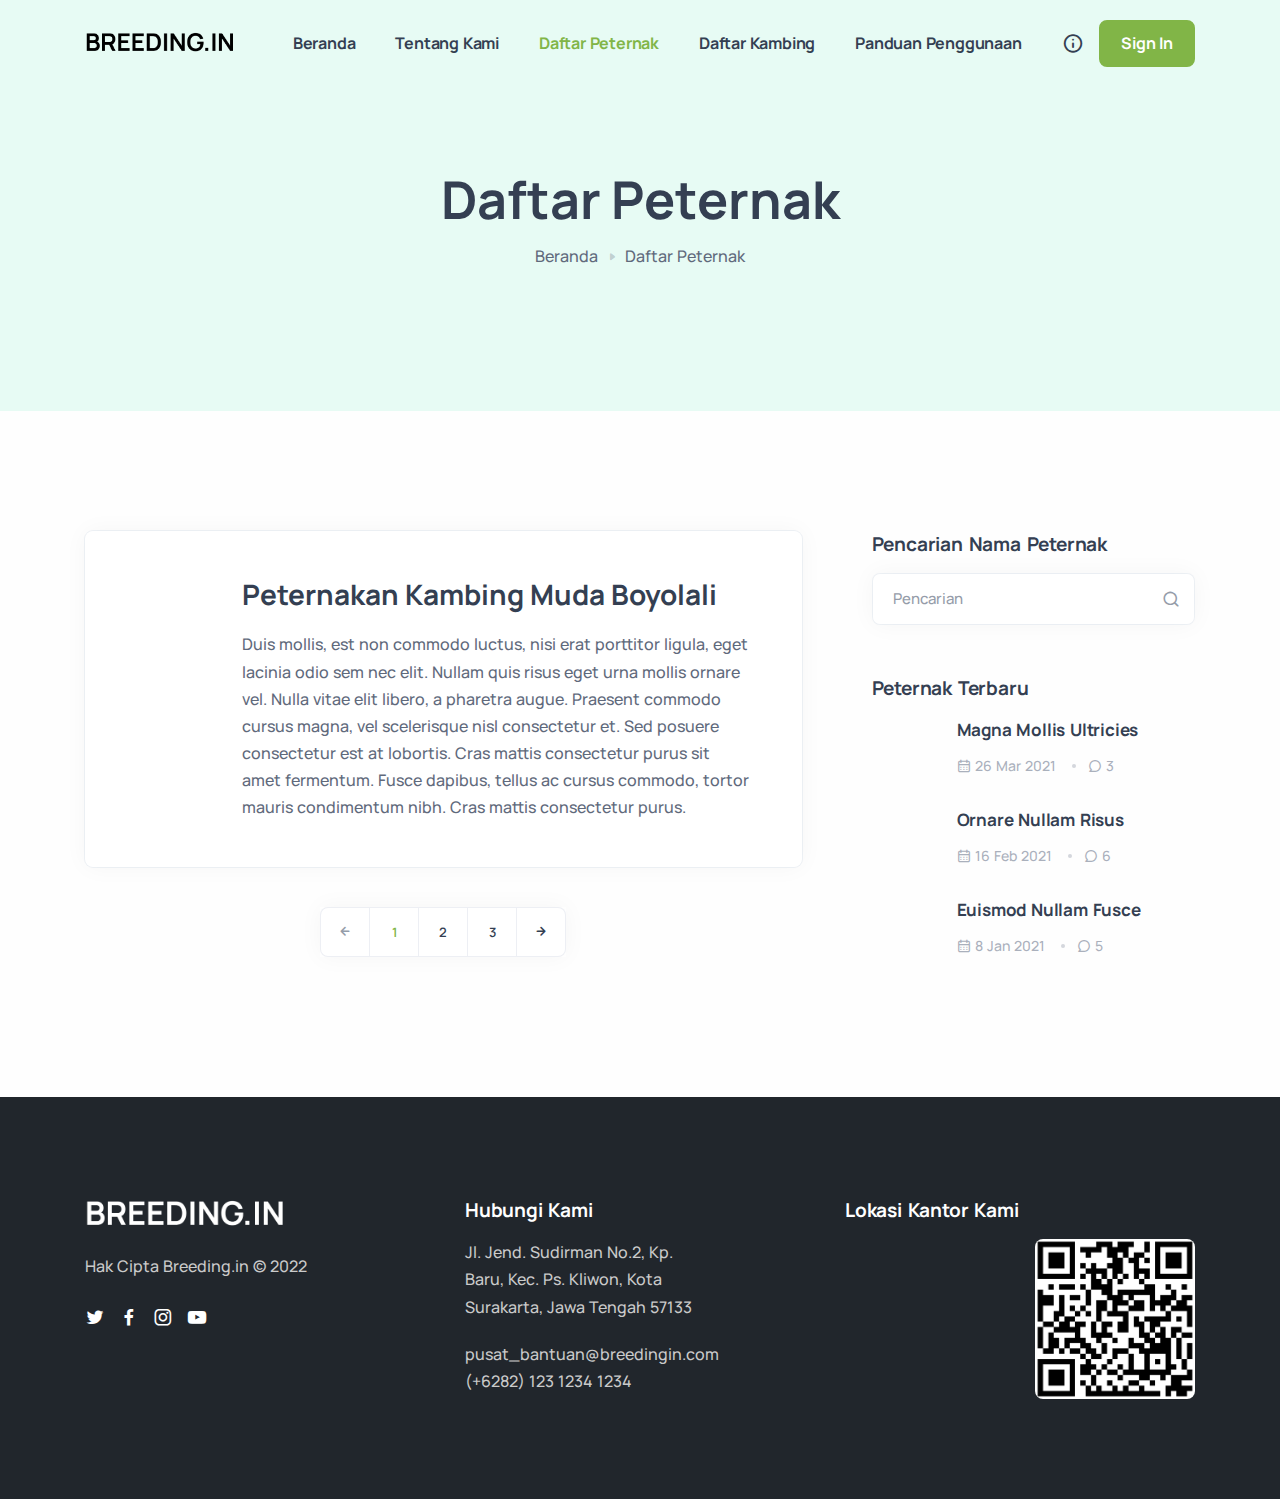
==== breeding-in/peternak.html @ 495f7115 "initial commit for breeding-in" ====
<!DOCTYPE html>
<html lang='en'>

<head>
    <meta charset='UTF-8'>
    <meta http-equiv='X-UA-Compatible' content='IE=edge'>
    <meta name='viewport' content='width=device-width, initial-scale=1, shrink-to-fit=no'>
    <!-- Website description -->
    <meta name='description' content='Breeding.in adalah sebuah Platform Investasi Kambing Etawa Pertama di Indonesia' />
    <!-- Author Name -->
    <meta name='author' content='breeding.in' />
    <!-- SEO keyword -->
    <meta name='keywords' content='breeding, breedingin, kambing, etawa, kambing etawa'>
    <!-- Robots Meta Tag -->
    <meta name='robots' content='index, follow'>

    <!-- Favicon -->
    <link rel='shortcut icon' href='assets/img/img-favicon.png'>

    <!-- CSS -->
    <link rel="stylesheet" href="assets/css/plugins.css">
    <link rel="stylesheet" href="assets/css/theme/base-color.css">
    <link rel="stylesheet" href="assets/css/font/dm.css">
    <!-- Custom CSS -->
    <link rel="stylesheet" href="assets/css/custom.css">

    <title>Daftar Peternak | Breeding.in</title>
</head>

<body>
    <div class="content-wrapper">
        <!-- Header Start -->
        <header class="wrapper bg-soft-primary">
            <nav class="navbar classic transparent navbar-expand-lg navbar-light">
                <div class="container flex-lg-row flex-nowrap align-items-center">
                    <div class="navbar-brand w-100">
                        <a href="index.html"><img class="img-fluid img-logo" src="assets/img/logo-dark.png" alt="" /></a>
                    </div>

                    <div class="navbar-collapse offcanvas-nav">
                        <div class="offcanvas-header d-lg-none d-xl-none">
                            <a href="index.html"><img src="assets/img/logo-light.png" alt="" /></a>
                            <button type="button" class="btn-close btn-close-white offcanvas-close offcanvas-nav-close" aria-label="Close"></button>
                        </div>

                        <ul class="navbar-nav">
                            <li class="nav-item">
                                <a class="nav-link" href="index.html">Beranda</a>
                            </li>

                            <li class="nav-item">
                                <a class="nav-link" href="tentang-kami.html">Tentang Kami</a>
                            </li>

                            <li class="nav-item">
                                <a class="nav-link active" href="peternak.html">Daftar Peternak</a>
                            </li>

                            <li class="nav-item">
                                <a class="nav-link" href="kambing.html">Daftar Kambing</a>
                            </li>

                            <li class="nav-item">
                                <a class="nav-link" href="panduan.html">Panduan Penggunaan</a>
                            </li>

                            <li class="nav-item dropdown d-none">
                                <a class="nav-link dropdown-toggle" href="javascript:void(0);">Projects</a>

                                <ul class="dropdown-menu">
                                    <li class="nav-item">
                                        <a class="dropdown-item" href="#">Projects I</a>
                                    </li>
                                    <li class="nav-item">
                                        <a class="dropdown-item" href="#">Projects II</a>
                                    </li>
                                    <li class="nav-item">
                                        <a class="dropdown-item" href="#">Projects III</a>
                                    </li>
                                    <li class="nav-item">
                                        <a class="dropdown-item" href="#">Projects IV</a>
                                    </li>
                                    <li class="dropdown">
                                        <a class="dropdown-item dropdown-toggle" href="#">Single Projects</a>

                                        <ul class="dropdown-menu">
                                            <li class="nav-item">
                                                <a class="dropdown-item" href="#">Single Project I</a>
                                            </li>
                                            <li class="nav-item">
                                                <a class="dropdown-item" href="#">Single Project II</a>
                                            </li>
                                            <li class="nav-item">
                                                <a class="dropdown-item" href="#">Single Project III</a>
                                            </li>
                                        </ul>
                                    </li>
                                </ul>
                            </li>
                        </ul>
                    </div>

                    <div class="navbar-other ms-lg-4">
                        <ul class="navbar-nav flex-row align-items-center ms-auto" data-sm-skip="true">
                            <li class="nav-item">
                                <a class="nav-link" data-toggle="offcanvas-info"><i class="uil uil-info-circle"></i></a>
                            </li>
                            <li class="nav-item d-none d-md-block">
                                <a href="javascript:void(0);" class="btn btn-sm btn-primary rounded" data-bs-toggle="modal" data-bs-target="#modal-01">Sign In</a>
                            </li>
                            <li class="nav-item ms-lg-0">
                                <div class="navbar-hamburger d-lg-none d-xl-none ms-auto">
                                    <button class="hamburger animate plain" data-toggle="offcanvas-nav"><span></span></button>
                                </div>
                            </li>
                        </ul>
                    </div>
                </div>
            </nav>
            <div class="modal fade" id="modal-01" tabindex="-1">
                <div class="modal-dialog modal-dialog-centered modal-sm">
                    <div class="modal-content text-center">
                        <div class="modal-body">
                            <button type="button" class="btn-close" data-bs-dismiss="modal" aria-label="Close"></button>
                            <h3 class="mb-4">Halaman Masuk</h3>
                            <form class="text-start mb-3">
                                <div class="form-label-group mb-4">
                                    <input type="email" class="form-control" placeholder="Email" id="email">
                                    <label for="email">Alamat Email</label>
                                </div>
                                <div class="form-label-group mb-4">
                                    <input type="password" class="form-control" placeholder="Kata Sandi" id="password">
                                    <label for="password">Kata Sandi</label>
                                </div>
                                <a class="btn btn-primary rounded btn-login w-100 mb-2">Masuk</a>
                            </form>
                            <p class="mb-1"><a href="#" class="hover">Lupa Kata Sandi?</a></p>
                            <p class="mb-0">Tidak memiliki akun? <a href="#" class="hover">Daftar sekarang</a>.</p>
                        </div>
                    </div>
                </div>
            </div>

            <div class="offcanvas-info text-inverse">
                <button type="button" class="btn-close btn-close-white offcanvas-close offcanvas-info-close" aria-label="Close"></button>
                <a href="index.html">
                    <img src="assets/img/logo-light.png" alt="" />
                </a>
                <div class="mt-4 widget">
                    <p>Sandbox is a multipurpose HTML5 template with various layouts which will be a great solution for your business.</p>
                </div>
                <div class="widget">
                    <h4 class="widget-title text-white mb-3">Contact Info</h4>
                    <address> Moonshine St. 14/05 <br /> Light City, London </address>
                    <a href="mailto:first.last@email.com">info@email.com</a><br /> +00 (123) 456 78 90
                </div>
                <div class="widget">
                    <h4 class="widget-title text-white mb-3">Media Sosial Kami</h4>
                    <nav class="nav social social-white">
                        <a href="#"><i class="uil uil-twitter"></i></a>
                        <a href="#"><i class="uil uil-facebook-f"></i></a>
                        <a href="#"><i class="uil uil-instagram"></i></a>
                        <a href="#"><i class="uil uil-youtube"></i></a>
                    </nav>
                </div>
            </div>
        </header>
        <!-- Header End -->

        <!-- Breadcrumbs Start -->
        <section class="wrapper bg-soft-primary">
            <div class="container pt-10 pb-12 pt-md-14 pb-md-16 text-center">
                <div class="row">
                    <div class="col-lg-8 mx-auto">
                        <h1 class="display-1 mb-3">Daftar Peternak</h1>
                        <nav class="d-inline-block" aria-label="breadcrumb">
                            <ol class="breadcrumb">
                                <li class="breadcrumb-item"><a href="#">Beranda</a></li>
                                <li class="breadcrumb-item active" aria-current="page">Daftar Peternak</li>
                            </ol>
                        </nav>
                    </div>
                </div>
            </div>
        </section>
        <!-- Breadcrumbs End -->

        <section class="wrapper bg-light">
            <div class="container py-14 py-md-16">
                <div class="row gx-lg-8 gx-xl-12">
                    <div class="col-lg-8">
                        <div class="blog classic-view">
                            <article class="post">
                                <div class="card card-peternak">
                                    <figure class="card-img-top overlay overlay1 hover-scale">
                                        <a href="blog-post.html"><img src="assets/img/photos/b1.jpg" alt="" /></a>
                                        <figcaption>
                                            <h5 class="from-top mb-0">Baca Selengkapnya</h5>
                                        </figcaption>
                                    </figure>
                                    <div class="card-body">
                                        <div class="post-header">
                                            <h2 class="post-title mt-1 mb-0">
                                                <a class="link-dark" href="peternak-detail.html">Peternakan Kambing Muda Boyolali</a>
                                            </h2>
                                        </div>
                                        <div class="post-content">
                                            <p>Duis mollis, est non commodo luctus, nisi erat porttitor ligula, eget lacinia odio sem nec elit. Nullam quis risus eget urna mollis ornare vel. Nulla vitae elit libero, a pharetra augue. Praesent commodo cursus
                                                magna, vel scelerisque nisl consectetur et. Sed posuere consectetur est at lobortis. Cras mattis consectetur purus sit amet fermentum. Fusce dapibus, tellus ac cursus commodo, tortor mauris condimentum nibh.
                                                Cras mattis consectetur purus.</p>
                                        </div>
                                    </div>
                                </div>
                            </article>
                        </div>

                        <nav class="d-flex justify-content-center" aria-label="pagination">
                            <ul class="pagination">
                                <li class="page-item disabled">
                                    <a class="page-link" href="#" aria-label="Previous">
                                        <span aria-hidden="true"><i class="uil uil-arrow-left"></i></span>
                                    </a>
                                </li>
                                <li class="page-item active"><a class="page-link" href="#">1</a></li>
                                <li class="page-item"><a class="page-link" href="#">2</a></li>
                                <li class="page-item"><a class="page-link" href="#">3</a></li>
                                <li class="page-item">
                                    <a class="page-link" href="#" aria-label="Next">
                                        <span aria-hidden="true"><i class="uil uil-arrow-right"></i></span>
                                    </a>
                                </li>
                            </ul>
                        </nav>
                    </div>

                    <aside class="col-lg-4 sidebar">
                        <div class="widget">
                            <h4 class="widget-title mb-3">Pencarian Nama Peternak</h4>
                            <form class="search-form">
                                <div class="form-label-group mb-0">
                                    <input id="search-form" type="text" class="form-control" placeholder="Pencarian Peternak">
                                    <label for="search-form">Pencarian</label>
                                </div>
                            </form>
                        </div>
                        <div class="widget">
                            <h4 class="widget-title mb-3">Peternak Terbaru</h4>
                            <ul class="image-list">
                                <li>
                                    <figure class="rounded">
                                        <a href="blog-post.html"><img src="assets/img/photos/a1.jpg" alt="" /></a>
                                    </figure>
                                    <div class="post-content">
                                        <h6 class="mb-2"> <a class="link-dark" href="blog-post.html">Magna Mollis Ultricies</a> </h6>
                                        <ul class="post-meta">
                                            <li class="post-date"><i class="uil uil-calendar-alt"></i><span>26 Mar 2021</span></li>
                                            <li class="post-comments"><a href="#"><i class="uil uil-comment"></i>3</a></li>
                                        </ul>
                                    </div>
                                </li>
                                <li>
                                    <figure class="rounded">
                                        <a href="blog-post.html"><img src="assets/img/photos/a2.jpg" alt="" /></a>
                                    </figure>
                                    <div class="post-content">
                                        <h6 class="mb-2"> <a class="link-dark" href="blog-post.html">Ornare Nullam Risus</a> </h6>
                                        <ul class="post-meta">
                                            <li class="post-date"><i class="uil uil-calendar-alt"></i><span>16 Feb 2021</span></li>
                                            <li class="post-comments"><a href="#"><i class="uil uil-comment"></i>6</a></li>
                                        </ul>
                                    </div>
                                </li>
                                <li>
                                    <figure class="rounded">
                                        <a href="blog-post.html"><img src="assets/img/photos/a3.jpg" alt="" /></a>
                                    </figure>
                                    <div class="post-content">
                                        <h6 class="mb-2"> <a class="link-dark" href="blog-post.html">Euismod Nullam Fusce</a> </h6>
                                        <ul class="post-meta">
                                            <li class="post-date"><i class="uil uil-calendar-alt"></i><span>8 Jan 2021</span></li>
                                            <li class="post-comments"><a href="#"><i class="uil uil-comment"></i>5</a></li>
                                        </ul>
                                    </div>
                                </li>
                            </ul>
                        </div>
                    </aside>
                </div>
            </div>
        </section>
    </div>

    <!-- Footer Start -->
    <footer class="bg-dark text-inverse">
        <div class="container py-13 py-md-15">
            <div class="row gy-6 gy-lg-0">
                <div class="col-md-4 col-lg-4">
                    <div class="widget">
                        <img class="img-fluid img-footer mb-4" src="assets/img/logo-light.png" alt="" />
                        <p class="mb-4">Hak Cipta Breeding.in © 2022</p>

                        <nav class="nav social social-white">
                            <a href="#"><i class="uil uil-twitter"></i></a>
                            <a href="#"><i class="uil uil-facebook-f"></i></a>
                            <a href="#"><i class="uil uil-instagram"></i></a>
                            <a href="#"><i class="uil uil-youtube"></i></a>
                        </nav>
                    </div>
                </div>
                <div class="col-md-4 col-lg-4">
                    <div class="widget">
                        <h4 class="widget-title text-white mb-3">Hubungi Kami</h4>
                        <address class="pe-xl-15 pe-xxl-17">Jl. Jend. Sudirman No.2, Kp. Baru, Kec. Ps. Kliwon, Kota
                            Surakarta, Jawa Tengah 57133</address>
                        <a href="mailto:#">pusat_bantuan@breedingin.com</a><br>
                        <a href="#">(+6282) 123 1234 1234</a>
                    </div>
                </div>
                <div class="col-md-12 col-lg-4">
                    <div class="widget">
                        <h4 class="widget-title text-white mb-3">Lokasi Kantor Kami</h4>

                        <div class="row">
                            <div class="col-lg-6">
                                <iframe class="rounded h-100 w-100" src="https://www.google.com/maps/embed?pb=!1m18!1m12!1m3!1d3955.0499715856004!2d110.82715331532994!3d-7.569531276865036!2m3!1f0!2f0!3f0!3m2!1i1024!2i768!4f13.1!3m3!1m2!1s0x2e7a16605dde91b9%3A0x71c646aacd3a94a0!2sBalai%20Kota%20Surakarta!5e0!3m2!1sen!2sid!4v1658038280072!5m2!1sen!2sid"
                                    style="border:0;" allowfullscreen="" loading="lazy" referrerpolicy="no-referrer-when-downgrade"></iframe>
                            </div>
                            <div class="col-lg-6">
                                <img class="rounded img-fluid" src="assets/img/my-qrcode.png" alt="">
                            </div>
                        </div>
                    </div>
                </div>
            </div>
        </div>
    </footer>
    <!-- Footer End -->

    <div class="progress-wrap">
        <svg class="progress-circle svg-content" width="100%" height="100%" viewBox="-1 -1 102 102">
            <path d="M50,1 a49,49 0 0,1 0,98 a49,49 0 0,1 0,-98" />
        </svg>
    </div>

    <!-- <script src="https://cdn.jsdelivr.net/npm/bootstrap@5.0.1/dist/js/bootstrap.bundle.min.js" integrity="sha384-gtEjrD/SeCtmISkJkNUaaKMoLD0//ElJ19smozuHV6z3Iehds+3Ulb9Bn9Plx0x4" crossorigin="anonymous"></script>
	<script src="https://cdnjs.cloudflare.com/ajax/libs/jquery/3.6.0/jquery.min.js" integrity="sha512-894YE6QWD5I59HgZOGReFYm4dnWc1Qt5NtvYSaNcOP+u1T9qYdvdihz0PPSiiqn/+/3e7Jo4EaG7TubfWGUrMQ==" crossorigin="anonymous"></script> -->
    <script src="assets/libraries/bootstrap-5.0.2/js/bootstrap.min.js"></script>
    <script src="assets/libraries/jquery-3.6.0/jquery.min.js"></script>
    <script src="assets/js/plugins.js"></script>
    <script src="assets/js/scripts.js"></script>
</body>

</html>

</html>

</html>
---- breeding-in/assets/css/plugins.css ----
/*----------------------------------------------------------*/
/*	SMARTMENUS
/*----------------------------------------------------------*/
.navbar-nav.sm-collapsible .sub-arrow{position:absolute;top:50%;right:0;margin:-.7em .5em 0 0;border:1px solid rgba(0,0,0,.1);border-radius:.25rem;padding:0;width:2em;height:1.4em;font-size:1.25rem;line-height:1.2em;text-align:center}.navbar-nav.sm-collapsible .sub-arrow::before{content:'+'}.navbar-nav.sm-collapsible .show>a>.sub-arrow::before{content:'-'}.navbar-dark .navbar-nav.sm-collapsible .nav-link .sub-arrow{border-color:rgba(255,255,255,.1)}.navbar-nav.sm-collapsible .has-submenu{padding-right:3em}.navbar-nav.sm-collapsible .dropdown-item,.navbar-nav.sm-collapsible .nav-link{position:relative}.navbar-nav:not(.sm-collapsible) .nav-link .sub-arrow{display:inline-block;width:0;height:0;margin-left:.255em;vertical-align:.255em;border-top:.3em solid;border-right:.3em solid transparent;border-left:.3em solid transparent}.fixed-bottom .navbar-nav:not(.sm-collapsible) .nav-link .sub-arrow,.fixed-bottom .navbar-nav:not(.sm-collapsible):not([data-sm-skip]) .dropdown-toggle::after{border-top:0;border-bottom:.3em solid}.navbar-nav:not(.sm-collapsible) .dropdown-item .sub-arrow,.navbar-nav:not(.sm-collapsible):not([data-sm-skip]) .dropdown-menu .dropdown-toggle::after{position:absolute;top:50%;right:0;width:0;height:0;margin-top:-.3em;margin-right:1em;border-top:.3em solid transparent;border-bottom:.3em solid transparent;border-left:.3em solid}.navbar-nav:not(.sm-collapsible) .dropdown-item.has-submenu{padding-right:2em}.navbar-nav .scroll-down,.navbar-nav .scroll-up{position:absolute;display:none;visibility:hidden;height:20px;overflow:hidden;text-align:center}.navbar-nav .scroll-down-arrow,.navbar-nav .scroll-up-arrow{position:absolute;top:-2px;left:50%;margin-left:-8px;width:0;height:0;overflow:hidden;border-top:7px solid transparent;border-right:7px solid transparent;border-bottom:7px solid;border-left:7px solid transparent}.navbar-nav .scroll-down-arrow{top:6px;border-top:7px solid;border-right:7px solid transparent;border-bottom:7px solid transparent;border-left:7px solid transparent}.navbar-nav.sm-collapsible .dropdown-menu .dropdown-menu{margin:.5em}.navbar-nav:not([data-sm-skip]) .dropdown-item{white-space:normal}.navbar-nav:not(.sm-collapsible) .sm-nowrap>li>.dropdown-item{white-space:nowrap}
/*----------------------------------------------------------*/
/*	HIGHLIGHT.JS
/*----------------------------------------------------------*/
.hljs{color:#4f424c}.hljs-comment,.hljs-quote{color:#776e71}.hljs-link,.hljs-meta,.hljs-name,.hljs-regexp,.hljs-selector-class,.hljs-selector-id,.hljs-tag,.hljs-template-variable,.hljs-variable{color:#ef6155}.hljs-built_in,.hljs-deletion,.hljs-literal,.hljs-number,.hljs-params,.hljs-type{color:#f99b15}.hljs-attribute,.hljs-section,.hljs-title{color:#fec418}.hljs-addition,.hljs-bullet,.hljs-string,.hljs-symbol{color:#48b685}.hljs-keyword,.hljs-selector-tag{color:#815ba4}.hljs-emphasis{font-style:italic}.hljs-strong{font-weight:700}
/*----------------------------------------------------------*/
/*	ANIMATE.CSS
/*----------------------------------------------------------*/
@charset "UTF-8";/*!
 * animate.css - https://animate.style/
 * Version - 4.1.1
 * Licensed under the MIT license - http://opensource.org/licenses/MIT
 *
 * Copyright (c) 2020 Animate.css
 */:root{--animate-duration:1s;--animate-delay:1s;--animate-repeat:1}.animate__animated{-webkit-animation-duration:1s;animation-duration:1s;-webkit-animation-duration:var(--animate-duration);animation-duration:var(--animate-duration);-webkit-animation-fill-mode:both;animation-fill-mode:both}.animate__animated.animate__infinite{-webkit-animation-iteration-count:infinite;animation-iteration-count:infinite}.animate__animated.animate__repeat-1{-webkit-animation-iteration-count:1;animation-iteration-count:1;-webkit-animation-iteration-count:var(--animate-repeat);animation-iteration-count:var(--animate-repeat)}.animate__animated.animate__repeat-2{-webkit-animation-iteration-count:2;animation-iteration-count:2;-webkit-animation-iteration-count:calc(var(--animate-repeat)*2);animation-iteration-count:calc(var(--animate-repeat)*2)}.animate__animated.animate__repeat-3{-webkit-animation-iteration-count:3;animation-iteration-count:3;-webkit-animation-iteration-count:calc(var(--animate-repeat)*3);animation-iteration-count:calc(var(--animate-repeat)*3)}.animate__animated.animate__delay-1s{-webkit-animation-delay:1s;animation-delay:1s;-webkit-animation-delay:var(--animate-delay);animation-delay:var(--animate-delay)}.animate__animated.animate__delay-2s{-webkit-animation-delay:2s;animation-delay:2s;-webkit-animation-delay:calc(var(--animate-delay)*2);animation-delay:calc(var(--animate-delay)*2)}.animate__animated.animate__delay-3s{-webkit-animation-delay:3s;animation-delay:3s;-webkit-animation-delay:calc(var(--animate-delay)*3);animation-delay:calc(var(--animate-delay)*3)}.animate__animated.animate__delay-4s{-webkit-animation-delay:4s;animation-delay:4s;-webkit-animation-delay:calc(var(--animate-delay)*4);animation-delay:calc(var(--animate-delay)*4)}.animate__animated.animate__delay-5s{-webkit-animation-delay:5s;animation-delay:5s;-webkit-animation-delay:calc(var(--animate-delay)*5);animation-delay:calc(var(--animate-delay)*5)}.animate__animated.animate__faster{-webkit-animation-duration:.5s;animation-duration:.5s;-webkit-animation-duration:calc(var(--animate-duration)/2);animation-duration:calc(var(--animate-duration)/2)}.animate__animated.animate__fast{-webkit-animation-duration:.8s;animation-duration:.8s;-webkit-animation-duration:calc(var(--animate-duration)*0.8);animation-duration:calc(var(--animate-duration)*0.8)}.animate__animated.animate__slow{-webkit-animation-duration:2s;animation-duration:2s;-webkit-animation-duration:calc(var(--animate-duration)*2);animation-duration:calc(var(--animate-duration)*2)}.animate__animated.animate__slower{-webkit-animation-duration:3s;animation-duration:3s;-webkit-animation-duration:calc(var(--animate-duration)*3);animation-duration:calc(var(--animate-duration)*3)}@media (prefers-reduced-motion:reduce),print{.animate__animated{-webkit-animation-duration:1ms!important;animation-duration:1ms!important;-webkit-transition-duration:1ms!important;transition-duration:1ms!important;-webkit-animation-iteration-count:1!important;animation-iteration-count:1!important}.animate__animated[class*=Out]{opacity:0}}@-webkit-keyframes bounce{0%,20%,53%,to{-webkit-animation-timing-function:cubic-bezier(.215,.61,.355,1);animation-timing-function:cubic-bezier(.215,.61,.355,1);-webkit-transform:translateZ(0);transform:translateZ(0)}40%,43%{-webkit-animation-timing-function:cubic-bezier(.755,.05,.855,.06);animation-timing-function:cubic-bezier(.755,.05,.855,.06);-webkit-transform:translate3d(0,-30px,0) scaleY(1.1);transform:translate3d(0,-30px,0) scaleY(1.1)}70%{-webkit-animation-timing-function:cubic-bezier(.755,.05,.855,.06);animation-timing-function:cubic-bezier(.755,.05,.855,.06);-webkit-transform:translate3d(0,-15px,0) scaleY(1.05);transform:translate3d(0,-15px,0) scaleY(1.05)}80%{-webkit-transition-timing-function:cubic-bezier(.215,.61,.355,1);transition-timing-function:cubic-bezier(.215,.61,.355,1);-webkit-transform:translateZ(0) scaleY(.95);transform:translateZ(0) scaleY(.95)}90%{-webkit-transform:translate3d(0,-4px,0) scaleY(1.02);transform:translate3d(0,-4px,0) scaleY(1.02)}}@keyframes bounce{0%,20%,53%,to{-webkit-animation-timing-function:cubic-bezier(.215,.61,.355,1);animation-timing-function:cubic-bezier(.215,.61,.355,1);-webkit-transform:translateZ(0);transform:translateZ(0)}40%,43%{-webkit-animation-timing-function:cubic-bezier(.755,.05,.855,.06);animation-timing-function:cubic-bezier(.755,.05,.855,.06);-webkit-transform:translate3d(0,-30px,0) scaleY(1.1);transform:translate3d(0,-30px,0) scaleY(1.1)}70%{-webkit-animation-timing-function:cubic-bezier(.755,.05,.855,.06);animation-timing-function:cubic-bezier(.755,.05,.855,.06);-webkit-transform:translate3d(0,-15px,0) scaleY(1.05);transform:translate3d(0,-15px,0) scaleY(1.05)}80%{-webkit-transition-timing-function:cubic-bezier(.215,.61,.355,1);transition-timing-function:cubic-bezier(.215,.61,.355,1);-webkit-transform:translateZ(0) scaleY(.95);transform:translateZ(0) scaleY(.95)}90%{-webkit-transform:translate3d(0,-4px,0) scaleY(1.02);transform:translate3d(0,-4px,0) scaleY(1.02)}}.animate__bounce{-webkit-animation-name:bounce;animation-name:bounce;-webkit-transform-origin:center bottom;transform-origin:center bottom}@-webkit-keyframes flash{0%,50%,to{opacity:1}25%,75%{opacity:0}}@keyframes flash{0%,50%,to{opacity:1}25%,75%{opacity:0}}.animate__flash{-webkit-animation-name:flash;animation-name:flash}@-webkit-keyframes pulse{0%{-webkit-transform:scaleX(1);transform:scaleX(1)}50%{-webkit-transform:scale3d(1.05,1.05,1.05);transform:scale3d(1.05,1.05,1.05)}to{-webkit-transform:scaleX(1);transform:scaleX(1)}}@keyframes pulse{0%{-webkit-transform:scaleX(1);transform:scaleX(1)}50%{-webkit-transform:scale3d(1.05,1.05,1.05);transform:scale3d(1.05,1.05,1.05)}to{-webkit-transform:scaleX(1);transform:scaleX(1)}}.animate__pulse{-webkit-animation-name:pulse;animation-name:pulse;-webkit-animation-timing-function:ease-in-out;animation-timing-function:ease-in-out}@-webkit-keyframes rubberBand{0%{-webkit-transform:scaleX(1);transform:scaleX(1)}30%{-webkit-transform:scale3d(1.25,.75,1);transform:scale3d(1.25,.75,1)}40%{-webkit-transform:scale3d(.75,1.25,1);transform:scale3d(.75,1.25,1)}50%{-webkit-transform:scale3d(1.15,.85,1);transform:scale3d(1.15,.85,1)}65%{-webkit-transform:scale3d(.95,1.05,1);transform:scale3d(.95,1.05,1)}75%{-webkit-transform:scale3d(1.05,.95,1);transform:scale3d(1.05,.95,1)}to{-webkit-transform:scaleX(1);transform:scaleX(1)}}@keyframes rubberBand{0%{-webkit-transform:scaleX(1);transform:scaleX(1)}30%{-webkit-transform:scale3d(1.25,.75,1);transform:scale3d(1.25,.75,1)}40%{-webkit-transform:scale3d(.75,1.25,1);transform:scale3d(.75,1.25,1)}50%{-webkit-transform:scale3d(1.15,.85,1);transform:scale3d(1.15,.85,1)}65%{-webkit-transform:scale3d(.95,1.05,1);transform:scale3d(.95,1.05,1)}75%{-webkit-transform:scale3d(1.05,.95,1);transform:scale3d(1.05,.95,1)}to{-webkit-transform:scaleX(1);transform:scaleX(1)}}.animate__rubberBand{-webkit-animation-name:rubberBand;animation-name:rubberBand}@-webkit-keyframes shakeX{0%,to{-webkit-transform:translateZ(0);transform:translateZ(0)}10%,30%,50%,70%,90%{-webkit-transform:translate3d(-10px,0,0);transform:translate3d(-10px,0,0)}20%,40%,60%,80%{-webkit-transform:translate3d(10px,0,0);transform:translate3d(10px,0,0)}}@keyframes shakeX{0%,to{-webkit-transform:translateZ(0);transform:translateZ(0)}10%,30%,50%,70%,90%{-webkit-transform:translate3d(-10px,0,0);transform:translate3d(-10px,0,0)}20%,40%,60%,80%{-webkit-transform:translate3d(10px,0,0);transform:translate3d(10px,0,0)}}.animate__shakeX{-webkit-animation-name:shakeX;animation-name:shakeX}@-webkit-keyframes shakeY{0%,to{-webkit-transform:translateZ(0);transform:translateZ(0)}10%,30%,50%,70%,90%{-webkit-transform:translate3d(0,-10px,0);transform:translate3d(0,-10px,0)}20%,40%,60%,80%{-webkit-transform:translate3d(0,10px,0);transform:translate3d(0,10px,0)}}@keyframes shakeY{0%,to{-webkit-transform:translateZ(0);transform:translateZ(0)}10%,30%,50%,70%,90%{-webkit-transform:translate3d(0,-10px,0);transform:translate3d(0,-10px,0)}20%,40%,60%,80%{-webkit-transform:translate3d(0,10px,0);transform:translate3d(0,10px,0)}}.animate__shakeY{-webkit-animation-name:shakeY;animation-name:shakeY}@-webkit-keyframes headShake{0%{-webkit-transform:translateX(0);transform:translateX(0)}6.5%{-webkit-transform:translateX(-6px) rotateY(-9deg);transform:translateX(-6px) rotateY(-9deg)}18.5%{-webkit-transform:translateX(5px) rotateY(7deg);transform:translateX(5px) rotateY(7deg)}31.5%{-webkit-transform:translateX(-3px) rotateY(-5deg);transform:translateX(-3px) rotateY(-5deg)}43.5%{-webkit-transform:translateX(2px) rotateY(3deg);transform:translateX(2px) rotateY(3deg)}50%{-webkit-transform:translateX(0);transform:translateX(0)}}@keyframes headShake{0%{-webkit-transform:translateX(0);transform:translateX(0)}6.5%{-webkit-transform:translateX(-6px) rotateY(-9deg);transform:translateX(-6px) rotateY(-9deg)}18.5%{-webkit-transform:translateX(5px) rotateY(7deg);transform:translateX(5px) rotateY(7deg)}31.5%{-webkit-transform:translateX(-3px) rotateY(-5deg);transform:translateX(-3px) rotateY(-5deg)}43.5%{-webkit-transform:translateX(2px) rotateY(3deg);transform:translateX(2px) rotateY(3deg)}50%{-webkit-transform:translateX(0);transform:translateX(0)}}.animate__headShake{-webkit-animation-timing-function:ease-in-out;animation-timing-function:ease-in-out;-webkit-animation-name:headShake;animation-name:headShake}@-webkit-keyframes swing{20%{-webkit-transform:rotate(15deg);transform:rotate(15deg)}40%{-webkit-transform:rotate(-10deg);transform:rotate(-10deg)}60%{-webkit-transform:rotate(5deg);transform:rotate(5deg)}80%{-webkit-transform:rotate(-5deg);transform:rotate(-5deg)}to{-webkit-transform:rotate(0deg);transform:rotate(0deg)}}@keyframes swing{20%{-webkit-transform:rotate(15deg);transform:rotate(15deg)}40%{-webkit-transform:rotate(-10deg);transform:rotate(-10deg)}60%{-webkit-transform:rotate(5deg);transform:rotate(5deg)}80%{-webkit-transform:rotate(-5deg);transform:rotate(-5deg)}to{-webkit-transform:rotate(0deg);transform:rotate(0deg)}}.animate__swing{-webkit-transform-origin:top center;transform-origin:top center;-webkit-animation-name:swing;animation-name:swing}@-webkit-keyframes tada{0%{-webkit-transform:scaleX(1);transform:scaleX(1)}10%,20%{-webkit-transform:scale3d(.9,.9,.9) rotate(-3deg);transform:scale3d(.9,.9,.9) rotate(-3deg)}30%,50%,70%,90%{-webkit-transform:scale3d(1.1,1.1,1.1) rotate(3deg);transform:scale3d(1.1,1.1,1.1) rotate(3deg)}40%,60%,80%{-webkit-transform:scale3d(1.1,1.1,1.1) rotate(-3deg);transform:scale3d(1.1,1.1,1.1) rotate(-3deg)}to{-webkit-transform:scaleX(1);transform:scaleX(1)}}@keyframes tada{0%{-webkit-transform:scaleX(1);transform:scaleX(1)}10%,20%{-webkit-transform:scale3d(.9,.9,.9) rotate(-3deg);transform:scale3d(.9,.9,.9) rotate(-3deg)}30%,50%,70%,90%{-webkit-transform:scale3d(1.1,1.1,1.1) rotate(3deg);transform:scale3d(1.1,1.1,1.1) rotate(3deg)}40%,60%,80%{-webkit-transform:scale3d(1.1,1.1,1.1) rotate(-3deg);transform:scale3d(1.1,1.1,1.1) rotate(-3deg)}to{-webkit-transform:scaleX(1);transform:scaleX(1)}}.animate__tada{-webkit-animation-name:tada;animation-name:tada}@-webkit-keyframes wobble{0%{-webkit-transform:translateZ(0);transform:translateZ(0)}15%{-webkit-transform:translate3d(-25%,0,0) rotate(-5deg);transform:translate3d(-25%,0,0) rotate(-5deg)}30%{-webkit-transform:translate3d(20%,0,0) rotate(3deg);transform:translate3d(20%,0,0) rotate(3deg)}45%{-webkit-transform:translate3d(-15%,0,0) rotate(-3deg);transform:translate3d(-15%,0,0) rotate(-3deg)}60%{-webkit-transform:translate3d(10%,0,0) rotate(2deg);transform:translate3d(10%,0,0) rotate(2deg)}75%{-webkit-transform:translate3d(-5%,0,0) rotate(-1deg);transform:translate3d(-5%,0,0) rotate(-1deg)}to{-webkit-transform:translateZ(0);transform:translateZ(0)}}@keyframes wobble{0%{-webkit-transform:translateZ(0);transform:translateZ(0)}15%{-webkit-transform:translate3d(-25%,0,0) rotate(-5deg);transform:translate3d(-25%,0,0) rotate(-5deg)}30%{-webkit-transform:translate3d(20%,0,0) rotate(3deg);transform:translate3d(20%,0,0) rotate(3deg)}45%{-webkit-transform:translate3d(-15%,0,0) rotate(-3deg);transform:translate3d(-15%,0,0) rotate(-3deg)}60%{-webkit-transform:translate3d(10%,0,0) rotate(2deg);transform:translate3d(10%,0,0) rotate(2deg)}75%{-webkit-transform:translate3d(-5%,0,0) rotate(-1deg);transform:translate3d(-5%,0,0) rotate(-1deg)}to{-webkit-transform:translateZ(0);transform:translateZ(0)}}.animate__wobble{-webkit-animation-name:wobble;animation-name:wobble}@-webkit-keyframes jello{0%,11.1%,to{-webkit-transform:translateZ(0);transform:translateZ(0)}22.2%{-webkit-transform:skewX(-12.5deg) skewY(-12.5deg);transform:skewX(-12.5deg) skewY(-12.5deg)}33.3%{-webkit-transform:skewX(6.25deg) skewY(6.25deg);transform:skewX(6.25deg) skewY(6.25deg)}44.4%{-webkit-transform:skewX(-3.125deg) skewY(-3.125deg);transform:skewX(-3.125deg) skewY(-3.125deg)}55.5%{-webkit-transform:skewX(1.5625deg) skewY(1.5625deg);transform:skewX(1.5625deg) skewY(1.5625deg)}66.6%{-webkit-transform:skewX(-.78125deg) skewY(-.78125deg);transform:skewX(-.78125deg) skewY(-.78125deg)}77.7%{-webkit-transform:skewX(.390625deg) skewY(.390625deg);transform:skewX(.390625deg) skewY(.390625deg)}88.8%{-webkit-transform:skewX(-.1953125deg) skewY(-.1953125deg);transform:skewX(-.1953125deg) skewY(-.1953125deg)}}@keyframes jello{0%,11.1%,to{-webkit-transform:translateZ(0);transform:translateZ(0)}22.2%{-webkit-transform:skewX(-12.5deg) skewY(-12.5deg);transform:skewX(-12.5deg) skewY(-12.5deg)}33.3%{-webkit-transform:skewX(6.25deg) skewY(6.25deg);transform:skewX(6.25deg) skewY(6.25deg)}44.4%{-webkit-transform:skewX(-3.125deg) skewY(-3.125deg);transform:skewX(-3.125deg) skewY(-3.125deg)}55.5%{-webkit-transform:skewX(1.5625deg) skewY(1.5625deg);transform:skewX(1.5625deg) skewY(1.5625deg)}66.6%{-webkit-transform:skewX(-.78125deg) skewY(-.78125deg);transform:skewX(-.78125deg) skewY(-.78125deg)}77.7%{-webkit-transform:skewX(.390625deg) skewY(.390625deg);transform:skewX(.390625deg) skewY(.390625deg)}88.8%{-webkit-transform:skewX(-.1953125deg) skewY(-.1953125deg);transform:skewX(-.1953125deg) skewY(-.1953125deg)}}.animate__jello{-webkit-animation-name:jello;animation-name:jello;-webkit-transform-origin:center;transform-origin:center}@-webkit-keyframes heartBeat{0%{-webkit-transform:scale(1);transform:scale(1)}14%{-webkit-transform:scale(1.3);transform:scale(1.3)}28%{-webkit-transform:scale(1);transform:scale(1)}42%{-webkit-transform:scale(1.3);transform:scale(1.3)}70%{-webkit-transform:scale(1);transform:scale(1)}}@keyframes heartBeat{0%{-webkit-transform:scale(1);transform:scale(1)}14%{-webkit-transform:scale(1.3);transform:scale(1.3)}28%{-webkit-transform:scale(1);transform:scale(1)}42%{-webkit-transform:scale(1.3);transform:scale(1.3)}70%{-webkit-transform:scale(1);transform:scale(1)}}.animate__heartBeat{-webkit-animation-name:heartBeat;animation-name:heartBeat;-webkit-animation-duration:1.3s;animation-duration:1.3s;-webkit-animation-duration:calc(var(--animate-duration)*1.3);animation-duration:calc(var(--animate-duration)*1.3);-webkit-animation-timing-function:ease-in-out;animation-timing-function:ease-in-out}@-webkit-keyframes backInDown{0%{-webkit-transform:translateY(-1200px) scale(.7);transform:translateY(-1200px) scale(.7);opacity:.7}80%{-webkit-transform:translateY(0) scale(.7);transform:translateY(0) scale(.7);opacity:.7}to{-webkit-transform:scale(1);transform:scale(1);opacity:1}}@keyframes backInDown{0%{-webkit-transform:translateY(-1200px) scale(.7);transform:translateY(-1200px) scale(.7);opacity:.7}80%{-webkit-transform:translateY(0) scale(.7);transform:translateY(0) scale(.7);opacity:.7}to{-webkit-transform:scale(1);transform:scale(1);opacity:1}}.animate__backInDown{-webkit-animation-name:backInDown;animation-name:backInDown}@-webkit-keyframes backInLeft{0%{-webkit-transform:translateX(-2000px) scale(.7);transform:translateX(-2000px) scale(.7);opacity:.7}80%{-webkit-transform:translateX(0) scale(.7);transform:translateX(0) scale(.7);opacity:.7}to{-webkit-transform:scale(1);transform:scale(1);opacity:1}}@keyframes backInLeft{0%{-webkit-transform:translateX(-2000px) scale(.7);transform:translateX(-2000px) scale(.7);opacity:.7}80%{-webkit-transform:translateX(0) scale(.7);transform:translateX(0) scale(.7);opacity:.7}to{-webkit-transform:scale(1);transform:scale(1);opacity:1}}.animate__backInLeft{-webkit-animation-name:backInLeft;animation-name:backInLeft}@-webkit-keyframes backInRight{0%{-webkit-transform:translateX(2000px) scale(.7);transform:translateX(2000px) scale(.7);opacity:.7}80%{-webkit-transform:translateX(0) scale(.7);transform:translateX(0) scale(.7);opacity:.7}to{-webkit-transform:scale(1);transform:scale(1);opacity:1}}@keyframes backInRight{0%{-webkit-transform:translateX(2000px) scale(.7);transform:translateX(2000px) scale(.7);opacity:.7}80%{-webkit-transform:translateX(0) scale(.7);transform:translateX(0) scale(.7);opacity:.7}to{-webkit-transform:scale(1);transform:scale(1);opacity:1}}.animate__backInRight{-webkit-animation-name:backInRight;animation-name:backInRight}@-webkit-keyframes backInUp{0%{-webkit-transform:translateY(1200px) scale(.7);transform:translateY(1200px) scale(.7);opacity:.7}80%{-webkit-transform:translateY(0) scale(.7);transform:translateY(0) scale(.7);opacity:.7}to{-webkit-transform:scale(1);transform:scale(1);opacity:1}}@keyframes backInUp{0%{-webkit-transform:translateY(1200px) scale(.7);transform:translateY(1200px) scale(.7);opacity:.7}80%{-webkit-transform:translateY(0) scale(.7);transform:translateY(0) scale(.7);opacity:.7}to{-webkit-transform:scale(1);transform:scale(1);opacity:1}}.animate__backInUp{-webkit-animation-name:backInUp;animation-name:backInUp}@-webkit-keyframes backOutDown{0%{-webkit-transform:scale(1);transform:scale(1);opacity:1}20%{-webkit-transform:translateY(0) scale(.7);transform:translateY(0) scale(.7);opacity:.7}to{-webkit-transform:translateY(700px) scale(.7);transform:translateY(700px) scale(.7);opacity:.7}}@keyframes backOutDown{0%{-webkit-transform:scale(1);transform:scale(1);opacity:1}20%{-webkit-transform:translateY(0) scale(.7);transform:translateY(0) scale(.7);opacity:.7}to{-webkit-transform:translateY(700px) scale(.7);transform:translateY(700px) scale(.7);opacity:.7}}.animate__backOutDown{-webkit-animation-name:backOutDown;animation-name:backOutDown}@-webkit-keyframes backOutLeft{0%{-webkit-transform:scale(1);transform:scale(1);opacity:1}20%{-webkit-transform:translateX(0) scale(.7);transform:translateX(0) scale(.7);opacity:.7}to{-webkit-transform:translateX(-2000px) scale(.7);transform:translateX(-2000px) scale(.7);opacity:.7}}@keyframes backOutLeft{0%{-webkit-transform:scale(1);transform:scale(1);opacity:1}20%{-webkit-transform:translateX(0) scale(.7);transform:translateX(0) scale(.7);opacity:.7}to{-webkit-transform:translateX(-2000px) scale(.7);transform:translateX(-2000px) scale(.7);opacity:.7}}.animate__backOutLeft{-webkit-animation-name:backOutLeft;animation-name:backOutLeft}@-webkit-keyframes backOutRight{0%{-webkit-transform:scale(1);transform:scale(1);opacity:1}20%{-webkit-transform:translateX(0) scale(.7);transform:translateX(0) scale(.7);opacity:.7}to{-webkit-transform:translateX(2000px) scale(.7);transform:translateX(2000px) scale(.7);opacity:.7}}@keyframes backOutRight{0%{-webkit-transform:scale(1);transform:scale(1);opacity:1}20%{-webkit-transform:translateX(0) scale(.7);transform:translateX(0) scale(.7);opacity:.7}to{-webkit-transform:translateX(2000px) scale(.7);transform:translateX(2000px) scale(.7);opacity:.7}}.animate__backOutRight{-webkit-animation-name:backOutRight;animation-name:backOutRight}@-webkit-keyframes backOutUp{0%{-webkit-transform:scale(1);transform:scale(1);opacity:1}20%{-webkit-transform:translateY(0) scale(.7);transform:translateY(0) scale(.7);opacity:.7}to{-webkit-transform:translateY(-700px) scale(.7);transform:translateY(-700px) scale(.7);opacity:.7}}@keyframes backOutUp{0%{-webkit-transform:scale(1);transform:scale(1);opacity:1}20%{-webkit-transform:translateY(0) scale(.7);transform:translateY(0) scale(.7);opacity:.7}to{-webkit-transform:translateY(-700px) scale(.7);transform:translateY(-700px) scale(.7);opacity:.7}}.animate__backOutUp{-webkit-animation-name:backOutUp;animation-name:backOutUp}@-webkit-keyframes bounceIn{0%,20%,40%,60%,80%,to{-webkit-animation-timing-function:cubic-bezier(.215,.61,.355,1);animation-timing-function:cubic-bezier(.215,.61,.355,1)}0%{opacity:0;-webkit-transform:scale3d(.3,.3,.3);transform:scale3d(.3,.3,.3)}20%{-webkit-transform:scale3d(1.1,1.1,1.1);transform:scale3d(1.1,1.1,1.1)}40%{-webkit-transform:scale3d(.9,.9,.9);transform:scale3d(.9,.9,.9)}60%{opacity:1;-webkit-transform:scale3d(1.03,1.03,1.03);transform:scale3d(1.03,1.03,1.03)}80%{-webkit-transform:scale3d(.97,.97,.97);transform:scale3d(.97,.97,.97)}to{opacity:1;-webkit-transform:scaleX(1);transform:scaleX(1)}}@keyframes bounceIn{0%,20%,40%,60%,80%,to{-webkit-animation-timing-function:cubic-bezier(.215,.61,.355,1);animation-timing-function:cubic-bezier(.215,.61,.355,1)}0%{opacity:0;-webkit-transform:scale3d(.3,.3,.3);transform:scale3d(.3,.3,.3)}20%{-webkit-transform:scale3d(1.1,1.1,1.1);transform:scale3d(1.1,1.1,1.1)}40%{-webkit-transform:scale3d(.9,.9,.9);transform:scale3d(.9,.9,.9)}60%{opacity:1;-webkit-transform:scale3d(1.03,1.03,1.03);transform:scale3d(1.03,1.03,1.03)}80%{-webkit-transform:scale3d(.97,.97,.97);transform:scale3d(.97,.97,.97)}to{opacity:1;-webkit-transform:scaleX(1);transform:scaleX(1)}}.animate__bounceIn{-webkit-animation-duration:.75s;animation-duration:.75s;-webkit-animation-duration:calc(var(--animate-duration)*0.75);animation-duration:calc(var(--animate-duration)*0.75);-webkit-animation-name:bounceIn;animation-name:bounceIn}@-webkit-keyframes bounceInDown{0%,60%,75%,90%,to{-webkit-animation-timing-function:cubic-bezier(.215,.61,.355,1);animation-timing-function:cubic-bezier(.215,.61,.355,1)}0%{opacity:0;-webkit-transform:translate3d(0,-3000px,0) scaleY(3);transform:translate3d(0,-3000px,0) scaleY(3)}60%{opacity:1;-webkit-transform:translate3d(0,25px,0) scaleY(.9);transform:translate3d(0,25px,0) scaleY(.9)}75%{-webkit-transform:translate3d(0,-10px,0) scaleY(.95);transform:translate3d(0,-10px,0) scaleY(.95)}90%{-webkit-transform:translate3d(0,5px,0) scaleY(.985);transform:translate3d(0,5px,0) scaleY(.985)}to{-webkit-transform:translateZ(0);transform:translateZ(0)}}@keyframes bounceInDown{0%,60%,75%,90%,to{-webkit-animation-timing-function:cubic-bezier(.215,.61,.355,1);animation-timing-function:cubic-bezier(.215,.61,.355,1)}0%{opacity:0;-webkit-transform:translate3d(0,-3000px,0) scaleY(3);transform:translate3d(0,-3000px,0) scaleY(3)}60%{opacity:1;-webkit-transform:translate3d(0,25px,0) scaleY(.9);transform:translate3d(0,25px,0) scaleY(.9)}75%{-webkit-transform:translate3d(0,-10px,0) scaleY(.95);transform:translate3d(0,-10px,0) scaleY(.95)}90%{-webkit-transform:translate3d(0,5px,0) scaleY(.985);transform:translate3d(0,5px,0) scaleY(.985)}to{-webkit-transform:translateZ(0);transform:translateZ(0)}}.animate__bounceInDown{-webkit-animation-name:bounceInDown;animation-name:bounceInDown}@-webkit-keyframes bounceInLeft{0%,60%,75%,90%,to{-webkit-animation-timing-function:cubic-bezier(.215,.61,.355,1);animation-timing-function:cubic-bezier(.215,.61,.355,1)}0%{opacity:0;-webkit-transform:translate3d(-3000px,0,0) scaleX(3);transform:translate3d(-3000px,0,0) scaleX(3)}60%{opacity:1;-webkit-transform:translate3d(25px,0,0) scaleX(1);transform:translate3d(25px,0,0) scaleX(1)}75%{-webkit-transform:translate3d(-10px,0,0) scaleX(.98);transform:translate3d(-10px,0,0) scaleX(.98)}90%{-webkit-transform:translate3d(5px,0,0) scaleX(.995);transform:translate3d(5px,0,0) scaleX(.995)}to{-webkit-transform:translateZ(0);transform:translateZ(0)}}@keyframes bounceInLeft{0%,60%,75%,90%,to{-webkit-animation-timing-function:cubic-bezier(.215,.61,.355,1);animation-timing-function:cubic-bezier(.215,.61,.355,1)}0%{opacity:0;-webkit-transform:translate3d(-3000px,0,0) scaleX(3);transform:translate3d(-3000px,0,0) scaleX(3)}60%{opacity:1;-webkit-transform:translate3d(25px,0,0) scaleX(1);transform:translate3d(25px,0,0) scaleX(1)}75%{-webkit-transform:translate3d(-10px,0,0) scaleX(.98);transform:translate3d(-10px,0,0) scaleX(.98)}90%{-webkit-transform:translate3d(5px,0,0) scaleX(.995);transform:translate3d(5px,0,0) scaleX(.995)}to{-webkit-transform:translateZ(0);transform:translateZ(0)}}.animate__bounceInLeft{-webkit-animation-name:bounceInLeft;animation-name:bounceInLeft}@-webkit-keyframes bounceInRight{0%,60%,75%,90%,to{-webkit-animation-timing-function:cubic-bezier(.215,.61,.355,1);animation-timing-function:cubic-bezier(.215,.61,.355,1)}0%{opacity:0;-webkit-transform:translate3d(3000px,0,0) scaleX(3);transform:translate3d(3000px,0,0) scaleX(3)}60%{opacity:1;-webkit-transform:translate3d(-25px,0,0) scaleX(1);transform:translate3d(-25px,0,0) scaleX(1)}75%{-webkit-transform:translate3d(10px,0,0) scaleX(.98);transform:translate3d(10px,0,0) scaleX(.98)}90%{-webkit-transform:translate3d(-5px,0,0) scaleX(.995);transform:translate3d(-5px,0,0) scaleX(.995)}to{-webkit-transform:translateZ(0);transform:translateZ(0)}}@keyframes bounceInRight{0%,60%,75%,90%,to{-webkit-animation-timing-function:cubic-bezier(.215,.61,.355,1);animation-timing-function:cubic-bezier(.215,.61,.355,1)}0%{opacity:0;-webkit-transform:translate3d(3000px,0,0) scaleX(3);transform:translate3d(3000px,0,0) scaleX(3)}60%{opacity:1;-webkit-transform:translate3d(-25px,0,0) scaleX(1);transform:translate3d(-25px,0,0) scaleX(1)}75%{-webkit-transform:translate3d(10px,0,0) scaleX(.98);transform:translate3d(10px,0,0) scaleX(.98)}90%{-webkit-transform:translate3d(-5px,0,0) scaleX(.995);transform:translate3d(-5px,0,0) scaleX(.995)}to{-webkit-transform:translateZ(0);transform:translateZ(0)}}.animate__bounceInRight{-webkit-animation-name:bounceInRight;animation-name:bounceInRight}@-webkit-keyframes bounceInUp{0%,60%,75%,90%,to{-webkit-animation-timing-function:cubic-bezier(.215,.61,.355,1);animation-timing-function:cubic-bezier(.215,.61,.355,1)}0%{opacity:0;-webkit-transform:translate3d(0,3000px,0) scaleY(5);transform:translate3d(0,3000px,0) scaleY(5)}60%{opacity:1;-webkit-transform:translate3d(0,-20px,0) scaleY(.9);transform:translate3d(0,-20px,0) scaleY(.9)}75%{-webkit-transform:translate3d(0,10px,0) scaleY(.95);transform:translate3d(0,10px,0) scaleY(.95)}90%{-webkit-transform:translate3d(0,-5px,0) scaleY(.985);transform:translate3d(0,-5px,0) scaleY(.985)}to{-webkit-transform:translateZ(0);transform:translateZ(0)}}@keyframes bounceInUp{0%,60%,75%,90%,to{-webkit-animation-timing-function:cubic-bezier(.215,.61,.355,1);animation-timing-function:cubic-bezier(.215,.61,.355,1)}0%{opacity:0;-webkit-transform:translate3d(0,3000px,0) scaleY(5);transform:translate3d(0,3000px,0) scaleY(5)}60%{opacity:1;-webkit-transform:translate3d(0,-20px,0) scaleY(.9);transform:translate3d(0,-20px,0) scaleY(.9)}75%{-webkit-transform:translate3d(0,10px,0) scaleY(.95);transform:translate3d(0,10px,0) scaleY(.95)}90%{-webkit-transform:translate3d(0,-5px,0) scaleY(.985);transform:translate3d(0,-5px,0) scaleY(.985)}to{-webkit-transform:translateZ(0);transform:translateZ(0)}}.animate__bounceInUp{-webkit-animation-name:bounceInUp;animation-name:bounceInUp}@-webkit-keyframes bounceOut{20%{-webkit-transform:scale3d(.9,.9,.9);transform:scale3d(.9,.9,.9)}50%,55%{opacity:1;-webkit-transform:scale3d(1.1,1.1,1.1);transform:scale3d(1.1,1.1,1.1)}to{opacity:0;-webkit-transform:scale3d(.3,.3,.3);transform:scale3d(.3,.3,.3)}}@keyframes bounceOut{20%{-webkit-transform:scale3d(.9,.9,.9);transform:scale3d(.9,.9,.9)}50%,55%{opacity:1;-webkit-transform:scale3d(1.1,1.1,1.1);transform:scale3d(1.1,1.1,1.1)}to{opacity:0;-webkit-transform:scale3d(.3,.3,.3);transform:scale3d(.3,.3,.3)}}.animate__bounceOut{-webkit-animation-duration:.75s;animation-duration:.75s;-webkit-animation-duration:calc(var(--animate-duration)*0.75);animation-duration:calc(var(--animate-duration)*0.75);-webkit-animation-name:bounceOut;animation-name:bounceOut}@-webkit-keyframes bounceOutDown{20%{-webkit-transform:translate3d(0,10px,0) scaleY(.985);transform:translate3d(0,10px,0) scaleY(.985)}40%,45%{opacity:1;-webkit-transform:translate3d(0,-20px,0) scaleY(.9);transform:translate3d(0,-20px,0) scaleY(.9)}to{opacity:0;-webkit-transform:translate3d(0,2000px,0) scaleY(3);transform:translate3d(0,2000px,0) scaleY(3)}}@keyframes bounceOutDown{20%{-webkit-transform:translate3d(0,10px,0) scaleY(.985);transform:translate3d(0,10px,0) scaleY(.985)}40%,45%{opacity:1;-webkit-transform:translate3d(0,-20px,0) scaleY(.9);transform:translate3d(0,-20px,0) scaleY(.9)}to{opacity:0;-webkit-transform:translate3d(0,2000px,0) scaleY(3);transform:translate3d(0,2000px,0) scaleY(3)}}.animate__bounceOutDown{-webkit-animation-name:bounceOutDown;animation-name:bounceOutDown}@-webkit-keyframes bounceOutLeft{20%{opacity:1;-webkit-transform:translate3d(20px,0,0) scaleX(.9);transform:translate3d(20px,0,0) scaleX(.9)}to{opacity:0;-webkit-transform:translate3d(-2000px,0,0) scaleX(2);transform:translate3d(-2000px,0,0) scaleX(2)}}@keyframes bounceOutLeft{20%{opacity:1;-webkit-transform:translate3d(20px,0,0) scaleX(.9);transform:translate3d(20px,0,0) scaleX(.9)}to{opacity:0;-webkit-transform:translate3d(-2000px,0,0) scaleX(2);transform:translate3d(-2000px,0,0) scaleX(2)}}.animate__bounceOutLeft{-webkit-animation-name:bounceOutLeft;animation-name:bounceOutLeft}@-webkit-keyframes bounceOutRight{20%{opacity:1;-webkit-transform:translate3d(-20px,0,0) scaleX(.9);transform:translate3d(-20px,0,0) scaleX(.9)}to{opacity:0;-webkit-transform:translate3d(2000px,0,0) scaleX(2);transform:translate3d(2000px,0,0) scaleX(2)}}@keyframes bounceOutRight{20%{opacity:1;-webkit-transform:translate3d(-20px,0,0) scaleX(.9);transform:translate3d(-20px,0,0) scaleX(.9)}to{opacity:0;-webkit-transform:translate3d(2000px,0,0) scaleX(2);transform:translate3d(2000px,0,0) scaleX(2)}}.animate__bounceOutRight{-webkit-animation-name:bounceOutRight;animation-name:bounceOutRight}@-webkit-keyframes bounceOutUp{20%{-webkit-transform:translate3d(0,-10px,0) scaleY(.985);transform:translate3d(0,-10px,0) scaleY(.985)}40%,45%{opacity:1;-webkit-transform:translate3d(0,20px,0) scaleY(.9);transform:translate3d(0,20px,0) scaleY(.9)}to{opacity:0;-webkit-transform:translate3d(0,-2000px,0) scaleY(3);transform:translate3d(0,-2000px,0) scaleY(3)}}@keyframes bounceOutUp{20%{-webkit-transform:translate3d(0,-10px,0) scaleY(.985);transform:translate3d(0,-10px,0) scaleY(.985)}40%,45%{opacity:1;-webkit-transform:translate3d(0,20px,0) scaleY(.9);transform:translate3d(0,20px,0) scaleY(.9)}to{opacity:0;-webkit-transform:translate3d(0,-2000px,0) scaleY(3);transform:translate3d(0,-2000px,0) scaleY(3)}}.animate__bounceOutUp{-webkit-animation-name:bounceOutUp;animation-name:bounceOutUp}@-webkit-keyframes fadeIn{0%{opacity:0}to{opacity:1}}@keyframes fadeIn{0%{opacity:0}to{opacity:1}}.animate__fadeIn{-webkit-animation-name:fadeIn;animation-name:fadeIn}@-webkit-keyframes fadeInDown{0%{opacity:0;-webkit-transform:translate3d(0,-100%,0);transform:translate3d(0,-100%,0)}to{opacity:1;-webkit-transform:translateZ(0);transform:translateZ(0)}}@keyframes fadeInDown{0%{opacity:0;-webkit-transform:translate3d(0,-100%,0);transform:translate3d(0,-100%,0)}to{opacity:1;-webkit-transform:translateZ(0);transform:translateZ(0)}}.animate__fadeInDown{-webkit-animation-name:fadeInDown;animation-name:fadeInDown}@-webkit-keyframes fadeInDownBig{0%{opacity:0;-webkit-transform:translate3d(0,-2000px,0);transform:translate3d(0,-2000px,0)}to{opacity:1;-webkit-transform:translateZ(0);transform:translateZ(0)}}@keyframes fadeInDownBig{0%{opacity:0;-webkit-transform:translate3d(0,-2000px,0);transform:translate3d(0,-2000px,0)}to{opacity:1;-webkit-transform:translateZ(0);transform:translateZ(0)}}.animate__fadeInDownBig{-webkit-animation-name:fadeInDownBig;animation-name:fadeInDownBig}@-webkit-keyframes fadeInLeft{0%{opacity:0;-webkit-transform:translate3d(-100%,0,0);transform:translate3d(-100%,0,0)}to{opacity:1;-webkit-transform:translateZ(0);transform:translateZ(0)}}@keyframes fadeInLeft{0%{opacity:0;-webkit-transform:translate3d(-100%,0,0);transform:translate3d(-100%,0,0)}to{opacity:1;-webkit-transform:translateZ(0);transform:translateZ(0)}}.animate__fadeInLeft{-webkit-animation-name:fadeInLeft;animation-name:fadeInLeft}@-webkit-keyframes fadeInLeftBig{0%{opacity:0;-webkit-transform:translate3d(-2000px,0,0);transform:translate3d(-2000px,0,0)}to{opacity:1;-webkit-transform:translateZ(0);transform:translateZ(0)}}@keyframes fadeInLeftBig{0%{opacity:0;-webkit-transform:translate3d(-2000px,0,0);transform:translate3d(-2000px,0,0)}to{opacity:1;-webkit-transform:translateZ(0);transform:translateZ(0)}}.animate__fadeInLeftBig{-webkit-animation-name:fadeInLeftBig;animation-name:fadeInLeftBig}@-webkit-keyframes fadeInRight{0%{opacity:0;-webkit-transform:translate3d(100%,0,0);transform:translate3d(100%,0,0)}to{opacity:1;-webkit-transform:translateZ(0);transform:translateZ(0)}}@keyframes fadeInRight{0%{opacity:0;-webkit-transform:translate3d(100%,0,0);transform:translate3d(100%,0,0)}to{opacity:1;-webkit-transform:translateZ(0);transform:translateZ(0)}}.animate__fadeInRight{-webkit-animation-name:fadeInRight;animation-name:fadeInRight}@-webkit-keyframes fadeInRightBig{0%{opacity:0;-webkit-transform:translate3d(2000px,0,0);transform:translate3d(2000px,0,0)}to{opacity:1;-webkit-transform:translateZ(0);transform:translateZ(0)}}@keyframes fadeInRightBig{0%{opacity:0;-webkit-transform:translate3d(2000px,0,0);transform:translate3d(2000px,0,0)}to{opacity:1;-webkit-transform:translateZ(0);transform:translateZ(0)}}.animate__fadeInRightBig{-webkit-animation-name:fadeInRightBig;animation-name:fadeInRightBig}@-webkit-keyframes fadeInUp{0%{opacity:0;-webkit-transform:translate3d(0,100%,0);transform:translate3d(0,100%,0)}to{opacity:1;-webkit-transform:translateZ(0);transform:translateZ(0)}}@keyframes fadeInUp{0%{opacity:0;-webkit-transform:translate3d(0,100%,0);transform:translate3d(0,100%,0)}to{opacity:1;-webkit-transform:translateZ(0);transform:translateZ(0)}}.animate__fadeInUp{-webkit-animation-name:fadeInUp;animation-name:fadeInUp}@-webkit-keyframes fadeInUpBig{0%{opacity:0;-webkit-transform:translate3d(0,2000px,0);transform:translate3d(0,2000px,0)}to{opacity:1;-webkit-transform:translateZ(0);transform:translateZ(0)}}@keyframes fadeInUpBig{0%{opacity:0;-webkit-transform:translate3d(0,2000px,0);transform:translate3d(0,2000px,0)}to{opacity:1;-webkit-transform:translateZ(0);transform:translateZ(0)}}.animate__fadeInUpBig{-webkit-animation-name:fadeInUpBig;animation-name:fadeInUpBig}@-webkit-keyframes fadeInTopLeft{0%{opacity:0;-webkit-transform:translate3d(-100%,-100%,0);transform:translate3d(-100%,-100%,0)}to{opacity:1;-webkit-transform:translateZ(0);transform:translateZ(0)}}@keyframes fadeInTopLeft{0%{opacity:0;-webkit-transform:translate3d(-100%,-100%,0);transform:translate3d(-100%,-100%,0)}to{opacity:1;-webkit-transform:translateZ(0);transform:translateZ(0)}}.animate__fadeInTopLeft{-webkit-animation-name:fadeInTopLeft;animation-name:fadeInTopLeft}@-webkit-keyframes fadeInTopRight{0%{opacity:0;-webkit-transform:translate3d(100%,-100%,0);transform:translate3d(100%,-100%,0)}to{opacity:1;-webkit-transform:translateZ(0);transform:translateZ(0)}}@keyframes fadeInTopRight{0%{opacity:0;-webkit-transform:translate3d(100%,-100%,0);transform:translate3d(100%,-100%,0)}to{opacity:1;-webkit-transform:translateZ(0);transform:translateZ(0)}}.animate__fadeInTopRight{-webkit-animation-name:fadeInTopRight;animation-name:fadeInTopRight}@-webkit-keyframes fadeInBottomLeft{0%{opacity:0;-webkit-transform:translate3d(-100%,100%,0);transform:translate3d(-100%,100%,0)}to{opacity:1;-webkit-transform:translateZ(0);transform:translateZ(0)}}@keyframes fadeInBottomLeft{0%{opacity:0;-webkit-transform:translate3d(-100%,100%,0);transform:translate3d(-100%,100%,0)}to{opacity:1;-webkit-transform:translateZ(0);transform:translateZ(0)}}.animate__fadeInBottomLeft{-webkit-animation-name:fadeInBottomLeft;animation-name:fadeInBottomLeft}@-webkit-keyframes fadeInBottomRight{0%{opacity:0;-webkit-transform:translate3d(100%,100%,0);transform:translate3d(100%,100%,0)}to{opacity:1;-webkit-transform:translateZ(0);transform:translateZ(0)}}@keyframes fadeInBottomRight{0%{opacity:0;-webkit-transform:translate3d(100%,100%,0);transform:translate3d(100%,100%,0)}to{opacity:1;-webkit-transform:translateZ(0);transform:translateZ(0)}}.animate__fadeInBottomRight{-webkit-animation-name:fadeInBottomRight;animation-name:fadeInBottomRight}@-webkit-keyframes fadeOut{0%{opacity:1}to{opacity:0}}@keyframes fadeOut{0%{opacity:1}to{opacity:0}}.animate__fadeOut{-webkit-animation-name:fadeOut;animation-name:fadeOut}@-webkit-keyframes fadeOutDown{0%{opacity:1}to{opacity:0;-webkit-transform:translate3d(0,100%,0);transform:translate3d(0,100%,0)}}@keyframes fadeOutDown{0%{opacity:1}to{opacity:0;-webkit-transform:translate3d(0,100%,0);transform:translate3d(0,100%,0)}}.animate__fadeOutDown{-webkit-animation-name:fadeOutDown;animation-name:fadeOutDown}@-webkit-keyframes fadeOutDownBig{0%{opacity:1}to{opacity:0;-webkit-transform:translate3d(0,2000px,0);transform:translate3d(0,2000px,0)}}@keyframes fadeOutDownBig{0%{opacity:1}to{opacity:0;-webkit-transform:translate3d(0,2000px,0);transform:translate3d(0,2000px,0)}}.animate__fadeOutDownBig{-webkit-animation-name:fadeOutDownBig;animation-name:fadeOutDownBig}@-webkit-keyframes fadeOutLeft{0%{opacity:1}to{opacity:0;-webkit-transform:translate3d(-100%,0,0);transform:translate3d(-100%,0,0)}}@keyframes fadeOutLeft{0%{opacity:1}to{opacity:0;-webkit-transform:translate3d(-100%,0,0);transform:translate3d(-100%,0,0)}}.animate__fadeOutLeft{-webkit-animation-name:fadeOutLeft;animation-name:fadeOutLeft}@-webkit-keyframes fadeOutLeftBig{0%{opacity:1}to{opacity:0;-webkit-transform:translate3d(-2000px,0,0);transform:translate3d(-2000px,0,0)}}@keyframes fadeOutLeftBig{0%{opacity:1}to{opacity:0;-webkit-transform:translate3d(-2000px,0,0);transform:translate3d(-2000px,0,0)}}.animate__fadeOutLeftBig{-webkit-animation-name:fadeOutLeftBig;animation-name:fadeOutLeftBig}@-webkit-keyframes fadeOutRight{0%{opacity:1}to{opacity:0;-webkit-transform:translate3d(100%,0,0);transform:translate3d(100%,0,0)}}@keyframes fadeOutRight{0%{opacity:1}to{opacity:0;-webkit-transform:translate3d(100%,0,0);transform:translate3d(100%,0,0)}}.animate__fadeOutRight{-webkit-animation-name:fadeOutRight;animation-name:fadeOutRight}@-webkit-keyframes fadeOutRightBig{0%{opacity:1}to{opacity:0;-webkit-transform:translate3d(2000px,0,0);transform:translate3d(2000px,0,0)}}@keyframes fadeOutRightBig{0%{opacity:1}to{opacity:0;-webkit-transform:translate3d(2000px,0,0);transform:translate3d(2000px,0,0)}}.animate__fadeOutRightBig{-webkit-animation-name:fadeOutRightBig;animation-name:fadeOutRightBig}@-webkit-keyframes fadeOutUp{0%{opacity:1}to{opacity:0;-webkit-transform:translate3d(0,-100%,0);transform:translate3d(0,-100%,0)}}@keyframes fadeOutUp{0%{opacity:1}to{opacity:0;-webkit-transform:translate3d(0,-100%,0);transform:translate3d(0,-100%,0)}}.animate__fadeOutUp{-webkit-animation-name:fadeOutUp;animation-name:fadeOutUp}@-webkit-keyframes fadeOutUpBig{0%{opacity:1}to{opacity:0;-webkit-transform:translate3d(0,-2000px,0);transform:translate3d(0,-2000px,0)}}@keyframes fadeOutUpBig{0%{opacity:1}to{opacity:0;-webkit-transform:translate3d(0,-2000px,0);transform:translate3d(0,-2000px,0)}}.animate__fadeOutUpBig{-webkit-animation-name:fadeOutUpBig;animation-name:fadeOutUpBig}@-webkit-keyframes fadeOutTopLeft{0%{opacity:1;-webkit-transform:translateZ(0);transform:translateZ(0)}to{opacity:0;-webkit-transform:translate3d(-100%,-100%,0);transform:translate3d(-100%,-100%,0)}}@keyframes fadeOutTopLeft{0%{opacity:1;-webkit-transform:translateZ(0);transform:translateZ(0)}to{opacity:0;-webkit-transform:translate3d(-100%,-100%,0);transform:translate3d(-100%,-100%,0)}}.animate__fadeOutTopLeft{-webkit-animation-name:fadeOutTopLeft;animation-name:fadeOutTopLeft}@-webkit-keyframes fadeOutTopRight{0%{opacity:1;-webkit-transform:translateZ(0);transform:translateZ(0)}to{opacity:0;-webkit-transform:translate3d(100%,-100%,0);transform:translate3d(100%,-100%,0)}}@keyframes fadeOutTopRight{0%{opacity:1;-webkit-transform:translateZ(0);transform:translateZ(0)}to{opacity:0;-webkit-transform:translate3d(100%,-100%,0);transform:translate3d(100%,-100%,0)}}.animate__fadeOutTopRight{-webkit-animation-name:fadeOutTopRight;animation-name:fadeOutTopRight}@-webkit-keyframes fadeOutBottomRight{0%{opacity:1;-webkit-transform:translateZ(0);transform:translateZ(0)}to{opacity:0;-webkit-transform:translate3d(100%,100%,0);transform:translate3d(100%,100%,0)}}@keyframes fadeOutBottomRight{0%{opacity:1;-webkit-transform:translateZ(0);transform:translateZ(0)}to{opacity:0;-webkit-transform:translate3d(100%,100%,0);transform:translate3d(100%,100%,0)}}.animate__fadeOutBottomRight{-webkit-animation-name:fadeOutBottomRight;animation-name:fadeOutBottomRight}@-webkit-keyframes fadeOutBottomLeft{0%{opacity:1;-webkit-transform:translateZ(0);transform:translateZ(0)}to{opacity:0;-webkit-transform:translate3d(-100%,100%,0);transform:translate3d(-100%,100%,0)}}@keyframes fadeOutBottomLeft{0%{opacity:1;-webkit-transform:translateZ(0);transform:translateZ(0)}to{opacity:0;-webkit-transform:translate3d(-100%,100%,0);transform:translate3d(-100%,100%,0)}}.animate__fadeOutBottomLeft{-webkit-animation-name:fadeOutBottomLeft;animation-name:fadeOutBottomLeft}@-webkit-keyframes flip{0%{-webkit-transform:perspective(400px) scaleX(1) translateZ(0) rotateY(-1turn);transform:perspective(400px) scaleX(1) translateZ(0) rotateY(-1turn);-webkit-animation-timing-function:ease-out;animation-timing-function:ease-out}40%{-webkit-transform:perspective(400px) scaleX(1) translateZ(150px) rotateY(-190deg);transform:perspective(400px) scaleX(1) translateZ(150px) rotateY(-190deg);-webkit-animation-timing-function:ease-out;animation-timing-function:ease-out}50%{-webkit-transform:perspective(400px) scaleX(1) translateZ(150px) rotateY(-170deg);transform:perspective(400px) scaleX(1) translateZ(150px) rotateY(-170deg);-webkit-animation-timing-function:ease-in;animation-timing-function:ease-in}80%{-webkit-transform:perspective(400px) scale3d(.95,.95,.95) translateZ(0) rotateY(0deg);transform:perspective(400px) scale3d(.95,.95,.95) translateZ(0) rotateY(0deg);-webkit-animation-timing-function:ease-in;animation-timing-function:ease-in}to{-webkit-transform:perspective(400px) scaleX(1) translateZ(0) rotateY(0deg);transform:perspective(400px) scaleX(1) translateZ(0) rotateY(0deg);-webkit-animation-timing-function:ease-in;animation-timing-function:ease-in}}@keyframes flip{0%{-webkit-transform:perspective(400px) scaleX(1) translateZ(0) rotateY(-1turn);transform:perspective(400px) scaleX(1) translateZ(0) rotateY(-1turn);-webkit-animation-timing-function:ease-out;animation-timing-function:ease-out}40%{-webkit-transform:perspective(400px) scaleX(1) translateZ(150px) rotateY(-190deg);transform:perspective(400px) scaleX(1) translateZ(150px) rotateY(-190deg);-webkit-animation-timing-function:ease-out;animation-timing-function:ease-out}50%{-webkit-transform:perspective(400px) scaleX(1) translateZ(150px) rotateY(-170deg);transform:perspective(400px) scaleX(1) translateZ(150px) rotateY(-170deg);-webkit-animation-timing-function:ease-in;animation-timing-function:ease-in}80%{-webkit-transform:perspective(400px) scale3d(.95,.95,.95) translateZ(0) rotateY(0deg);transform:perspective(400px) scale3d(.95,.95,.95) translateZ(0) rotateY(0deg);-webkit-animation-timing-function:ease-in;animation-timing-function:ease-in}to{-webkit-transform:perspective(400px) scaleX(1) translateZ(0) rotateY(0deg);transform:perspective(400px) scaleX(1) translateZ(0) rotateY(0deg);-webkit-animation-timing-function:ease-in;animation-timing-function:ease-in}}.animate__animated.animate__flip{-webkit-backface-visibility:visible;backface-visibility:visible;-webkit-animation-name:flip;animation-name:flip}@-webkit-keyframes flipInX{0%{-webkit-transform:perspective(400px) rotateX(90deg);transform:perspective(400px) rotateX(90deg);-webkit-animation-timing-function:ease-in;animation-timing-function:ease-in;opacity:0}40%{-webkit-transform:perspective(400px) rotateX(-20deg);transform:perspective(400px) rotateX(-20deg);-webkit-animation-timing-function:ease-in;animation-timing-function:ease-in}60%{-webkit-transform:perspective(400px) rotateX(10deg);transform:perspective(400px) rotateX(10deg);opacity:1}80%{-webkit-transform:perspective(400px) rotateX(-5deg);transform:perspective(400px) rotateX(-5deg)}to{-webkit-transform:perspective(400px);transform:perspective(400px)}}@keyframes flipInX{0%{-webkit-transform:perspective(400px) rotateX(90deg);transform:perspective(400px) rotateX(90deg);-webkit-animation-timing-function:ease-in;animation-timing-function:ease-in;opacity:0}40%{-webkit-transform:perspective(400px) rotateX(-20deg);transform:perspective(400px) rotateX(-20deg);-webkit-animation-timing-function:ease-in;animation-timing-function:ease-in}60%{-webkit-transform:perspective(400px) rotateX(10deg);transform:perspective(400px) rotateX(10deg);opacity:1}80%{-webkit-transform:perspective(400px) rotateX(-5deg);transform:perspective(400px) rotateX(-5deg)}to{-webkit-transform:perspective(400px);transform:perspective(400px)}}.animate__flipInX{-webkit-backface-visibility:visible!important;backface-visibility:visible!important;-webkit-animation-name:flipInX;animation-name:flipInX}@-webkit-keyframes flipInY{0%{-webkit-transform:perspective(400px) rotateY(90deg);transform:perspective(400px) rotateY(90deg);-webkit-animation-timing-function:ease-in;animation-timing-function:ease-in;opacity:0}40%{-webkit-transform:perspective(400px) rotateY(-20deg);transform:perspective(400px) rotateY(-20deg);-webkit-animation-timing-function:ease-in;animation-timing-function:ease-in}60%{-webkit-transform:perspective(400px) rotateY(10deg);transform:perspective(400px) rotateY(10deg);opacity:1}80%{-webkit-transform:perspective(400px) rotateY(-5deg);transform:perspective(400px) rotateY(-5deg)}to{-webkit-transform:perspective(400px);transform:perspective(400px)}}@keyframes flipInY{0%{-webkit-transform:perspective(400px) rotateY(90deg);transform:perspective(400px) rotateY(90deg);-webkit-animation-timing-function:ease-in;animation-timing-function:ease-in;opacity:0}40%{-webkit-transform:perspective(400px) rotateY(-20deg);transform:perspective(400px) rotateY(-20deg);-webkit-animation-timing-function:ease-in;animation-timing-function:ease-in}60%{-webkit-transform:perspective(400px) rotateY(10deg);transform:perspective(400px) rotateY(10deg);opacity:1}80%{-webkit-transform:perspective(400px) rotateY(-5deg);transform:perspective(400px) rotateY(-5deg)}to{-webkit-transform:perspective(400px);transform:perspective(400px)}}.animate__flipInY{-webkit-backface-visibility:visible!important;backface-visibility:visible!important;-webkit-animation-name:flipInY;animation-name:flipInY}@-webkit-keyframes flipOutX{0%{-webkit-transform:perspective(400px);transform:perspective(400px)}30%{-webkit-transform:perspective(400px) rotateX(-20deg);transform:perspective(400px) rotateX(-20deg);opacity:1}to{-webkit-transform:perspective(400px) rotateX(90deg);transform:perspective(400px) rotateX(90deg);opacity:0}}@keyframes flipOutX{0%{-webkit-transform:perspective(400px);transform:perspective(400px)}30%{-webkit-transform:perspective(400px) rotateX(-20deg);transform:perspective(400px) rotateX(-20deg);opacity:1}to{-webkit-transform:perspective(400px) rotateX(90deg);transform:perspective(400px) rotateX(90deg);opacity:0}}.animate__flipOutX{-webkit-animation-duration:.75s;animation-duration:.75s;-webkit-animation-duration:calc(var(--animate-duration)*0.75);animation-duration:calc(var(--animate-duration)*0.75);-webkit-animation-name:flipOutX;animation-name:flipOutX;-webkit-backface-visibility:visible!important;backface-visibility:visible!important}@-webkit-keyframes flipOutY{0%{-webkit-transform:perspective(400px);transform:perspective(400px)}30%{-webkit-transform:perspective(400px) rotateY(-15deg);transform:perspective(400px) rotateY(-15deg);opacity:1}to{-webkit-transform:perspective(400px) rotateY(90deg);transform:perspective(400px) rotateY(90deg);opacity:0}}@keyframes flipOutY{0%{-webkit-transform:perspective(400px);transform:perspective(400px)}30%{-webkit-transform:perspective(400px) rotateY(-15deg);transform:perspective(400px) rotateY(-15deg);opacity:1}to{-webkit-transform:perspective(400px) rotateY(90deg);transform:perspective(400px) rotateY(90deg);opacity:0}}.animate__flipOutY{-webkit-animation-duration:.75s;animation-duration:.75s;-webkit-animation-duration:calc(var(--animate-duration)*0.75);animation-duration:calc(var(--animate-duration)*0.75);-webkit-backface-visibility:visible!important;backface-visibility:visible!important;-webkit-animation-name:flipOutY;animation-name:flipOutY}@-webkit-keyframes lightSpeedInRight{0%{-webkit-transform:translate3d(100%,0,0) skewX(-30deg);transform:translate3d(100%,0,0) skewX(-30deg);opacity:0}60%{-webkit-transform:skewX(20deg);transform:skewX(20deg);opacity:1}80%{-webkit-transform:skewX(-5deg);transform:skewX(-5deg)}to{-webkit-transform:translateZ(0);transform:translateZ(0)}}@keyframes lightSpeedInRight{0%{-webkit-transform:translate3d(100%,0,0) skewX(-30deg);transform:translate3d(100%,0,0) skewX(-30deg);opacity:0}60%{-webkit-transform:skewX(20deg);transform:skewX(20deg);opacity:1}80%{-webkit-transform:skewX(-5deg);transform:skewX(-5deg)}to{-webkit-transform:translateZ(0);transform:translateZ(0)}}.animate__lightSpeedInRight{-webkit-animation-name:lightSpeedInRight;animation-name:lightSpeedInRight;-webkit-animation-timing-function:ease-out;animation-timing-function:ease-out}@-webkit-keyframes lightSpeedInLeft{0%{-webkit-transform:translate3d(-100%,0,0) skewX(30deg);transform:translate3d(-100%,0,0) skewX(30deg);opacity:0}60%{-webkit-transform:skewX(-20deg);transform:skewX(-20deg);opacity:1}80%{-webkit-transform:skewX(5deg);transform:skewX(5deg)}to{-webkit-transform:translateZ(0);transform:translateZ(0)}}@keyframes lightSpeedInLeft{0%{-webkit-transform:translate3d(-100%,0,0) skewX(30deg);transform:translate3d(-100%,0,0) skewX(30deg);opacity:0}60%{-webkit-transform:skewX(-20deg);transform:skewX(-20deg);opacity:1}80%{-webkit-transform:skewX(5deg);transform:skewX(5deg)}to{-webkit-transform:translateZ(0);transform:translateZ(0)}}.animate__lightSpeedInLeft{-webkit-animation-name:lightSpeedInLeft;animation-name:lightSpeedInLeft;-webkit-animation-timing-function:ease-out;animation-timing-function:ease-out}@-webkit-keyframes lightSpeedOutRight{0%{opacity:1}to{-webkit-transform:translate3d(100%,0,0) skewX(30deg);transform:translate3d(100%,0,0) skewX(30deg);opacity:0}}@keyframes lightSpeedOutRight{0%{opacity:1}to{-webkit-transform:translate3d(100%,0,0) skewX(30deg);transform:translate3d(100%,0,0) skewX(30deg);opacity:0}}.animate__lightSpeedOutRight{-webkit-animation-name:lightSpeedOutRight;animation-name:lightSpeedOutRight;-webkit-animation-timing-function:ease-in;animation-timing-function:ease-in}@-webkit-keyframes lightSpeedOutLeft{0%{opacity:1}to{-webkit-transform:translate3d(-100%,0,0) skewX(-30deg);transform:translate3d(-100%,0,0) skewX(-30deg);opacity:0}}@keyframes lightSpeedOutLeft{0%{opacity:1}to{-webkit-transform:translate3d(-100%,0,0) skewX(-30deg);transform:translate3d(-100%,0,0) skewX(-30deg);opacity:0}}.animate__lightSpeedOutLeft{-webkit-animation-name:lightSpeedOutLeft;animation-name:lightSpeedOutLeft;-webkit-animation-timing-function:ease-in;animation-timing-function:ease-in}@-webkit-keyframes rotateIn{0%{-webkit-transform:rotate(-200deg);transform:rotate(-200deg);opacity:0}to{-webkit-transform:translateZ(0);transform:translateZ(0);opacity:1}}@keyframes rotateIn{0%{-webkit-transform:rotate(-200deg);transform:rotate(-200deg);opacity:0}to{-webkit-transform:translateZ(0);transform:translateZ(0);opacity:1}}.animate__rotateIn{-webkit-animation-name:rotateIn;animation-name:rotateIn;-webkit-transform-origin:center;transform-origin:center}@-webkit-keyframes rotateInDownLeft{0%{-webkit-transform:rotate(-45deg);transform:rotate(-45deg);opacity:0}to{-webkit-transform:translateZ(0);transform:translateZ(0);opacity:1}}@keyframes rotateInDownLeft{0%{-webkit-transform:rotate(-45deg);transform:rotate(-45deg);opacity:0}to{-webkit-transform:translateZ(0);transform:translateZ(0);opacity:1}}.animate__rotateInDownLeft{-webkit-animation-name:rotateInDownLeft;animation-name:rotateInDownLeft;-webkit-transform-origin:left bottom;transform-origin:left bottom}@-webkit-keyframes rotateInDownRight{0%{-webkit-transform:rotate(45deg);transform:rotate(45deg);opacity:0}to{-webkit-transform:translateZ(0);transform:translateZ(0);opacity:1}}@keyframes rotateInDownRight{0%{-webkit-transform:rotate(45deg);transform:rotate(45deg);opacity:0}to{-webkit-transform:translateZ(0);transform:translateZ(0);opacity:1}}.animate__rotateInDownRight{-webkit-animation-name:rotateInDownRight;animation-name:rotateInDownRight;-webkit-transform-origin:right bottom;transform-origin:right bottom}@-webkit-keyframes rotateInUpLeft{0%{-webkit-transform:rotate(45deg);transform:rotate(45deg);opacity:0}to{-webkit-transform:translateZ(0);transform:translateZ(0);opacity:1}}@keyframes rotateInUpLeft{0%{-webkit-transform:rotate(45deg);transform:rotate(45deg);opacity:0}to{-webkit-transform:translateZ(0);transform:translateZ(0);opacity:1}}.animate__rotateInUpLeft{-webkit-animation-name:rotateInUpLeft;animation-name:rotateInUpLeft;-webkit-transform-origin:left bottom;transform-origin:left bottom}@-webkit-keyframes rotateInUpRight{0%{-webkit-transform:rotate(-90deg);transform:rotate(-90deg);opacity:0}to{-webkit-transform:translateZ(0);transform:translateZ(0);opacity:1}}@keyframes rotateInUpRight{0%{-webkit-transform:rotate(-90deg);transform:rotate(-90deg);opacity:0}to{-webkit-transform:translateZ(0);transform:translateZ(0);opacity:1}}.animate__rotateInUpRight{-webkit-animation-name:rotateInUpRight;animation-name:rotateInUpRight;-webkit-transform-origin:right bottom;transform-origin:right bottom}@-webkit-keyframes rotateOut{0%{opacity:1}to{-webkit-transform:rotate(200deg);transform:rotate(200deg);opacity:0}}@keyframes rotateOut{0%{opacity:1}to{-webkit-transform:rotate(200deg);transform:rotate(200deg);opacity:0}}.animate__rotateOut{-webkit-animation-name:rotateOut;animation-name:rotateOut;-webkit-transform-origin:center;transform-origin:center}@-webkit-keyframes rotateOutDownLeft{0%{opacity:1}to{-webkit-transform:rotate(45deg);transform:rotate(45deg);opacity:0}}@keyframes rotateOutDownLeft{0%{opacity:1}to{-webkit-transform:rotate(45deg);transform:rotate(45deg);opacity:0}}.animate__rotateOutDownLeft{-webkit-animation-name:rotateOutDownLeft;animation-name:rotateOutDownLeft;-webkit-transform-origin:left bottom;transform-origin:left bottom}@-webkit-keyframes rotateOutDownRight{0%{opacity:1}to{-webkit-transform:rotate(-45deg);transform:rotate(-45deg);opacity:0}}@keyframes rotateOutDownRight{0%{opacity:1}to{-webkit-transform:rotate(-45deg);transform:rotate(-45deg);opacity:0}}.animate__rotateOutDownRight{-webkit-animation-name:rotateOutDownRight;animation-name:rotateOutDownRight;-webkit-transform-origin:right bottom;transform-origin:right bottom}@-webkit-keyframes rotateOutUpLeft{0%{opacity:1}to{-webkit-transform:rotate(-45deg);transform:rotate(-45deg);opacity:0}}@keyframes rotateOutUpLeft{0%{opacity:1}to{-webkit-transform:rotate(-45deg);transform:rotate(-45deg);opacity:0}}.animate__rotateOutUpLeft{-webkit-animation-name:rotateOutUpLeft;animation-name:rotateOutUpLeft;-webkit-transform-origin:left bottom;transform-origin:left bottom}@-webkit-keyframes rotateOutUpRight{0%{opacity:1}to{-webkit-transform:rotate(90deg);transform:rotate(90deg);opacity:0}}@keyframes rotateOutUpRight{0%{opacity:1}to{-webkit-transform:rotate(90deg);transform:rotate(90deg);opacity:0}}.animate__rotateOutUpRight{-webkit-animation-name:rotateOutUpRight;animation-name:rotateOutUpRight;-webkit-transform-origin:right bottom;transform-origin:right bottom}@-webkit-keyframes hinge{0%{-webkit-animation-timing-function:ease-in-out;animation-timing-function:ease-in-out}20%,60%{-webkit-transform:rotate(80deg);transform:rotate(80deg);-webkit-animation-timing-function:ease-in-out;animation-timing-function:ease-in-out}40%,80%{-webkit-transform:rotate(60deg);transform:rotate(60deg);-webkit-animation-timing-function:ease-in-out;animation-timing-function:ease-in-out;opacity:1}to{-webkit-transform:translate3d(0,700px,0);transform:translate3d(0,700px,0);opacity:0}}@keyframes hinge{0%{-webkit-animation-timing-function:ease-in-out;animation-timing-function:ease-in-out}20%,60%{-webkit-transform:rotate(80deg);transform:rotate(80deg);-webkit-animation-timing-function:ease-in-out;animation-timing-function:ease-in-out}40%,80%{-webkit-transform:rotate(60deg);transform:rotate(60deg);-webkit-animation-timing-function:ease-in-out;animation-timing-function:ease-in-out;opacity:1}to{-webkit-transform:translate3d(0,700px,0);transform:translate3d(0,700px,0);opacity:0}}.animate__hinge{-webkit-animation-duration:2s;animation-duration:2s;-webkit-animation-duration:calc(var(--animate-duration)*2);animation-duration:calc(var(--animate-duration)*2);-webkit-animation-name:hinge;animation-name:hinge;-webkit-transform-origin:top left;transform-origin:top left}@-webkit-keyframes jackInTheBox{0%{opacity:0;-webkit-transform:scale(.1) rotate(30deg);transform:scale(.1) rotate(30deg);-webkit-transform-origin:center bottom;transform-origin:center bottom}50%{-webkit-transform:rotate(-10deg);transform:rotate(-10deg)}70%{-webkit-transform:rotate(3deg);transform:rotate(3deg)}to{opacity:1;-webkit-transform:scale(1);transform:scale(1)}}@keyframes jackInTheBox{0%{opacity:0;-webkit-transform:scale(.1) rotate(30deg);transform:scale(.1) rotate(30deg);-webkit-transform-origin:center bottom;transform-origin:center bottom}50%{-webkit-transform:rotate(-10deg);transform:rotate(-10deg)}70%{-webkit-transform:rotate(3deg);transform:rotate(3deg)}to{opacity:1;-webkit-transform:scale(1);transform:scale(1)}}.animate__jackInTheBox{-webkit-animation-name:jackInTheBox;animation-name:jackInTheBox}@-webkit-keyframes rollIn{0%{opacity:0;-webkit-transform:translate3d(-100%,0,0) rotate(-120deg);transform:translate3d(-100%,0,0) rotate(-120deg)}to{opacity:1;-webkit-transform:translateZ(0);transform:translateZ(0)}}@keyframes rollIn{0%{opacity:0;-webkit-transform:translate3d(-100%,0,0) rotate(-120deg);transform:translate3d(-100%,0,0) rotate(-120deg)}to{opacity:1;-webkit-transform:translateZ(0);transform:translateZ(0)}}.animate__rollIn{-webkit-animation-name:rollIn;animation-name:rollIn}@-webkit-keyframes rollOut{0%{opacity:1}to{opacity:0;-webkit-transform:translate3d(100%,0,0) rotate(120deg);transform:translate3d(100%,0,0) rotate(120deg)}}@keyframes rollOut{0%{opacity:1}to{opacity:0;-webkit-transform:translate3d(100%,0,0) rotate(120deg);transform:translate3d(100%,0,0) rotate(120deg)}}.animate__rollOut{-webkit-animation-name:rollOut;animation-name:rollOut}@-webkit-keyframes zoomIn{0%{opacity:0;-webkit-transform:scale3d(.3,.3,.3);transform:scale3d(.3,.3,.3)}50%{opacity:1}}@keyframes zoomIn{0%{opacity:0;-webkit-transform:scale3d(.3,.3,.3);transform:scale3d(.3,.3,.3)}50%{opacity:1}}.animate__zoomIn{-webkit-animation-name:zoomIn;animation-name:zoomIn}@-webkit-keyframes zoomInDown{0%{opacity:0;-webkit-transform:scale3d(.1,.1,.1) translate3d(0,-1000px,0);transform:scale3d(.1,.1,.1) translate3d(0,-1000px,0);-webkit-animation-timing-function:cubic-bezier(.55,.055,.675,.19);animation-timing-function:cubic-bezier(.55,.055,.675,.19)}60%{opacity:1;-webkit-transform:scale3d(.475,.475,.475) translate3d(0,60px,0);transform:scale3d(.475,.475,.475) translate3d(0,60px,0);-webkit-animation-timing-function:cubic-bezier(.175,.885,.32,1);animation-timing-function:cubic-bezier(.175,.885,.32,1)}}@keyframes zoomInDown{0%{opacity:0;-webkit-transform:scale3d(.1,.1,.1) translate3d(0,-1000px,0);transform:scale3d(.1,.1,.1) translate3d(0,-1000px,0);-webkit-animation-timing-function:cubic-bezier(.55,.055,.675,.19);animation-timing-function:cubic-bezier(.55,.055,.675,.19)}60%{opacity:1;-webkit-transform:scale3d(.475,.475,.475) translate3d(0,60px,0);transform:scale3d(.475,.475,.475) translate3d(0,60px,0);-webkit-animation-timing-function:cubic-bezier(.175,.885,.32,1);animation-timing-function:cubic-bezier(.175,.885,.32,1)}}.animate__zoomInDown{-webkit-animation-name:zoomInDown;animation-name:zoomInDown}@-webkit-keyframes zoomInLeft{0%{opacity:0;-webkit-transform:scale3d(.1,.1,.1) translate3d(-1000px,0,0);transform:scale3d(.1,.1,.1) translate3d(-1000px,0,0);-webkit-animation-timing-function:cubic-bezier(.55,.055,.675,.19);animation-timing-function:cubic-bezier(.55,.055,.675,.19)}60%{opacity:1;-webkit-transform:scale3d(.475,.475,.475) translate3d(10px,0,0);transform:scale3d(.475,.475,.475) translate3d(10px,0,0);-webkit-animation-timing-function:cubic-bezier(.175,.885,.32,1);animation-timing-function:cubic-bezier(.175,.885,.32,1)}}@keyframes zoomInLeft{0%{opacity:0;-webkit-transform:scale3d(.1,.1,.1) translate3d(-1000px,0,0);transform:scale3d(.1,.1,.1) translate3d(-1000px,0,0);-webkit-animation-timing-function:cubic-bezier(.55,.055,.675,.19);animation-timing-function:cubic-bezier(.55,.055,.675,.19)}60%{opacity:1;-webkit-transform:scale3d(.475,.475,.475) translate3d(10px,0,0);transform:scale3d(.475,.475,.475) translate3d(10px,0,0);-webkit-animation-timing-function:cubic-bezier(.175,.885,.32,1);animation-timing-function:cubic-bezier(.175,.885,.32,1)}}.animate__zoomInLeft{-webkit-animation-name:zoomInLeft;animation-name:zoomInLeft}@-webkit-keyframes zoomInRight{0%{opacity:0;-webkit-transform:scale3d(.1,.1,.1) translate3d(1000px,0,0);transform:scale3d(.1,.1,.1) translate3d(1000px,0,0);-webkit-animation-timing-function:cubic-bezier(.55,.055,.675,.19);animation-timing-function:cubic-bezier(.55,.055,.675,.19)}60%{opacity:1;-webkit-transform:scale3d(.475,.475,.475) translate3d(-10px,0,0);transform:scale3d(.475,.475,.475) translate3d(-10px,0,0);-webkit-animation-timing-function:cubic-bezier(.175,.885,.32,1);animation-timing-function:cubic-bezier(.175,.885,.32,1)}}@keyframes zoomInRight{0%{opacity:0;-webkit-transform:scale3d(.1,.1,.1) translate3d(1000px,0,0);transform:scale3d(.1,.1,.1) translate3d(1000px,0,0);-webkit-animation-timing-function:cubic-bezier(.55,.055,.675,.19);animation-timing-function:cubic-bezier(.55,.055,.675,.19)}60%{opacity:1;-webkit-transform:scale3d(.475,.475,.475) translate3d(-10px,0,0);transform:scale3d(.475,.475,.475) translate3d(-10px,0,0);-webkit-animation-timing-function:cubic-bezier(.175,.885,.32,1);animation-timing-function:cubic-bezier(.175,.885,.32,1)}}.animate__zoomInRight{-webkit-animation-name:zoomInRight;animation-name:zoomInRight}@-webkit-keyframes zoomInUp{0%{opacity:0;-webkit-transform:scale3d(.1,.1,.1) translate3d(0,1000px,0);transform:scale3d(.1,.1,.1) translate3d(0,1000px,0);-webkit-animation-timing-function:cubic-bezier(.55,.055,.675,.19);animation-timing-function:cubic-bezier(.55,.055,.675,.19)}60%{opacity:1;-webkit-transform:scale3d(.475,.475,.475) translate3d(0,-60px,0);transform:scale3d(.475,.475,.475) translate3d(0,-60px,0);-webkit-animation-timing-function:cubic-bezier(.175,.885,.32,1);animation-timing-function:cubic-bezier(.175,.885,.32,1)}}@keyframes zoomInUp{0%{opacity:0;-webkit-transform:scale3d(.1,.1,.1) translate3d(0,1000px,0);transform:scale3d(.1,.1,.1) translate3d(0,1000px,0);-webkit-animation-timing-function:cubic-bezier(.55,.055,.675,.19);animation-timing-function:cubic-bezier(.55,.055,.675,.19)}60%{opacity:1;-webkit-transform:scale3d(.475,.475,.475) translate3d(0,-60px,0);transform:scale3d(.475,.475,.475) translate3d(0,-60px,0);-webkit-animation-timing-function:cubic-bezier(.175,.885,.32,1);animation-timing-function:cubic-bezier(.175,.885,.32,1)}}.animate__zoomInUp{-webkit-animation-name:zoomInUp;animation-name:zoomInUp}@-webkit-keyframes zoomOut{0%{opacity:1}50%{opacity:0;-webkit-transform:scale3d(.3,.3,.3);transform:scale3d(.3,.3,.3)}to{opacity:0}}@keyframes zoomOut{0%{opacity:1}50%{opacity:0;-webkit-transform:scale3d(.3,.3,.3);transform:scale3d(.3,.3,.3)}to{opacity:0}}.animate__zoomOut{-webkit-animation-name:zoomOut;animation-name:zoomOut}@-webkit-keyframes zoomOutDown{40%{opacity:1;-webkit-transform:scale3d(.475,.475,.475) translate3d(0,-60px,0);transform:scale3d(.475,.475,.475) translate3d(0,-60px,0);-webkit-animation-timing-function:cubic-bezier(.55,.055,.675,.19);animation-timing-function:cubic-bezier(.55,.055,.675,.19)}to{opacity:0;-webkit-transform:scale3d(.1,.1,.1) translate3d(0,2000px,0);transform:scale3d(.1,.1,.1) translate3d(0,2000px,0);-webkit-animation-timing-function:cubic-bezier(.175,.885,.32,1);animation-timing-function:cubic-bezier(.175,.885,.32,1)}}@keyframes zoomOutDown{40%{opacity:1;-webkit-transform:scale3d(.475,.475,.475) translate3d(0,-60px,0);transform:scale3d(.475,.475,.475) translate3d(0,-60px,0);-webkit-animation-timing-function:cubic-bezier(.55,.055,.675,.19);animation-timing-function:cubic-bezier(.55,.055,.675,.19)}to{opacity:0;-webkit-transform:scale3d(.1,.1,.1) translate3d(0,2000px,0);transform:scale3d(.1,.1,.1) translate3d(0,2000px,0);-webkit-animation-timing-function:cubic-bezier(.175,.885,.32,1);animation-timing-function:cubic-bezier(.175,.885,.32,1)}}.animate__zoomOutDown{-webkit-animation-name:zoomOutDown;animation-name:zoomOutDown;-webkit-transform-origin:center bottom;transform-origin:center bottom}@-webkit-keyframes zoomOutLeft{40%{opacity:1;-webkit-transform:scale3d(.475,.475,.475) translate3d(42px,0,0);transform:scale3d(.475,.475,.475) translate3d(42px,0,0)}to{opacity:0;-webkit-transform:scale(.1) translate3d(-2000px,0,0);transform:scale(.1) translate3d(-2000px,0,0)}}@keyframes zoomOutLeft{40%{opacity:1;-webkit-transform:scale3d(.475,.475,.475) translate3d(42px,0,0);transform:scale3d(.475,.475,.475) translate3d(42px,0,0)}to{opacity:0;-webkit-transform:scale(.1) translate3d(-2000px,0,0);transform:scale(.1) translate3d(-2000px,0,0)}}.animate__zoomOutLeft{-webkit-animation-name:zoomOutLeft;animation-name:zoomOutLeft;-webkit-transform-origin:left center;transform-origin:left center}@-webkit-keyframes zoomOutRight{40%{opacity:1;-webkit-transform:scale3d(.475,.475,.475) translate3d(-42px,0,0);transform:scale3d(.475,.475,.475) translate3d(-42px,0,0)}to{opacity:0;-webkit-transform:scale(.1) translate3d(2000px,0,0);transform:scale(.1) translate3d(2000px,0,0)}}@keyframes zoomOutRight{40%{opacity:1;-webkit-transform:scale3d(.475,.475,.475) translate3d(-42px,0,0);transform:scale3d(.475,.475,.475) translate3d(-42px,0,0)}to{opacity:0;-webkit-transform:scale(.1) translate3d(2000px,0,0);transform:scale(.1) translate3d(2000px,0,0)}}.animate__zoomOutRight{-webkit-animation-name:zoomOutRight;animation-name:zoomOutRight;-webkit-transform-origin:right center;transform-origin:right center}@-webkit-keyframes zoomOutUp{40%{opacity:1;-webkit-transform:scale3d(.475,.475,.475) translate3d(0,60px,0);transform:scale3d(.475,.475,.475) translate3d(0,60px,0);-webkit-animation-timing-function:cubic-bezier(.55,.055,.675,.19);animation-timing-function:cubic-bezier(.55,.055,.675,.19)}to{opacity:0;-webkit-transform:scale3d(.1,.1,.1) translate3d(0,-2000px,0);transform:scale3d(.1,.1,.1) translate3d(0,-2000px,0);-webkit-animation-timing-function:cubic-bezier(.175,.885,.32,1);animation-timing-function:cubic-bezier(.175,.885,.32,1)}}@keyframes zoomOutUp{40%{opacity:1;-webkit-transform:scale3d(.475,.475,.475) translate3d(0,60px,0);transform:scale3d(.475,.475,.475) translate3d(0,60px,0);-webkit-animation-timing-function:cubic-bezier(.55,.055,.675,.19);animation-timing-function:cubic-bezier(.55,.055,.675,.19)}to{opacity:0;-webkit-transform:scale3d(.1,.1,.1) translate3d(0,-2000px,0);transform:scale3d(.1,.1,.1) translate3d(0,-2000px,0);-webkit-animation-timing-function:cubic-bezier(.175,.885,.32,1);animation-timing-function:cubic-bezier(.175,.885,.32,1)}}.animate__zoomOutUp{-webkit-animation-name:zoomOutUp;animation-name:zoomOutUp;-webkit-transform-origin:center bottom;transform-origin:center bottom}@-webkit-keyframes slideInDown{0%{-webkit-transform:translate3d(0,-100%,0);transform:translate3d(0,-100%,0);visibility:visible}to{-webkit-transform:translateZ(0);transform:translateZ(0)}}@keyframes slideInDown{0%{-webkit-transform:translate3d(0,-100%,0);transform:translate3d(0,-100%,0);visibility:visible}to{-webkit-transform:translateZ(0);transform:translateZ(0)}}.animate__slideInDown{-webkit-animation-name:slideInDown;animation-name:slideInDown}@-webkit-keyframes slideInLeft{0%{-webkit-transform:translate3d(-100%,0,0);transform:translate3d(-100%,0,0);visibility:visible}to{-webkit-transform:translateZ(0);transform:translateZ(0)}}@keyframes slideInLeft{0%{-webkit-transform:translate3d(-100%,0,0);transform:translate3d(-100%,0,0);visibility:visible}to{-webkit-transform:translateZ(0);transform:translateZ(0)}}.animate__slideInLeft{-webkit-animation-name:slideInLeft;animation-name:slideInLeft}@-webkit-keyframes slideInRight{0%{-webkit-transform:translate3d(100%,0,0);transform:translate3d(100%,0,0);visibility:visible}to{-webkit-transform:translateZ(0);transform:translateZ(0)}}@keyframes slideInRight{0%{-webkit-transform:translate3d(100%,0,0);transform:translate3d(100%,0,0);visibility:visible}to{-webkit-transform:translateZ(0);transform:translateZ(0)}}.animate__slideInRight{-webkit-animation-name:slideInRight;animation-name:slideInRight}@-webkit-keyframes slideInUp{0%{-webkit-transform:translate3d(0,100%,0);transform:translate3d(0,100%,0);visibility:visible}to{-webkit-transform:translateZ(0);transform:translateZ(0)}}@keyframes slideInUp{0%{-webkit-transform:translate3d(0,100%,0);transform:translate3d(0,100%,0);visibility:visible}to{-webkit-transform:translateZ(0);transform:translateZ(0)}}.animate__slideInUp{-webkit-animation-name:slideInUp;animation-name:slideInUp}@-webkit-keyframes slideOutDown{0%{-webkit-transform:translateZ(0);transform:translateZ(0)}to{visibility:hidden;-webkit-transform:translate3d(0,100%,0);transform:translate3d(0,100%,0)}}@keyframes slideOutDown{0%{-webkit-transform:translateZ(0);transform:translateZ(0)}to{visibility:hidden;-webkit-transform:translate3d(0,100%,0);transform:translate3d(0,100%,0)}}.animate__slideOutDown{-webkit-animation-name:slideOutDown;animation-name:slideOutDown}@-webkit-keyframes slideOutLeft{0%{-webkit-transform:translateZ(0);transform:translateZ(0)}to{visibility:hidden;-webkit-transform:translate3d(-100%,0,0);transform:translate3d(-100%,0,0)}}@keyframes slideOutLeft{0%{-webkit-transform:translateZ(0);transform:translateZ(0)}to{visibility:hidden;-webkit-transform:translate3d(-100%,0,0);transform:translate3d(-100%,0,0)}}.animate__slideOutLeft{-webkit-animation-name:slideOutLeft;animation-name:slideOutLeft}@-webkit-keyframes slideOutRight{0%{-webkit-transform:translateZ(0);transform:translateZ(0)}to{visibility:hidden;-webkit-transform:translate3d(100%,0,0);transform:translate3d(100%,0,0)}}@keyframes slideOutRight{0%{-webkit-transform:translateZ(0);transform:translateZ(0)}to{visibility:hidden;-webkit-transform:translate3d(100%,0,0);transform:translate3d(100%,0,0)}}.animate__slideOutRight{-webkit-animation-name:slideOutRight;animation-name:slideOutRight}@-webkit-keyframes slideOutUp{0%{-webkit-transform:translateZ(0);transform:translateZ(0)}to{visibility:hidden;-webkit-transform:translate3d(0,-100%,0);transform:translate3d(0,-100%,0)}}@keyframes slideOutUp{0%{-webkit-transform:translateZ(0);transform:translateZ(0)}to{visibility:hidden;-webkit-transform:translate3d(0,-100%,0);transform:translate3d(0,-100%,0)}}.animate__slideOutUp{-webkit-animation-name:slideOutUp;animation-name:slideOutUp}
/*----------------------------------------------------------*/
/*	SCROLLCUE
/*----------------------------------------------------------*/
[data-cue=fadeIn],[data-cues=fadeIn]>*{opacity:0}@keyframes fadeIn{from{opacity:0}to{opacity:1}}[data-cue=slideInLeft],[data-cues=slideInLeft]>*{opacity:0}@keyframes slideInLeft{from{opacity:0;transform:translateX(-30px)}to{opacity:1;transform:translateX(0)}}[data-cue=slideInRight],[data-cues=slideInRight]>*{opacity:0}@keyframes slideInRight{from{opacity:0;transform:translateX(30px)}to{opacity:1;transform:translateX(0)}}[data-cue=slideInDown],[data-cues=slideInDown]>*{opacity:0}@keyframes slideInDown{from{opacity:0;transform:translateY(-30px)}to{opacity:1;transform:translateY(0)}}[data-cue=slideInUp],[data-cues=slideInUp]>*{opacity:0}@keyframes slideInUp{from{opacity:0;transform:translateY(30px)}to{opacity:1;transform:translateY(0)}}[data-cue=zoomIn],[data-cues=zoomIn]>*{opacity:0}@keyframes zoomIn{from{opacity:0;transform:scale(.8)}to{opacity:1;transform:scale(1)}}[data-cue=zoomOut],[data-cues=zoomOut]>*{opacity:0}@keyframes zoomOut{from{opacity:0;transform:scale(1.2)}to{opacity:1;transform:scale(1)}}[data-cue=rotateIn],[data-cues=rotateIn]>*{opacity:0}@keyframes rotateIn{from{opacity:0;transform:rotateZ(-15deg)}to{opacity:1;transform:rotateZ(0)}}[data-cue=bounceIn],[data-cues=bounceIn]>*{opacity:0}@keyframes bounceIn{0%{transform:scale3d(.3,.3,.3)}20%{transform:scale3d(1.1,1.1,1.1)}40%{transform:scale3d(.9,.9,.9)}60%{opacity:1;transform:scale3d(1.03,1.03,1.03)}80%{transform:scale3d(.97,.97,.97)}100%{opacity:1;transform:scale3d(1,1,1)}}[data-cue=bounceInLeft],[data-cues=bounceInLeft]>*{opacity:0}@keyframes bounceInLeft{60%,75%,90%,from,to{animation-timing-function:cubic-bezier(.215,.61,.355,1)}0%{opacity:0;transform:translate3d(-3000px,0,0)}60%{opacity:1;transform:translate3d(25px,0,0)}75%{transform:translate3d(-10px,0,0)}90%{transform:translate3d(5px,0,0)}to{opacity:1;transform:translate3d(0,0,0)}}[data-cue=bounceInRight],[data-cues=bounceInRight]>*{opacity:0}@keyframes bounceInRight{60%,75%,90%,from,to{animation-timing-function:cubic-bezier(.215,.61,.355,1)}from{opacity:0;transform:translate3d(3000px,0,0)}60%{opacity:1;transform:translate3d(-25px,0,0)}75%{transform:translate3d(10px,0,0)}90%{transform:translate3d(-5px,0,0)}to{opacity:1;transform:translate3d(0,0,0)}}[data-cue=bounceInDown],[data-cues=bounceInDown]>*{opacity:0}@keyframes bounceInDown{60%,75%,90%,from,to{animation-timing-function:cubic-bezier(.215,.61,.355,1)}0%{opacity:0;transform:translate3d(0,-3000px,0)}60%{opacity:1;transform:translate3d(0,25px,0)}75%{transform:translate3d(0,-10px,0)}90%{transform:translate3d(0,5px,0)}to{opacity:1;transform:translate3d(0,0,0)}}[data-cue=bounceInUp],[data-cues=bounceInUp]>*{opacity:0}@keyframes bounceInUp{60%,75%,90%,from,to{animation-timing-function:cubic-bezier(.215,.61,.355,1)}from{opacity:0;transform:translate3d(0,3000px,0)}60%{opacity:1;transform:translate3d(0,-20px,0)}75%{transform:translate3d(0,10px,0)}90%{transform:translate3d(0,-5px,0)}to{opacity:1;transform:translate3d(0,0,0)}}[data-cue=flipInX],[data-cues=flipInX]>*{opacity:0;backface-visibility:visible}@keyframes flipInX{from{transform:perspective(400px) rotate3d(1,0,0,90deg);animation-timing-function:ease-in;opacity:0}40%{transform:perspective(400px) rotate3d(1,0,0,-20deg);animation-timing-function:ease-in}60%{transform:perspective(400px) rotate3d(1,0,0,10deg);opacity:1}80%{transform:perspective(400px) rotate3d(1,0,0,-5deg)}to{opacity:1;transform:perspective(400px)}}[data-cue=flipInY],[data-cues=flipInY]>*{opacity:0;backface-visibility:visible}@keyframes flipInY{from{transform:perspective(400px) rotate3d(0,1,0,90deg);animation-timing-function:ease-in;opacity:0}40%{transform:perspective(400px) rotate3d(0,1,0,-20deg);animation-timing-function:ease-in}60%{transform:perspective(400px) rotate3d(0,1,0,10deg);opacity:1}80%{transform:perspective(400px) rotate3d(0,1,0,-5deg)}to{opacity:1;transform:perspective(400px)}}
/*----------------------------------------------------------*/
/*	LIGHTGALLERY
/*----------------------------------------------------------*/
.lg-sub-html,.lg-toolbar{background-color:rgba(0,0,0,.45)}@font-face{font-family:lg;src:url(../fonts/lg/lg.eot?n1z373);src:url(../fonts/lg/lg.eot?#iefixn1z373) format("embedded-opentype"),url(../fonts/lg/lg.woff?n1z373) format("woff"),url(../fonts/lg/lg.ttf?n1z373) format("truetype"),url(../fonts/lg/lg.svg?n1z373#lg) format("svg");font-weight:400;font-style:normal}.lg-icon{font-family:'lg';speak:none;font-style:normal;font-weight:400;font-variant:normal;text-transform:none;line-height:1;-webkit-font-smoothing:antialiased;-moz-osx-font-smoothing:grayscale}.lg-actions .lg-next,.lg-actions .lg-prev{background-color:rgba(0,0,0,.45);border-radius:2px;color:#999;cursor:pointer;display:block;font-size:22px;margin-top:-10px;padding:8px 10px 9px;position:absolute;top:50%;z-index:1080;border:none;outline:0}.lg-actions .lg-next.disabled,.lg-actions .lg-prev.disabled{pointer-events:none;opacity:.5}.lg-actions .lg-next:hover,.lg-actions .lg-prev:hover{color:#FFF}.lg-actions .lg-next{right:20px}.lg-actions .lg-next:before{content:"\e095"}.lg-actions .lg-prev{left:20px}.lg-actions .lg-prev:after{content:"\e094"}@-webkit-keyframes lg-right-end{0%,100%{left:0}50%{left:-30px}}@-moz-keyframes lg-right-end{0%,100%{left:0}50%{left:-30px}}@-ms-keyframes lg-right-end{0%,100%{left:0}50%{left:-30px}}@keyframes lg-right-end{0%,100%{left:0}50%{left:-30px}}@-webkit-keyframes lg-left-end{0%,100%{left:0}50%{left:30px}}@-moz-keyframes lg-left-end{0%,100%{left:0}50%{left:30px}}@-ms-keyframes lg-left-end{0%,100%{left:0}50%{left:30px}}@keyframes lg-left-end{0%,100%{left:0}50%{left:30px}}.lg-outer.lg-right-end .lg-object{-webkit-animation:lg-right-end .3s;-o-animation:lg-right-end .3s;animation:lg-right-end .3s;position:relative}.lg-outer.lg-left-end .lg-object{-webkit-animation:lg-left-end .3s;-o-animation:lg-left-end .3s;animation:lg-left-end .3s;position:relative}.lg-toolbar{z-index:1082;left:0;position:absolute;top:0;width:100%}.lg-toolbar .lg-icon{color:#999;cursor:pointer;float:right;font-size:24px;height:47px;line-height:27px;padding:10px 0;text-align:center;width:50px;text-decoration:none!important;outline:0;-webkit-transition:color .2s linear;-o-transition:color .2s linear;transition:color .2s linear}.lg-toolbar .lg-icon:hover{color:#FFF}.lg-toolbar .lg-close:after{content:"\e070"}.lg-toolbar .lg-download:after{content:"\e0f2"}.lg-sub-html{bottom:0;color:#EEE;font-size:16px;left:0;padding:10px 40px;position:fixed;right:0;text-align:center;z-index:1080}.lg-sub-html h4{margin:0;font-size:13px;font-weight:700}.lg-sub-html p{font-size:12px;margin:5px 0 0}#lg-counter{color:#999;display:inline-block;font-size:16px;padding-left:20px;padding-top:12px;vertical-align:middle}.lg-next,.lg-prev,.lg-toolbar{opacity:1;-webkit-transition:-webkit-transform .35s cubic-bezier(0,0,.25,1) 0s,opacity .35s cubic-bezier(0,0,.25,1) 0s,color .2s linear;-moz-transition:-moz-transform .35s cubic-bezier(0,0,.25,1) 0s,opacity .35s cubic-bezier(0,0,.25,1) 0s,color .2s linear;-o-transition:-o-transform .35s cubic-bezier(0,0,.25,1) 0s,opacity .35s cubic-bezier(0,0,.25,1) 0s,color .2s linear;transition:transform .35s cubic-bezier(0,0,.25,1) 0s,opacity .35s cubic-bezier(0,0,.25,1) 0s,color .2s linear}.lg-hide-items .lg-prev{opacity:0;-webkit-transform:translate3d(-10px,0,0);transform:translate3d(-10px,0,0)}.lg-hide-items .lg-next{opacity:0;-webkit-transform:translate3d(10px,0,0);transform:translate3d(10px,0,0)}.lg-hide-items .lg-toolbar{opacity:0;-webkit-transform:translate3d(0,-10px,0);transform:translate3d(0,-10px,0)}body:not(.lg-from-hash) .lg-outer.lg-start-zoom .lg-object{-webkit-transform:scale3d(.5,.5,.5);transform:scale3d(.5,.5,.5);opacity:0;-webkit-transition:-webkit-transform 250ms cubic-bezier(0,0,.25,1) 0s,opacity 250ms cubic-bezier(0,0,.25,1)!important;-moz-transition:-moz-transform 250ms cubic-bezier(0,0,.25,1) 0s,opacity 250ms cubic-bezier(0,0,.25,1)!important;-o-transition:-o-transform 250ms cubic-bezier(0,0,.25,1) 0s,opacity 250ms cubic-bezier(0,0,.25,1)!important;transition:transform 250ms cubic-bezier(0,0,.25,1) 0s,opacity 250ms cubic-bezier(0,0,.25,1)!important;-webkit-transform-origin:50% 50%;-moz-transform-origin:50% 50%;-ms-transform-origin:50% 50%;transform-origin:50% 50%}body:not(.lg-from-hash) .lg-outer.lg-start-zoom .lg-item.lg-complete .lg-object{-webkit-transform:scale3d(1,1,1);transform:scale3d(1,1,1);opacity:1}.lg-outer .lg-thumb-outer{background-color:#0D0A0A;bottom:0;position:absolute;width:100%;z-index:1080;max-height:350px;-webkit-transform:translate3d(0,100%,0);transform:translate3d(0,100%,0);-webkit-transition:-webkit-transform .25s cubic-bezier(0,0,.25,1) 0s;-moz-transition:-moz-transform .25s cubic-bezier(0,0,.25,1) 0s;-o-transition:-o-transform .25s cubic-bezier(0,0,.25,1) 0s;transition:transform .25s cubic-bezier(0,0,.25,1) 0s}.lg-outer .lg-thumb-outer.lg-grab .lg-thumb-item{cursor:-webkit-grab;cursor:-moz-grab;cursor:-o-grab;cursor:-ms-grab;cursor:grab}.lg-outer .lg-thumb-outer.lg-grabbing .lg-thumb-item{cursor:move;cursor:-webkit-grabbing;cursor:-moz-grabbing;cursor:-o-grabbing;cursor:-ms-grabbing;cursor:grabbing}.lg-outer .lg-thumb-outer.lg-dragging .lg-thumb{-webkit-transition-duration:0s!important;transition-duration:0s!important}.lg-outer.lg-thumb-open .lg-thumb-outer{-webkit-transform:translate3d(0,0,0);transform:translate3d(0,0,0)}.lg-outer .lg-thumb{padding:10px 0;height:100%;margin-bottom:-5px}.lg-outer .lg-thumb-item{cursor:pointer;float:left;overflow:hidden;height:100%;border:2px solid #FFF;border-radius:4px;margin-bottom:5px}@media (min-width:1025px){.lg-outer .lg-thumb-item{-webkit-transition:border-color .25s ease;-o-transition:border-color .25s ease;transition:border-color .25s ease}}.lg-outer .lg-thumb-item.active,.lg-outer .lg-thumb-item:hover{border-color:#a90707}.lg-outer .lg-thumb-item img{width:100%;height:100%;object-fit:cover}.lg-outer.lg-has-thumb .lg-item{padding-bottom:120px}.lg-outer.lg-can-toggle .lg-item{padding-bottom:0}.lg-outer.lg-pull-caption-up .lg-sub-html{-webkit-transition:bottom .25s ease;-o-transition:bottom .25s ease;transition:bottom .25s ease}.lg-outer.lg-pull-caption-up.lg-thumb-open .lg-sub-html{bottom:100px}.lg-outer .lg-toogle-thumb{background-color:#0D0A0A;border-radius:2px 2px 0 0;color:#999;cursor:pointer;font-size:24px;height:39px;line-height:27px;padding:5px 0;position:absolute;right:20px;text-align:center;top:-39px;width:50px}.lg-outer .lg-toogle-thumb:hover,.lg-outer.lg-dropdown-active #lg-share{color:#FFF}.lg-outer .lg-toogle-thumb:after{content:"\e1ff"}.lg-outer .lg-video-cont{display:inline-block;vertical-align:middle;max-width:1140px;max-height:100%;width:100%;padding:0 5px}.lg-outer .lg-video{width:100%;height:0;padding-bottom:56.25%;overflow:hidden;position:relative}.lg-outer .lg-video .lg-object{display:inline-block;position:absolute;top:0;left:0;width:100%!important;height:100%!important}.lg-outer .lg-video .lg-video-play{width:84px;height:59px;position:absolute;left:50%;top:50%;margin-left:-42px;margin-top:-30px;z-index:1080;cursor:pointer}.lg-outer .lg-has-iframe .lg-video{-webkit-overflow-scrolling:touch;overflow:auto}.lg-outer .lg-has-vimeo .lg-video-play{background:url(../images/vimeo-play.png) no-repeat}.lg-outer .lg-has-vimeo:hover .lg-video-play{background:url(../images/vimeo-play.png) 0 -58px no-repeat}.lg-outer .lg-has-html5 .lg-video-play{background:url(../images/video-play.png) no-repeat;height:64px;margin-left:-32px;margin-top:-32px;width:64px;opacity:.8}.lg-outer .lg-has-html5:hover .lg-video-play{opacity:1}.lg-outer .lg-has-youtube .lg-video-play{background:url(../images/youtube-play.png) no-repeat}.lg-outer .lg-has-youtube:hover .lg-video-play{background:url(../images/youtube-play.png) 0 -60px no-repeat}.lg-outer .lg-video-object{width:100%!important;height:100%!important;position:absolute;top:0;left:0}.lg-outer .lg-has-video .lg-video-object{visibility:hidden}.lg-outer .lg-has-video.lg-video-playing .lg-object,.lg-outer .lg-has-video.lg-video-playing .lg-video-play{display:none}.lg-outer .lg-has-video.lg-video-playing .lg-video-object{visibility:visible}.lg-progress-bar{background-color:#333;height:5px;left:0;position:absolute;top:0;width:100%;z-index:1083;opacity:0;-webkit-transition:opacity 80ms ease 0s;-moz-transition:opacity 80ms ease 0s;-o-transition:opacity 80ms ease 0s;transition:opacity 80ms ease 0s}.lg-progress-bar .lg-progress{background-color:#a90707;height:5px;width:0}.lg-progress-bar.lg-start .lg-progress{width:100%}.lg-show-autoplay .lg-progress-bar{opacity:1}.lg-autoplay-button:after{content:"\e01d"}.lg-show-autoplay .lg-autoplay-button:after{content:"\e01a"}.lg-outer.lg-css3.lg-zoom-dragging .lg-item.lg-complete.lg-zoomable .lg-image,.lg-outer.lg-css3.lg-zoom-dragging .lg-item.lg-complete.lg-zoomable .lg-img-wrap{-webkit-transition-duration:0s;transition-duration:0s}.lg-outer.lg-use-transition-for-zoom .lg-item.lg-complete.lg-zoomable .lg-img-wrap{-webkit-transition:-webkit-transform .3s cubic-bezier(0,0,.25,1) 0s;-moz-transition:-moz-transform .3s cubic-bezier(0,0,.25,1) 0s;-o-transition:-o-transform .3s cubic-bezier(0,0,.25,1) 0s;transition:transform .3s cubic-bezier(0,0,.25,1) 0s}.lg-outer.lg-use-left-for-zoom .lg-item.lg-complete.lg-zoomable .lg-img-wrap{-webkit-transition:left .3s cubic-bezier(0,0,.25,1) 0s,top .3s cubic-bezier(0,0,.25,1) 0s;-moz-transition:left .3s cubic-bezier(0,0,.25,1) 0s,top .3s cubic-bezier(0,0,.25,1) 0s;-o-transition:left .3s cubic-bezier(0,0,.25,1) 0s,top .3s cubic-bezier(0,0,.25,1) 0s;transition:left .3s cubic-bezier(0,0,.25,1) 0s,top .3s cubic-bezier(0,0,.25,1) 0s}.lg-outer .lg-item.lg-complete.lg-zoomable .lg-img-wrap{-webkit-transform:translate3d(0,0,0);transform:translate3d(0,0,0);-webkit-backface-visibility:hidden;-moz-backface-visibility:hidden;backface-visibility:hidden}.lg-outer .lg-item.lg-complete.lg-zoomable .lg-image{-webkit-transform:scale3d(1,1,1);transform:scale3d(1,1,1);-webkit-transition:-webkit-transform .3s cubic-bezier(0,0,.25,1) 0s,opacity .15s!important;-moz-transition:-moz-transform .3s cubic-bezier(0,0,.25,1) 0s,opacity .15s!important;-o-transition:-o-transform .3s cubic-bezier(0,0,.25,1) 0s,opacity .15s!important;transition:transform .3s cubic-bezier(0,0,.25,1) 0s,opacity .15s!important;-webkit-transform-origin:0 0;-moz-transform-origin:0 0;-ms-transform-origin:0 0;transform-origin:0 0;-webkit-backface-visibility:hidden;-moz-backface-visibility:hidden;backface-visibility:hidden}#lg-zoom-in:after{content:"\e311"}#lg-actual-size{font-size:20px}#lg-actual-size:after{content:"\e033"}#lg-zoom-out{opacity:.5;pointer-events:none}#lg-zoom-out:after{content:"\e312"}.lg-zoomed #lg-zoom-out{opacity:1;pointer-events:auto}.lg-outer .lg-pager-outer{bottom:60px;left:0;position:absolute;right:0;text-align:center;z-index:1080;height:10px}.lg-outer .lg-pager-outer.lg-pager-hover .lg-pager-cont{overflow:visible}.lg-outer .lg-pager-cont{cursor:pointer;display:inline-block;overflow:hidden;position:relative;vertical-align:top;margin:0 5px}.lg-outer .lg-pager-cont:hover .lg-pager-thumb-cont{opacity:1;-webkit-transform:translate3d(0,0,0);transform:translate3d(0,0,0)}.lg-outer .lg-pager-cont.lg-pager-active .lg-pager{box-shadow:0 0 0 2px #fff inset}.lg-outer .lg-pager-thumb-cont{background-color:#fff;color:#FFF;bottom:100%;height:83px;left:0;margin-bottom:20px;margin-left:-60px;opacity:0;padding:5px;position:absolute;width:120px;border-radius:3px;-webkit-transition:opacity .15s ease 0s,-webkit-transform .15s ease 0s;-moz-transition:opacity .15s ease 0s,-moz-transform .15s ease 0s;-o-transition:opacity .15s ease 0s,-o-transform .15s ease 0s;transition:opacity .15s ease 0s,transform .15s ease 0s;-webkit-transform:translate3d(0,5px,0);transform:translate3d(0,5px,0)}.lg-outer .lg-pager-thumb-cont img{width:100%;height:100%}.lg-outer .lg-pager{background-color:rgba(255,255,255,.5);border-radius:50%;box-shadow:0 0 0 8px rgba(255,255,255,.7) inset;display:block;height:12px;-webkit-transition:box-shadow .3s ease 0s;-o-transition:box-shadow .3s ease 0s;transition:box-shadow .3s ease 0s;width:12px}.lg-outer .lg-pager:focus,.lg-outer .lg-pager:hover{box-shadow:0 0 0 8px #fff inset}.lg-outer .lg-caret{border-left:10px solid transparent;border-right:10px solid transparent;border-top:10px dashed;bottom:-10px;display:inline-block;height:0;left:50%;margin-left:-5px;position:absolute;vertical-align:middle;width:0}.lg-fullscreen:after{content:"\e20c"}.lg-fullscreen-on .lg-fullscreen:after{content:"\e20d"}.lg-outer #lg-dropdown-overlay{background-color:rgba(0,0,0,.25);bottom:0;cursor:default;left:0;position:fixed;right:0;top:0;z-index:1081;opacity:0;visibility:hidden;-webkit-transition:visibility 0s linear .18s,opacity .18s linear 0s;-o-transition:visibility 0s linear .18s,opacity .18s linear 0s;transition:visibility 0s linear .18s,opacity .18s linear 0s}.lg-outer.lg-dropdown-active #lg-dropdown-overlay,.lg-outer.lg-dropdown-active .lg-dropdown{-webkit-transition-delay:0s;transition-delay:0s;-moz-transform:translate3d(0,0,0);-o-transform:translate3d(0,0,0);-ms-transform:translate3d(0,0,0);-webkit-transform:translate3d(0,0,0);transform:translate3d(0,0,0);opacity:1;visibility:visible}.lg-outer .lg-dropdown{background-color:#fff;border-radius:2px;font-size:14px;list-style-type:none;margin:0;padding:10px 0;position:absolute;right:0;text-align:left;top:50px;opacity:0;visibility:hidden;-moz-transform:translate3d(0,5px,0);-o-transform:translate3d(0,5px,0);-ms-transform:translate3d(0,5px,0);-webkit-transform:translate3d(0,5px,0);transform:translate3d(0,5px,0);-webkit-transition:-webkit-transform .18s linear 0s,visibility 0s linear .5s,opacity .18s linear 0s;-moz-transition:-moz-transform .18s linear 0s,visibility 0s linear .5s,opacity .18s linear 0s;-o-transition:-o-transform .18s linear 0s,visibility 0s linear .5s,opacity .18s linear 0s;transition:transform .18s linear 0s,visibility 0s linear .5s,opacity .18s linear 0s}.lg-outer .lg-dropdown:after{content:"";display:block;height:0;width:0;position:absolute;border:8px solid transparent;border-bottom-color:#FFF;right:16px;top:-16px}.lg-outer .lg-dropdown>li:last-child{margin-bottom:0}.lg-outer .lg-dropdown>li:hover .lg-icon,.lg-outer .lg-dropdown>li:hover a{color:#333}.lg-outer .lg-dropdown a{color:#333;display:block;white-space:pre;padding:4px 12px;font-family:"Open Sans","Helvetica Neue",Helvetica,Arial,sans-serif;font-size:12px}.lg-outer .lg-dropdown a:hover{background-color:rgba(0,0,0,.07)}.lg-outer .lg-dropdown .lg-dropdown-text{display:inline-block;line-height:1;margin-top:-3px;vertical-align:middle}.lg-outer .lg-dropdown .lg-icon{color:#333;display:inline-block;float:none;font-size:20px;height:auto;line-height:1;margin-right:8px;padding:0;vertical-align:middle;width:auto}.lg-outer,.lg-outer .lg,.lg-outer .lg-inner{width:100%;height:100%}.lg-outer #lg-share{position:relative}.lg-outer #lg-share:after{content:"\e80d"}.lg-outer #lg-share-facebook .lg-icon{color:#3b5998}.lg-outer #lg-share-facebook .lg-icon:after{content:"\e901"}.lg-outer #lg-share-twitter .lg-icon{color:#00aced}.lg-outer #lg-share-twitter .lg-icon:after{content:"\e904"}.lg-outer #lg-share-googleplus .lg-icon{color:#dd4b39}.lg-outer #lg-share-googleplus .lg-icon:after{content:"\e902"}.lg-outer #lg-share-pinterest .lg-icon{color:#cb2027}.lg-outer #lg-share-pinterest .lg-icon:after{content:"\e903"}.lg-group:after{content:"";display:table;clear:both}.lg-outer{position:fixed;top:0;left:0;z-index:1050;text-align:left;opacity:0;-webkit-transition:opacity .15s ease 0s;-o-transition:opacity .15s ease 0s;transition:opacity .15s ease 0s}.lg-outer *{-webkit-box-sizing:border-box;-moz-box-sizing:border-box;box-sizing:border-box}.lg-outer.lg-visible{opacity:1}.lg-outer.lg-css3 .lg-item.lg-current,.lg-outer.lg-css3 .lg-item.lg-next-slide,.lg-outer.lg-css3 .lg-item.lg-prev-slide{-webkit-transition-duration:inherit!important;transition-duration:inherit!important;-webkit-transition-timing-function:inherit!important;transition-timing-function:inherit!important}.lg-outer.lg-css3.lg-dragging .lg-item.lg-current,.lg-outer.lg-css3.lg-dragging .lg-item.lg-next-slide,.lg-outer.lg-css3.lg-dragging .lg-item.lg-prev-slide{-webkit-transition-duration:0s!important;transition-duration:0s!important;opacity:1}.lg-outer.lg-grab img.lg-object{cursor:-webkit-grab;cursor:-moz-grab;cursor:-o-grab;cursor:-ms-grab;cursor:grab}.lg-outer.lg-grabbing img.lg-object{cursor:move;cursor:-webkit-grabbing;cursor:-moz-grabbing;cursor:-o-grabbing;cursor:-ms-grabbing;cursor:grabbing}.lg-outer .lg{position:relative;overflow:hidden;margin-left:auto;margin-right:auto;max-width:100%;max-height:100%}.lg-outer .lg-inner{position:absolute;left:0;top:0;white-space:nowrap}.lg-outer .lg-item{background:url(../images/loading.gif) center center no-repeat;display:none!important}.lg-outer.lg-css .lg-current,.lg-outer.lg-css3 .lg-current,.lg-outer.lg-css3 .lg-next-slide,.lg-outer.lg-css3 .lg-prev-slide{display:inline-block!important}.lg-outer .lg-img-wrap,.lg-outer .lg-item{display:inline-block;text-align:center;position:absolute;width:100%;height:100%}.lg-outer .lg-img-wrap:before,.lg-outer .lg-item:before{content:"";display:inline-block;height:50%;width:1px;margin-right:-1px}.lg-outer .lg-img-wrap{position:absolute;padding:0 5px;left:0;right:0;top:0;bottom:0}.lg-outer .lg-item.lg-complete{background-image:none}.lg-outer .lg-item.lg-current{z-index:1060}.lg-outer .lg-image{display:inline-block;vertical-align:middle;max-width:100%;max-height:100%;width:auto!important;height:auto!important}.lg-outer.lg-show-after-load .lg-item .lg-object,.lg-outer.lg-show-after-load .lg-item .lg-video-play{opacity:0;-webkit-transition:opacity .15s ease 0s;-o-transition:opacity .15s ease 0s;transition:opacity .15s ease 0s}.lg-outer.lg-show-after-load .lg-item.lg-complete .lg-object,.lg-outer.lg-show-after-load .lg-item.lg-complete .lg-video-play{opacity:1}.lg-outer .lg-empty-html,.lg-outer.lg-hide-download #lg-download{display:none}.lg-backdrop{position:fixed;top:0;left:0;right:0;bottom:0;z-index:1040;background-color:#000;opacity:0;-webkit-transition:opacity .15s ease 0s;-o-transition:opacity .15s ease 0s;transition:opacity .15s ease 0s}.lg-backdrop.in{opacity:1}.lg-css3.lg-no-trans .lg-current,.lg-css3.lg-no-trans .lg-next-slide,.lg-css3.lg-no-trans .lg-prev-slide{-webkit-transition:none 0s ease 0s!important;-moz-transition:none 0s ease 0s!important;-o-transition:none 0s ease 0s!important;transition:none 0s ease 0s!important}.lg-css3.lg-use-css3 .lg-item,.lg-css3.lg-use-left .lg-item{-webkit-backface-visibility:hidden;-moz-backface-visibility:hidden;backface-visibility:hidden}.lg-css3.lg-fade .lg-item{opacity:0}.lg-css3.lg-fade .lg-item.lg-current{opacity:1}.lg-css3.lg-fade .lg-item.lg-current,.lg-css3.lg-fade .lg-item.lg-next-slide,.lg-css3.lg-fade .lg-item.lg-prev-slide{-webkit-transition:opacity .1s ease 0s;-moz-transition:opacity .1s ease 0s;-o-transition:opacity .1s ease 0s;transition:opacity .1s ease 0s}.lg-css3.lg-slide.lg-use-css3 .lg-item{opacity:0}.lg-css3.lg-slide.lg-use-css3 .lg-item.lg-prev-slide{-webkit-transform:translate3d(-100%,0,0);transform:translate3d(-100%,0,0)}.lg-css3.lg-slide.lg-use-css3 .lg-item.lg-next-slide{-webkit-transform:translate3d(100%,0,0);transform:translate3d(100%,0,0)}.lg-css3.lg-slide.lg-use-css3 .lg-item.lg-current{-webkit-transform:translate3d(0,0,0);transform:translate3d(0,0,0);opacity:1}.lg-css3.lg-slide.lg-use-css3 .lg-item.lg-current,.lg-css3.lg-slide.lg-use-css3 .lg-item.lg-next-slide,.lg-css3.lg-slide.lg-use-css3 .lg-item.lg-prev-slide{-webkit-transition:-webkit-transform 1s cubic-bezier(0,0,.25,1) 0s,opacity .1s ease 0s;-moz-transition:-moz-transform 1s cubic-bezier(0,0,.25,1) 0s,opacity .1s ease 0s;-o-transition:-o-transform 1s cubic-bezier(0,0,.25,1) 0s,opacity .1s ease 0s;transition:transform 1s cubic-bezier(0,0,.25,1) 0s,opacity .1s ease 0s}.lg-css3.lg-slide.lg-use-left .lg-item{opacity:0;position:absolute;left:0}.lg-css3.lg-slide.lg-use-left .lg-item.lg-prev-slide{left:-100%}.lg-css3.lg-slide.lg-use-left .lg-item.lg-next-slide{left:100%}.lg-css3.lg-slide.lg-use-left .lg-item.lg-current{left:0;opacity:1}.lg-css3.lg-slide.lg-use-left .lg-item.lg-current,.lg-css3.lg-slide.lg-use-left .lg-item.lg-next-slide,.lg-css3.lg-slide.lg-use-left .lg-item.lg-prev-slide{-webkit-transition:left 1s cubic-bezier(0,0,.25,1) 0s,opacity .1s ease 0s;-moz-transition:left 1s cubic-bezier(0,0,.25,1) 0s,opacity .1s ease 0s;-o-transition:left 1s cubic-bezier(0,0,.25,1) 0s,opacity .1s ease 0s;transition:left 1s cubic-bezier(0,0,.25,1) 0s,opacity .1s ease 0s}.lg-outer.fb-comments .fb-comments{height:100%;overflow-y:auto;position:absolute;right:0;top:0;width:420px;z-index:99999;background:url(../images/loading.gif) center center no-repeat #fff}.lg-outer.fb-comments .fb-comments.fb_iframe_widget{background-image:none}.lg-outer.fb-comments .fb-comments.fb_iframe_widget.fb_iframe_widget_loader{background:url(../images/loading.gif) center center no-repeat #fff}.lg-outer.fb-comments .lg-toolbar{right:420px;width:auto}.lg-outer.fb-comments .lg-actions .lg-next{right:420px}.lg-outer.fb-comments .lg-item,.lg-outer.fb-comments .lg-item.lg-complete .lg-img-wrap,.lg-outer.fb-comments .lg-item.lg-complete .lg-video-cont{background-image:none}.lg-outer.fb-comments .lg-img-wrap,.lg-outer.fb-comments .lg-video-cont{padding-right:400px!important;background:url(../images/loading.gif) center center no-repeat;background-position:calc((100% - 400px)/ 2) center}.lg-outer.fb-comments .lg-sub-html{padding:0;position:static}.lg-outer.fb-comments .lg-video-cont{max-width:1250px!important}
/*----------------------------------------------------------*/
/*	OWL CAROUSEL
/*----------------------------------------------------------*/
/**
 * Owl Carousel v2.3.4
 * Copyright 2013-2018 David Deutsch
 * Licensed under: SEE LICENSE IN https://github.com/OwlCarousel2/OwlCarousel2/blob/master/LICENSE
 */
.owl-carousel,.owl-carousel .owl-item{-webkit-tap-highlight-color:transparent;position:relative}.owl-carousel{display:none;width:100%;z-index:1}.owl-carousel .owl-stage{position:relative;-ms-touch-action:pan-Y;touch-action:manipulation;-moz-backface-visibility:hidden}.owl-carousel .owl-stage:after{content:".";display:block;clear:both;visibility:hidden;line-height:0;height:0}.owl-carousel .owl-stage-outer{position:relative;overflow:hidden;-webkit-transform:translate3d(0,0,0)}.owl-carousel .owl-item,.owl-carousel .owl-wrapper{-webkit-backface-visibility:hidden;-moz-backface-visibility:hidden;-ms-backface-visibility:hidden;-webkit-transform:translate3d(0,0,0);-moz-transform:translate3d(0,0,0);-ms-transform:translate3d(0,0,0)}.owl-carousel .owl-item{min-height:1px;float:left;-webkit-backface-visibility:hidden;-webkit-touch-callout:none}.owl-carousel .owl-item img{display:block;width:100%}.owl-carousel .owl-dots.disabled,.owl-carousel .owl-nav.disabled{display:none}.no-js .owl-carousel,.owl-carousel.owl-loaded{display:block}.owl-carousel .owl-dot,.owl-carousel .owl-nav .owl-next,.owl-carousel .owl-nav .owl-prev{cursor:pointer;-webkit-user-select:none;-khtml-user-select:none;-moz-user-select:none;-ms-user-select:none;user-select:none}.owl-carousel .owl-nav button.owl-next,.owl-carousel .owl-nav button.owl-prev,.owl-carousel button.owl-dot{background:0 0;color:inherit;border:none;padding:0!important;font:inherit}.owl-carousel.owl-loading{opacity:0;display:block}.owl-carousel.owl-hidden{opacity:0}.owl-carousel.owl-refresh .owl-item{visibility:hidden}.owl-carousel.owl-drag .owl-item{-ms-touch-action:pan-y;touch-action:pan-y;-webkit-user-select:none;-moz-user-select:none;-ms-user-select:none;user-select:none}.owl-carousel.owl-grab{cursor:move;cursor:grab}.owl-carousel.owl-rtl{direction:rtl}.owl-carousel.owl-rtl .owl-item{float:right}.owl-carousel .animated{animation-duration:1s;animation-fill-mode:both}.owl-carousel .owl-animated-in{z-index:0}.owl-carousel .owl-animated-out{z-index:1}.owl-carousel .fadeOut{animation-name:fadeOut}@keyframes fadeOut{0%{opacity:1}100%{opacity:0}}.owl-height{transition:height .5s ease-in-out}.owl-carousel .owl-item .owl-lazy{opacity:0;transition:opacity .4s ease}.owl-carousel .owl-item .owl-lazy:not([src]),.owl-carousel .owl-item .owl-lazy[src^=""]{max-height:0}.owl-carousel .owl-item img.owl-lazy{transform-style:preserve-3d}.owl-carousel .owl-video-wrapper{position:relative;height:100%;background:#000}.owl-carousel .owl-video-play-icon{position:absolute;height:80px;width:80px;left:50%;top:50%;margin-left:-40px;margin-top:-40px;background:url(owl.video.play.png) no-repeat;cursor:pointer;z-index:1;-webkit-backface-visibility:hidden;transition:transform .1s ease}.owl-carousel .owl-video-play-icon:hover{-ms-transform:scale(1.3,1.3);transform:scale(1.3,1.3)}.owl-carousel .owl-video-playing .owl-video-play-icon,.owl-carousel .owl-video-playing .owl-video-tn{display:none}.owl-carousel .owl-video-tn{opacity:0;height:100%;background-position:center center;background-repeat:no-repeat;background-size:contain;transition:opacity .4s ease}.owl-carousel .owl-video-frame{position:relative;z-index:1;height:100%;width:100%}
/*----------------------------------------------------------*/
/*	PLYR 3.6.4
/*----------------------------------------------------------*/
@keyframes plyr-progress{to{background-position:25px 0;background-position:var(--plyr-progress-loading-size,25px) 0}}@keyframes plyr-popup{0%{opacity:.5;transform:translateY(10px)}to{opacity:1;transform:translateY(0)}}@keyframes plyr-fade-in{from{opacity:0}to{opacity:1}}.plyr{-moz-osx-font-smoothing:grayscale;-webkit-font-smoothing:antialiased;align-items:center;direction:ltr;display:flex;flex-direction:column;font-family:inherit;font-family:var(--plyr-font-family,inherit);font-variant-numeric:tabular-nums;font-weight:400;font-weight:var(--plyr-font-weight-regular,400);line-height:1.7;line-height:var(--plyr-line-height,1.7);max-width:100%;min-width:200px;position:relative;text-shadow:none;transition:box-shadow .3s ease;z-index:0}.plyr audio,.plyr iframe,.plyr video{display:block;height:100%;width:100%}.plyr button{font:inherit;line-height:inherit;width:auto}.plyr:focus{outline:0}.plyr--full-ui{box-sizing:border-box}.plyr--full-ui *,.plyr--full-ui ::after,.plyr--full-ui ::before{box-sizing:inherit}.plyr--full-ui a,.plyr--full-ui button,.plyr--full-ui input,.plyr--full-ui label{touch-action:manipulation}.plyr__badge{background:#4a5464;background:var(--plyr-badge-background,#4a5464);border-radius:2px;border-radius:var(--plyr-badge-border-radius,2px);color:#fff;color:var(--plyr-badge-text-color,#fff);font-size:9px;font-size:var(--plyr-font-size-badge,9px);line-height:1;padding:3px 4px}.plyr--full-ui ::-webkit-media-text-track-container{display:none}.plyr__captions{animation:plyr-fade-in .3s ease;bottom:0;display:none;font-size:13px;font-size:var(--plyr-font-size-small,13px);left:0;padding:10px;padding:var(--plyr-control-spacing,10px);position:absolute;text-align:center;transition:transform .4s ease-in-out;width:100%}.plyr__captions span:empty{display:none}@media (min-width:480px){.plyr__captions{font-size:15px;font-size:var(--plyr-font-size-base,15px);padding:calc(10px * 2);padding:calc(var(--plyr-control-spacing,10px) * 2)}}@media (min-width:768px){.plyr__captions{font-size:18px;font-size:var(--plyr-font-size-large,18px)}}.plyr--captions-active .plyr__captions{display:block}.plyr:not(.plyr--hide-controls) .plyr__controls:not(:empty)~.plyr__captions{transform:translateY(calc(10px * -4));transform:translateY(calc(var(--plyr-control-spacing,10px) * -4))}.plyr__caption{background:rgba(0,0,0,.8);background:var(--plyr-captions-background,rgba(0,0,0,.8));border-radius:2px;-webkit-box-decoration-break:clone;box-decoration-break:clone;color:#fff;color:var(--plyr-captions-text-color,#fff);line-height:185%;padding:.2em .5em;white-space:pre-wrap}.plyr__caption div{display:inline}.plyr__control{background:0 0;border:0;border-radius:3px;border-radius:var(--plyr-control-radius,3px);color:inherit;cursor:pointer;flex-shrink:0;overflow:visible;padding:calc(10px * .7);padding:calc(var(--plyr-control-spacing,10px) * .7);position:relative;transition:all .3s ease}.plyr__control svg{display:block;fill:currentColor;height:18px;height:var(--plyr-control-icon-size,18px);pointer-events:none;width:18px;width:var(--plyr-control-icon-size,18px)}.plyr__control:focus{outline:0}.plyr__control.plyr__tab-focus{outline-color:#00b3ff;outline-color:var(--plyr-tab-focus-color,var(--plyr-color-main,var(--plyr-color-main,#00b3ff)));outline-offset:2px;outline-style:dotted;outline-width:3px}a.plyr__control{text-decoration:none}a.plyr__control::after,a.plyr__control::before{display:none}.plyr__control.plyr__control--pressed .icon--not-pressed,.plyr__control.plyr__control--pressed .label--not-pressed,.plyr__control:not(.plyr__control--pressed) .icon--pressed,.plyr__control:not(.plyr__control--pressed) .label--pressed{display:none}.plyr--full-ui ::-webkit-media-controls{display:none}.plyr__controls{align-items:center;display:flex;justify-content:flex-end;text-align:center}.plyr__controls .plyr__progress__container{flex:1;min-width:0}.plyr__controls .plyr__controls__item{margin-left:calc(10px / 4);margin-left:calc(var(--plyr-control-spacing,10px)/ 4)}.plyr__controls .plyr__controls__item:first-child{margin-left:0;margin-right:auto}.plyr__controls .plyr__controls__item.plyr__progress__container{padding-left:calc(10px / 4);padding-left:calc(var(--plyr-control-spacing,10px)/ 4)}.plyr__controls .plyr__controls__item.plyr__time{padding:0 calc(10px / 2);padding:0 calc(var(--plyr-control-spacing,10px)/ 2)}.plyr__controls .plyr__controls__item.plyr__progress__container:first-child,.plyr__controls .plyr__controls__item.plyr__time+.plyr__time,.plyr__controls .plyr__controls__item.plyr__time:first-child{padding-left:0}.plyr__controls:empty{display:none}.plyr [data-plyr=airplay],.plyr [data-plyr=captions],.plyr [data-plyr=fullscreen],.plyr [data-plyr=pip]{display:none}.plyr--airplay-supported [data-plyr=airplay],.plyr--captions-enabled [data-plyr=captions],.plyr--fullscreen-enabled [data-plyr=fullscreen],.plyr--pip-supported [data-plyr=pip]{display:inline-block}.plyr__menu{display:flex;position:relative}.plyr__menu .plyr__control svg{transition:transform .3s ease}.plyr__menu .plyr__control[aria-expanded=true] svg{transform:rotate(90deg)}.plyr__menu .plyr__control[aria-expanded=true] .plyr__tooltip{display:none}.plyr__menu__container{animation:plyr-popup .2s ease;background:rgba(255,255,255,.9);background:var(--plyr-menu-background,rgba(255,255,255,.9));border-radius:4px;bottom:100%;box-shadow:0 1px 2px rgba(0,0,0,.15);box-shadow:var(--plyr-menu-shadow,0 1px 2px rgba(0,0,0,.15));color:#4a5464;color:var(--plyr-menu-color,#4a5464);font-size:15px;font-size:var(--plyr-font-size-base,15px);margin-bottom:10px;position:absolute;right:-3px;text-align:left;white-space:nowrap;z-index:3}.plyr__menu__container>div{overflow:hidden;transition:height .35s cubic-bezier(.4,0,.2,1),width .35s cubic-bezier(.4,0,.2,1)}.plyr__menu__container::after{border:4px solid transparent;border:var(--plyr-menu-arrow-size,4px) solid transparent;border-top-color:rgba(255,255,255,.9);border-top-color:var(--plyr-menu-background,rgba(255,255,255,.9));content:'';height:0;position:absolute;right:calc(((18px / 2) + calc(10px * .7)) - (4px / 2));right:calc(((var(--plyr-control-icon-size,18px)/ 2) + calc(var(--plyr-control-spacing,10px) * .7)) - (var(--plyr-menu-arrow-size,4px)/ 2));top:100%;width:0}.plyr__menu__container [role=menu]{padding:calc(10px * .7);padding:calc(var(--plyr-control-spacing,10px) * .7)}.plyr__menu__container [role=menuitem],.plyr__menu__container [role=menuitemradio]{margin-top:2px}.plyr__menu__container [role=menuitem]:first-child,.plyr__menu__container [role=menuitemradio]:first-child{margin-top:0}.plyr__menu__container .plyr__control{align-items:center;color:#4a5464;color:var(--plyr-menu-color,#4a5464);display:flex;font-size:13px;font-size:var(--plyr-font-size-menu,var(--plyr-font-size-small,13px));padding-bottom:calc(calc(10px * .7)/ 1.5);padding-bottom:calc(calc(var(--plyr-control-spacing,10px) * .7)/ 1.5);padding-left:calc(calc(10px * .7) * 1.5);padding-left:calc(calc(var(--plyr-control-spacing,10px) * .7) * 1.5);padding-right:calc(calc(10px * .7) * 1.5);padding-right:calc(calc(var(--plyr-control-spacing,10px) * .7) * 1.5);padding-top:calc(calc(10px * .7)/ 1.5);padding-top:calc(calc(var(--plyr-control-spacing,10px) * .7)/ 1.5);-webkit-user-select:none;-ms-user-select:none;user-select:none;width:100%}.plyr__menu__container .plyr__control>span{align-items:inherit;display:flex;width:100%}.plyr__menu__container .plyr__control::after{border:4px solid transparent;border:var(--plyr-menu-item-arrow-size,4px) solid transparent;content:'';position:absolute;top:50%;transform:translateY(-50%)}.plyr__menu__container .plyr__control--forward{padding-right:calc(calc(10px * .7) * 4);padding-right:calc(calc(var(--plyr-control-spacing,10px) * .7) * 4)}.plyr__menu__container .plyr__control--forward::after{border-left-color:#728197;border-left-color:var(--plyr-menu-arrow-color,#728197);right:calc((calc(10px * .7) * 1.5) - 4px);right:calc((calc(var(--plyr-control-spacing,10px) * .7) * 1.5) - var(--plyr-menu-item-arrow-size,4px))}.plyr__menu__container .plyr__control--forward.plyr__tab-focus::after,.plyr__menu__container .plyr__control--forward:hover::after{border-left-color:currentColor}.plyr__menu__container .plyr__control--back{font-weight:400;font-weight:var(--plyr-font-weight-regular,400);margin:calc(10px * .7);margin:calc(var(--plyr-control-spacing,10px) * .7);margin-bottom:calc(calc(10px * .7)/ 2);margin-bottom:calc(calc(var(--plyr-control-spacing,10px) * .7)/ 2);padding-left:calc(calc(10px * .7) * 4);padding-left:calc(calc(var(--plyr-control-spacing,10px) * .7) * 4);position:relative;width:calc(100% - (calc(10px * .7) * 2));width:calc(100% - (calc(var(--plyr-control-spacing,10px) * .7) * 2))}.plyr__menu__container .plyr__control--back::after{border-right-color:#728197;border-right-color:var(--plyr-menu-arrow-color,#728197);left:calc((calc(10px * .7) * 1.5) - 4px);left:calc((calc(var(--plyr-control-spacing,10px) * .7) * 1.5) - var(--plyr-menu-item-arrow-size,4px))}.plyr__menu__container .plyr__control--back::before{background:#dcdfe5;background:var(--plyr-menu-back-border-color,#dcdfe5);box-shadow:0 1px 0 #fff;box-shadow:0 1px 0 var(--plyr-menu-back-border-shadow-color,#fff);content:'';height:1px;left:0;margin-top:calc(calc(10px * .7)/ 2);margin-top:calc(calc(var(--plyr-control-spacing,10px) * .7)/ 2);overflow:hidden;position:absolute;right:0;top:100%}.plyr__menu__container .plyr__control--back.plyr__tab-focus::after,.plyr__menu__container .plyr__control--back:hover::after{border-right-color:currentColor}.plyr__menu__container .plyr__control[role=menuitemradio]{padding-left:calc(10px * .7);padding-left:calc(var(--plyr-control-spacing,10px) * .7)}.plyr__menu__container .plyr__control[role=menuitemradio]::after,.plyr__menu__container .plyr__control[role=menuitemradio]::before{border-radius:100%}.plyr__menu__container .plyr__control[role=menuitemradio]::before{background:rgba(0,0,0,.1);content:'';display:block;flex-shrink:0;height:16px;margin-right:10px;margin-right:var(--plyr-control-spacing,10px);transition:all .3s ease;width:16px}.plyr__menu__container .plyr__control[role=menuitemradio]::after{background:#fff;border:0;height:6px;left:12px;opacity:0;top:50%;transform:translateY(-50%) scale(0);transition:transform .3s ease,opacity .3s ease;width:6px}.plyr__menu__container .plyr__control[role=menuitemradio][aria-checked=true]::before{background:#00b3ff;background:var(--plyr-control-toggle-checked-background,var(--plyr-color-main,var(--plyr-color-main,#00b3ff)))}.plyr__menu__container .plyr__control[role=menuitemradio][aria-checked=true]::after{opacity:1;transform:translateY(-50%) scale(1)}.plyr__menu__container .plyr__control[role=menuitemradio].plyr__tab-focus::before,.plyr__menu__container .plyr__control[role=menuitemradio]:hover::before{background:rgba(35,40,47,.1)}.plyr__menu__container .plyr__menu__value{align-items:center;display:flex;margin-left:auto;margin-right:calc((calc(10px * .7) - 2) * -1);margin-right:calc((calc(var(--plyr-control-spacing,10px) * .7) - 2) * -1);overflow:hidden;padding-left:calc(calc(10px * .7) * 3.5);padding-left:calc(calc(var(--plyr-control-spacing,10px) * .7) * 3.5);pointer-events:none}.plyr--full-ui input[type=range]{-webkit-appearance:none;background:0 0;border:0;border-radius:calc(13px * 2);border-radius:calc(var(--plyr-range-thumb-height,13px) * 2);color:#00b3ff;color:var(--plyr-range-fill-background,var(--plyr-color-main,var(--plyr-color-main,#00b3ff)));display:block;height:calc((3px * 2) + 13px);height:calc((var(--plyr-range-thumb-active-shadow-width,3px) * 2) + var(--plyr-range-thumb-height,13px));margin:0;min-width:0;padding:0;transition:box-shadow .3s ease;width:100%}.plyr--full-ui input[type=range]::-webkit-slider-runnable-track{background:0 0;border:0;border-radius:calc(5px / 2);border-radius:calc(var(--plyr-range-track-height,5px)/ 2);height:5px;height:var(--plyr-range-track-height,5px);-webkit-transition:box-shadow .3s ease;transition:box-shadow .3s ease;-webkit-user-select:none;user-select:none;background-image:linear-gradient(to right,currentColor 0,transparent 0);background-image:linear-gradient(to right,currentColor var(--value,0),transparent var(--value,0))}.plyr--full-ui input[type=range]::-webkit-slider-thumb{background:#fff;background:var(--plyr-range-thumb-background,#fff);border:0;border-radius:100%;box-shadow:0 1px 1px rgba(35,40,47,.15),0 0 0 1px rgba(35,40,47,.2);box-shadow:var(--plyr-range-thumb-shadow,0 1px 1px rgba(35,40,47,.15),0 0 0 1px rgba(35,40,47,.2));height:13px;height:var(--plyr-range-thumb-height,13px);position:relative;-webkit-transition:all .2s ease;transition:all .2s ease;width:13px;width:var(--plyr-range-thumb-height,13px);-webkit-appearance:none;margin-top:calc(((13px - 5px)/ 2) * -1);margin-top:calc(((var(--plyr-range-thumb-height,13px) - var(--plyr-range-track-height,5px))/ 2) * -1)}.plyr--full-ui input[type=range]::-moz-range-track{background:0 0;border:0;border-radius:calc(5px / 2);border-radius:calc(var(--plyr-range-track-height,5px)/ 2);height:5px;height:var(--plyr-range-track-height,5px);-moz-transition:box-shadow .3s ease;transition:box-shadow .3s ease;user-select:none}.plyr--full-ui input[type=range]::-moz-range-thumb{background:#fff;background:var(--plyr-range-thumb-background,#fff);border:0;border-radius:100%;box-shadow:0 1px 1px rgba(35,40,47,.15),0 0 0 1px rgba(35,40,47,.2);box-shadow:var(--plyr-range-thumb-shadow,0 1px 1px rgba(35,40,47,.15),0 0 0 1px rgba(35,40,47,.2));height:13px;height:var(--plyr-range-thumb-height,13px);position:relative;-moz-transition:all .2s ease;transition:all .2s ease;width:13px;width:var(--plyr-range-thumb-height,13px)}.plyr--full-ui input[type=range]::-moz-range-progress{background:currentColor;border-radius:calc(5px / 2);border-radius:calc(var(--plyr-range-track-height,5px)/ 2);height:5px;height:var(--plyr-range-track-height,5px)}.plyr--full-ui input[type=range]::-ms-track{background:0 0;border:0;border-radius:calc(5px / 2);border-radius:calc(var(--plyr-range-track-height,5px)/ 2);height:5px;height:var(--plyr-range-track-height,5px);-ms-transition:box-shadow .3s ease;transition:box-shadow .3s ease;-ms-user-select:none;user-select:none;color:transparent}.plyr--full-ui input[type=range]::-ms-fill-upper{background:0 0;border:0;border-radius:calc(5px / 2);border-radius:calc(var(--plyr-range-track-height,5px)/ 2);height:5px;height:var(--plyr-range-track-height,5px);-ms-transition:box-shadow .3s ease;transition:box-shadow .3s ease;-ms-user-select:none;user-select:none}.plyr--full-ui input[type=range]::-ms-fill-lower{background:0 0;border:0;border-radius:calc(5px / 2);border-radius:calc(var(--plyr-range-track-height,5px)/ 2);height:5px;height:var(--plyr-range-track-height,5px);-ms-transition:box-shadow .3s ease;transition:box-shadow .3s ease;-ms-user-select:none;user-select:none;background:currentColor}.plyr--full-ui input[type=range]::-ms-thumb{background:#fff;background:var(--plyr-range-thumb-background,#fff);border:0;border-radius:100%;box-shadow:0 1px 1px rgba(35,40,47,.15),0 0 0 1px rgba(35,40,47,.2);box-shadow:var(--plyr-range-thumb-shadow,0 1px 1px rgba(35,40,47,.15),0 0 0 1px rgba(35,40,47,.2));height:13px;height:var(--plyr-range-thumb-height,13px);position:relative;-ms-transition:all .2s ease;transition:all .2s ease;width:13px;width:var(--plyr-range-thumb-height,13px);margin-top:0}.plyr--full-ui input[type=range]::-ms-tooltip{display:none}.plyr--full-ui input[type=range]:focus{outline:0}.plyr--full-ui input[type=range]::-moz-focus-outer{border:0}.plyr--full-ui input[type=range].plyr__tab-focus::-webkit-slider-runnable-track{outline-color:#00b3ff;outline-color:var(--plyr-tab-focus-color,var(--plyr-color-main,var(--plyr-color-main,#00b3ff)));outline-offset:2px;outline-style:dotted;outline-width:3px}.plyr--full-ui input[type=range].plyr__tab-focus::-moz-range-track{outline-color:#00b3ff;outline-color:var(--plyr-tab-focus-color,var(--plyr-color-main,var(--plyr-color-main,#00b3ff)));outline-offset:2px;outline-style:dotted;outline-width:3px}.plyr--full-ui input[type=range].plyr__tab-focus::-ms-track{outline-color:#00b3ff;outline-color:var(--plyr-tab-focus-color,var(--plyr-color-main,var(--plyr-color-main,#00b3ff)));outline-offset:2px;outline-style:dotted;outline-width:3px}.plyr__poster{background-color:#000;background-color:var(--plyr-video-background,var(--plyr-video-background,#000));background-position:50% 50%;background-repeat:no-repeat;background-size:contain;height:100%;left:0;opacity:0;position:absolute;top:0;transition:opacity .2s ease;width:100%;z-index:1}.plyr--stopped.plyr__poster-enabled .plyr__poster{opacity:1}.plyr__time{font-size:13px;font-size:var(--plyr-font-size-time,var(--plyr-font-size-small,13px))}.plyr__time+.plyr__time::before{content:'\2044';margin-right:10px;margin-right:var(--plyr-control-spacing,10px)}@media (max-width:767px){.plyr__time+.plyr__time{display:none}}.plyr__tooltip{background:rgba(255,255,255,.9);background:var(--plyr-tooltip-background,rgba(255,255,255,.9));border-radius:3px;border-radius:var(--plyr-tooltip-radius,3px);bottom:100%;box-shadow:0 1px 2px rgba(0,0,0,.15);box-shadow:var(--plyr-tooltip-shadow,0 1px 2px rgba(0,0,0,.15));color:#4a5464;color:var(--plyr-tooltip-color,#4a5464);font-size:13px;font-size:var(--plyr-font-size-small,13px);font-weight:400;font-weight:var(--plyr-font-weight-regular,400);left:50%;line-height:1.3;margin-bottom:calc(calc(10px / 2) * 2);margin-bottom:calc(calc(var(--plyr-control-spacing,10px)/ 2) * 2);opacity:0;padding:calc(10px / 2) calc(calc(10px / 2) * 1.5);padding:calc(var(--plyr-control-spacing,10px)/ 2) calc(calc(var(--plyr-control-spacing,10px)/ 2) * 1.5);pointer-events:none;position:absolute;transform:translate(-50%,10px) scale(.8);transform-origin:50% 100%;transition:transform .2s .1s ease,opacity .2s .1s ease;white-space:nowrap;z-index:2}.plyr__tooltip::before{border-left:4px solid transparent;border-left:var(--plyr-tooltip-arrow-size,4px) solid transparent;border-right:4px solid transparent;border-right:var(--plyr-tooltip-arrow-size,4px) solid transparent;border-top:4px solid rgba(255,255,255,.9);border-top:var(--plyr-tooltip-arrow-size,4px) solid var(--plyr-tooltip-background,rgba(255,255,255,.9));bottom:calc(4px * -1);bottom:calc(var(--plyr-tooltip-arrow-size,4px) * -1);content:'';height:0;left:50%;position:absolute;transform:translateX(-50%);width:0;z-index:2}.plyr .plyr__control.plyr__tab-focus .plyr__tooltip,.plyr .plyr__control:hover .plyr__tooltip,.plyr__tooltip--visible{opacity:1;transform:translate(-50%,0) scale(1)}.plyr .plyr__control:hover .plyr__tooltip{z-index:3}.plyr__controls>.plyr__control:first-child .plyr__tooltip,.plyr__controls>.plyr__control:first-child+.plyr__control .plyr__tooltip{left:0;transform:translate(0,10px) scale(.8);transform-origin:0 100%}.plyr__controls>.plyr__control:first-child .plyr__tooltip::before,.plyr__controls>.plyr__control:first-child+.plyr__control .plyr__tooltip::before{left:calc((18px / 2) + calc(10px * .7));left:calc((var(--plyr-control-icon-size,18px)/ 2) + calc(var(--plyr-control-spacing,10px) * .7))}.plyr__controls>.plyr__control:last-child .plyr__tooltip{left:auto;right:0;transform:translate(0,10px) scale(.8);transform-origin:100% 100%}.plyr__controls>.plyr__control:last-child .plyr__tooltip::before{left:auto;right:calc((18px / 2) + calc(10px * .7));right:calc((var(--plyr-control-icon-size,18px)/ 2) + calc(var(--plyr-control-spacing,10px) * .7));transform:translateX(50%)}.plyr__controls>.plyr__control:first-child .plyr__tooltip--visible,.plyr__controls>.plyr__control:first-child+.plyr__control .plyr__tooltip--visible,.plyr__controls>.plyr__control:first-child+.plyr__control.plyr__tab-focus .plyr__tooltip,.plyr__controls>.plyr__control:first-child+.plyr__control:hover .plyr__tooltip,.plyr__controls>.plyr__control:first-child.plyr__tab-focus .plyr__tooltip,.plyr__controls>.plyr__control:first-child:hover .plyr__tooltip,.plyr__controls>.plyr__control:last-child .plyr__tooltip--visible,.plyr__controls>.plyr__control:last-child.plyr__tab-focus .plyr__tooltip,.plyr__controls>.plyr__control:last-child:hover .plyr__tooltip{transform:translate(0,0) scale(1)}.plyr__progress{left:calc(13px * .5);left:calc(var(--plyr-range-thumb-height,13px) * .5);margin-right:13px;margin-right:var(--plyr-range-thumb-height,13px);position:relative}.plyr__progress input[type=range],.plyr__progress__buffer{margin-left:calc(13px * -.5);margin-left:calc(var(--plyr-range-thumb-height,13px) * -.5);margin-right:calc(13px * -.5);margin-right:calc(var(--plyr-range-thumb-height,13px) * -.5);width:calc(100% + 13px);width:calc(100% + var(--plyr-range-thumb-height,13px))}.plyr__progress input[type=range]{position:relative;z-index:2}.plyr__progress .plyr__tooltip{font-size:13px;font-size:var(--plyr-font-size-time,var(--plyr-font-size-small,13px));left:0}.plyr__progress__buffer{-webkit-appearance:none;background:0 0;border:0;border-radius:100px;height:5px;height:var(--plyr-range-track-height,5px);left:0;margin-top:calc((5px / 2) * -1);margin-top:calc((var(--plyr-range-track-height,5px)/ 2) * -1);padding:0;position:absolute;top:50%}.plyr__progress__buffer::-webkit-progress-bar{background:0 0}.plyr__progress__buffer::-webkit-progress-value{background:currentColor;border-radius:100px;min-width:5px;min-width:var(--plyr-range-track-height,5px);-webkit-transition:width .2s ease;transition:width .2s ease}.plyr__progress__buffer::-moz-progress-bar{background:currentColor;border-radius:100px;min-width:5px;min-width:var(--plyr-range-track-height,5px);-moz-transition:width .2s ease;transition:width .2s ease}.plyr__progress__buffer::-ms-fill{border-radius:100px;-ms-transition:width .2s ease;transition:width .2s ease}.plyr--loading .plyr__progress__buffer{animation:plyr-progress 1s linear infinite;background-image:linear-gradient(-45deg,rgba(35,40,47,.6) 25%,transparent 25%,transparent 50%,rgba(35,40,47,.6) 50%,rgba(35,40,47,.6) 75%,transparent 75%,transparent);background-image:linear-gradient(-45deg,var(--plyr-progress-loading-background,rgba(35,40,47,.6)) 25%,transparent 25%,transparent 50%,var(--plyr-progress-loading-background,rgba(35,40,47,.6)) 50%,var(--plyr-progress-loading-background,rgba(35,40,47,.6)) 75%,transparent 75%,transparent);background-repeat:repeat-x;background-size:25px 25px;background-size:var(--plyr-progress-loading-size,25px) var(--plyr-progress-loading-size,25px);color:transparent}.plyr--video.plyr--loading .plyr__progress__buffer{background-color:rgba(255,255,255,.25);background-color:var(--plyr-video-progress-buffered-background,rgba(255,255,255,.25))}.plyr--audio.plyr--loading .plyr__progress__buffer{background-color:rgba(193,200,209,.6);background-color:var(--plyr-audio-progress-buffered-background,rgba(193,200,209,.6))}.plyr__volume{align-items:center;display:flex;max-width:110px;min-width:80px;position:relative;width:20%}.plyr__volume input[type=range]{margin-left:calc(10px / 2);margin-left:calc(var(--plyr-control-spacing,10px)/ 2);margin-right:calc(10px / 2);margin-right:calc(var(--plyr-control-spacing,10px)/ 2);position:relative;z-index:2}.plyr--is-ios .plyr__volume{min-width:0;width:auto}.plyr--audio{display:block}.plyr--audio .plyr__controls{background:#fff;background:var(--plyr-audio-controls-background,#fff);border-radius:inherit;color:#4a5464;color:var(--plyr-audio-control-color,#4a5464);padding:10px;padding:var(--plyr-control-spacing,10px)}.plyr--audio .plyr__control.plyr__tab-focus,.plyr--audio .plyr__control:hover,.plyr--audio .plyr__control[aria-expanded=true]{background:#00b3ff;background:var(--plyr-audio-control-background-hover,var(--plyr-color-main,var(--plyr-color-main,#00b3ff)));color:#fff;color:var(--plyr-audio-control-color-hover,#fff)}.plyr--full-ui.plyr--audio input[type=range]::-webkit-slider-runnable-track{background-color:rgba(193,200,209,.6);background-color:var(--plyr-audio-range-track-background,var(--plyr-audio-progress-buffered-background,rgba(193,200,209,.6)))}.plyr--full-ui.plyr--audio input[type=range]::-moz-range-track{background-color:rgba(193,200,209,.6);background-color:var(--plyr-audio-range-track-background,var(--plyr-audio-progress-buffered-background,rgba(193,200,209,.6)))}.plyr--full-ui.plyr--audio input[type=range]::-ms-track{background-color:rgba(193,200,209,.6);background-color:var(--plyr-audio-range-track-background,var(--plyr-audio-progress-buffered-background,rgba(193,200,209,.6)))}.plyr--full-ui.plyr--audio input[type=range]:active::-webkit-slider-thumb{box-shadow:0 1px 1px rgba(35,40,47,.15),0 0 0 1px rgba(35,40,47,.2),0 0 0 3px rgba(35,40,47,.1);box-shadow:var(--plyr-range-thumb-shadow,0 1px 1px rgba(35,40,47,.15),0 0 0 1px rgba(35,40,47,.2)),0 0 0 var(--plyr-range-thumb-active-shadow-width,3px) var(--plyr-audio-range-thumb-active-shadow-color,rgba(35,40,47,.1))}.plyr--full-ui.plyr--audio input[type=range]:active::-moz-range-thumb{box-shadow:0 1px 1px rgba(35,40,47,.15),0 0 0 1px rgba(35,40,47,.2),0 0 0 3px rgba(35,40,47,.1);box-shadow:var(--plyr-range-thumb-shadow,0 1px 1px rgba(35,40,47,.15),0 0 0 1px rgba(35,40,47,.2)),0 0 0 var(--plyr-range-thumb-active-shadow-width,3px) var(--plyr-audio-range-thumb-active-shadow-color,rgba(35,40,47,.1))}.plyr--full-ui.plyr--audio input[type=range]:active::-ms-thumb{box-shadow:0 1px 1px rgba(35,40,47,.15),0 0 0 1px rgba(35,40,47,.2),0 0 0 3px rgba(35,40,47,.1);box-shadow:var(--plyr-range-thumb-shadow,0 1px 1px rgba(35,40,47,.15),0 0 0 1px rgba(35,40,47,.2)),0 0 0 var(--plyr-range-thumb-active-shadow-width,3px) var(--plyr-audio-range-thumb-active-shadow-color,rgba(35,40,47,.1))}.plyr--audio .plyr__progress__buffer{color:rgba(193,200,209,.6);color:var(--plyr-audio-progress-buffered-background,rgba(193,200,209,.6))}.plyr--video{background:#000;background:var(--plyr-video-background,var(--plyr-video-background,#000));overflow:hidden}.plyr--video.plyr--menu-open{overflow:visible}.plyr__video-wrapper{background:#000;background:var(--plyr-video-background,var(--plyr-video-background,#000));height:100%;margin:auto;overflow:hidden;position:relative;width:100%}.plyr__video-embed,.plyr__video-wrapper--fixed-ratio{height:0;padding-bottom:56.25%}.plyr__video-embed iframe,.plyr__video-wrapper--fixed-ratio video{border:0;left:0;position:absolute;top:0}.plyr--full-ui .plyr__video-embed>.plyr__video-embed__container{padding-bottom:240%;position:relative;transform:translateY(-38.28125%)}.plyr--video .plyr__controls{background:linear-gradient(rgba(0,0,0,0),rgba(0,0,0,.75));background:var(--plyr-video-controls-background,linear-gradient(rgba(0,0,0,0),rgba(0,0,0,.75)));border-bottom-left-radius:inherit;border-bottom-right-radius:inherit;bottom:0;color:#fff;color:var(--plyr-video-control-color,#fff);left:0;padding:calc(10px / 2);padding:calc(var(--plyr-control-spacing,10px)/ 2);padding-top:calc(10px * 2);padding-top:calc(var(--plyr-control-spacing,10px) * 2);position:absolute;right:0;transition:opacity .4s ease-in-out,transform .4s ease-in-out;z-index:3}@media (min-width:480px){.plyr--video .plyr__controls{padding:10px;padding:var(--plyr-control-spacing,10px);padding-top:calc(10px * 3.5);padding-top:calc(var(--plyr-control-spacing,10px) * 3.5)}}.plyr--video.plyr--hide-controls .plyr__controls{opacity:0;pointer-events:none;transform:translateY(100%)}.plyr--video .plyr__control.plyr__tab-focus,.plyr--video .plyr__control:hover,.plyr--video .plyr__control[aria-expanded=true]{background:#00b3ff;background:var(--plyr-video-control-background-hover,var(--plyr-color-main,var(--plyr-color-main,#00b3ff)));color:#fff;color:var(--plyr-video-control-color-hover,#fff)}.plyr__control--overlaid{background:#00b3ff;background:var(--plyr-video-control-background-hover,var(--plyr-color-main,var(--plyr-color-main,#00b3ff)));border:0;border-radius:100%;color:#fff;color:var(--plyr-video-control-color,#fff);display:none;left:50%;opacity:.9;padding:calc(10px * 1.5);padding:calc(var(--plyr-control-spacing,10px) * 1.5);position:absolute;top:50%;transform:translate(-50%,-50%);transition:.3s;z-index:2}.plyr__control--overlaid svg{left:2px;position:relative}.plyr__control--overlaid:focus,.plyr__control--overlaid:hover{opacity:1}.plyr--playing .plyr__control--overlaid{opacity:0;visibility:hidden}.plyr--full-ui.plyr--video .plyr__control--overlaid{display:block}.plyr--full-ui.plyr--video input[type=range]::-webkit-slider-runnable-track{background-color:rgba(255,255,255,.25);background-color:var(--plyr-video-range-track-background,var(--plyr-video-progress-buffered-background,rgba(255,255,255,.25)))}.plyr--full-ui.plyr--video input[type=range]::-moz-range-track{background-color:rgba(255,255,255,.25);background-color:var(--plyr-video-range-track-background,var(--plyr-video-progress-buffered-background,rgba(255,255,255,.25)))}.plyr--full-ui.plyr--video input[type=range]::-ms-track{background-color:rgba(255,255,255,.25);background-color:var(--plyr-video-range-track-background,var(--plyr-video-progress-buffered-background,rgba(255,255,255,.25)))}.plyr--full-ui.plyr--video input[type=range]:active::-webkit-slider-thumb{box-shadow:0 1px 1px rgba(35,40,47,.15),0 0 0 1px rgba(35,40,47,.2),0 0 0 3px rgba(255,255,255,.5);box-shadow:var(--plyr-range-thumb-shadow,0 1px 1px rgba(35,40,47,.15),0 0 0 1px rgba(35,40,47,.2)),0 0 0 var(--plyr-range-thumb-active-shadow-width,3px) var(--plyr-audio-range-thumb-active-shadow-color,rgba(255,255,255,.5))}.plyr--full-ui.plyr--video input[type=range]:active::-moz-range-thumb{box-shadow:0 1px 1px rgba(35,40,47,.15),0 0 0 1px rgba(35,40,47,.2),0 0 0 3px rgba(255,255,255,.5);box-shadow:var(--plyr-range-thumb-shadow,0 1px 1px rgba(35,40,47,.15),0 0 0 1px rgba(35,40,47,.2)),0 0 0 var(--plyr-range-thumb-active-shadow-width,3px) var(--plyr-audio-range-thumb-active-shadow-color,rgba(255,255,255,.5))}.plyr--full-ui.plyr--video input[type=range]:active::-ms-thumb{box-shadow:0 1px 1px rgba(35,40,47,.15),0 0 0 1px rgba(35,40,47,.2),0 0 0 3px rgba(255,255,255,.5);box-shadow:var(--plyr-range-thumb-shadow,0 1px 1px rgba(35,40,47,.15),0 0 0 1px rgba(35,40,47,.2)),0 0 0 var(--plyr-range-thumb-active-shadow-width,3px) var(--plyr-audio-range-thumb-active-shadow-color,rgba(255,255,255,.5))}.plyr--video .plyr__progress__buffer{color:rgba(255,255,255,.25);color:var(--plyr-video-progress-buffered-background,rgba(255,255,255,.25))}.plyr:-webkit-full-screen{background:#000;border-radius:0!important;height:100%;margin:0;width:100%}.plyr:-ms-fullscreen{background:#000;border-radius:0!important;height:100%;margin:0;width:100%}.plyr:fullscreen{background:#000;border-radius:0!important;height:100%;margin:0;width:100%}.plyr:-webkit-full-screen video{height:100%}.plyr:-ms-fullscreen video{height:100%}.plyr:fullscreen video{height:100%}.plyr:-webkit-full-screen .plyr__video-wrapper{height:100%;position:static}.plyr:-ms-fullscreen .plyr__video-wrapper{height:100%;position:static}.plyr:fullscreen .plyr__video-wrapper{height:100%;position:static}.plyr:-webkit-full-screen.plyr--vimeo .plyr__video-wrapper{height:0;position:relative}.plyr:-ms-fullscreen.plyr--vimeo .plyr__video-wrapper{height:0;position:relative}.plyr:fullscreen.plyr--vimeo .plyr__video-wrapper{height:0;position:relative}.plyr:-webkit-full-screen .plyr__control .icon--exit-fullscreen{display:block}.plyr:-ms-fullscreen .plyr__control .icon--exit-fullscreen{display:block}.plyr:fullscreen .plyr__control .icon--exit-fullscreen{display:block}.plyr:-webkit-full-screen .plyr__control .icon--exit-fullscreen+svg{display:none}.plyr:-ms-fullscreen .plyr__control .icon--exit-fullscreen+svg{display:none}.plyr:fullscreen .plyr__control .icon--exit-fullscreen+svg{display:none}.plyr:-webkit-full-screen.plyr--hide-controls{cursor:none}.plyr:-ms-fullscreen.plyr--hide-controls{cursor:none}.plyr:fullscreen.plyr--hide-controls{cursor:none}@media (min-width:1024px){.plyr:-webkit-full-screen .plyr__captions{font-size:21px;font-size:var(--plyr-font-size-xlarge,21px)}.plyr:-ms-fullscreen .plyr__captions{font-size:21px;font-size:var(--plyr-font-size-xlarge,21px)}.plyr:fullscreen .plyr__captions{font-size:21px;font-size:var(--plyr-font-size-xlarge,21px)}}.plyr:-webkit-full-screen{background:#000;border-radius:0!important;height:100%;margin:0;width:100%}.plyr:-webkit-full-screen video{height:100%}.plyr:-webkit-full-screen .plyr__video-wrapper{height:100%;position:static}.plyr:-webkit-full-screen.plyr--vimeo .plyr__video-wrapper{height:0;position:relative}.plyr:-webkit-full-screen .plyr__control .icon--exit-fullscreen{display:block}.plyr:-webkit-full-screen .plyr__control .icon--exit-fullscreen+svg{display:none}.plyr:-webkit-full-screen.plyr--hide-controls{cursor:none}@media (min-width:1024px){.plyr:-webkit-full-screen .plyr__captions{font-size:21px;font-size:var(--plyr-font-size-xlarge,21px)}}.plyr:-moz-full-screen{background:#000;border-radius:0!important;height:100%;margin:0;width:100%}.plyr:-moz-full-screen video{height:100%}.plyr:-moz-full-screen .plyr__video-wrapper{height:100%;position:static}.plyr:-moz-full-screen.plyr--vimeo .plyr__video-wrapper{height:0;position:relative}.plyr:-moz-full-screen .plyr__control .icon--exit-fullscreen{display:block}.plyr:-moz-full-screen .plyr__control .icon--exit-fullscreen+svg{display:none}.plyr:-moz-full-screen.plyr--hide-controls{cursor:none}@media (min-width:1024px){.plyr:-moz-full-screen .plyr__captions{font-size:21px;font-size:var(--plyr-font-size-xlarge,21px)}}.plyr:-ms-fullscreen{background:#000;border-radius:0!important;height:100%;margin:0;width:100%}.plyr:-ms-fullscreen video{height:100%}.plyr:-ms-fullscreen .plyr__video-wrapper{height:100%;position:static}.plyr:-ms-fullscreen.plyr--vimeo .plyr__video-wrapper{height:0;position:relative}.plyr:-ms-fullscreen .plyr__control .icon--exit-fullscreen{display:block}.plyr:-ms-fullscreen .plyr__control .icon--exit-fullscreen+svg{display:none}.plyr:-ms-fullscreen.plyr--hide-controls{cursor:none}@media (min-width:1024px){.plyr:-ms-fullscreen .plyr__captions{font-size:21px;font-size:var(--plyr-font-size-xlarge,21px)}}.plyr--fullscreen-fallback{background:#000;border-radius:0!important;height:100%;margin:0;width:100%;bottom:0;display:block;left:0;position:fixed;right:0;top:0;z-index:10000000}.plyr--fullscreen-fallback video{height:100%}.plyr--fullscreen-fallback .plyr__video-wrapper{height:100%;position:static}.plyr--fullscreen-fallback.plyr--vimeo .plyr__video-wrapper{height:0;position:relative}.plyr--fullscreen-fallback .plyr__control .icon--exit-fullscreen{display:block}.plyr--fullscreen-fallback .plyr__control .icon--exit-fullscreen+svg{display:none}.plyr--fullscreen-fallback.plyr--hide-controls{cursor:none}@media (min-width:1024px){.plyr--fullscreen-fallback .plyr__captions{font-size:21px;font-size:var(--plyr-font-size-xlarge,21px)}}.plyr__ads{border-radius:inherit;bottom:0;cursor:pointer;left:0;overflow:hidden;position:absolute;right:0;top:0;z-index:-1}.plyr__ads>div,.plyr__ads>div iframe{height:100%;position:absolute;width:100%}.plyr__ads::after{background:#23282f;border-radius:2px;bottom:10px;bottom:var(--plyr-control-spacing,10px);color:#fff;content:attr(data-badge-text);font-size:11px;padding:2px 6px;pointer-events:none;position:absolute;right:10px;right:var(--plyr-control-spacing,10px);z-index:3}.plyr__ads::after:empty{display:none}.plyr__cues{background:currentColor;display:block;height:5px;height:var(--plyr-range-track-height,5px);left:0;margin:-var(--plyr-range-track-height,5px)/2 0 0;opacity:.8;position:absolute;top:50%;width:3px;z-index:3}.plyr__preview-thumb{background-color:rgba(255,255,255,.9);background-color:var(--plyr-tooltip-background,rgba(255,255,255,.9));border-radius:3px;bottom:100%;box-shadow:0 1px 2px rgba(0,0,0,.15);box-shadow:var(--plyr-tooltip-shadow,0 1px 2px rgba(0,0,0,.15));margin-bottom:calc(calc(10px / 2) * 2);margin-bottom:calc(calc(var(--plyr-control-spacing,10px)/ 2) * 2);opacity:0;padding:3px;padding:var(--plyr-tooltip-radius,3px);pointer-events:none;position:absolute;transform:translate(0,10px) scale(.8);transform-origin:50% 100%;transition:transform .2s .1s ease,opacity .2s .1s ease;z-index:2}.plyr__preview-thumb--is-shown{opacity:1;transform:translate(0,0) scale(1)}.plyr__preview-thumb::before{border-left:4px solid transparent;border-left:var(--plyr-tooltip-arrow-size,4px) solid transparent;border-right:4px solid transparent;border-right:var(--plyr-tooltip-arrow-size,4px) solid transparent;border-top:4px solid rgba(255,255,255,.9);border-top:var(--plyr-tooltip-arrow-size,4px) solid var(--plyr-tooltip-background,rgba(255,255,255,.9));bottom:calc(4px * -1);bottom:calc(var(--plyr-tooltip-arrow-size,4px) * -1);content:'';height:0;left:50%;position:absolute;transform:translateX(-50%);width:0;z-index:2}.plyr__preview-thumb__image-container{background:#c1c8d1;border-radius:calc(3px - 1px);border-radius:calc(var(--plyr-tooltip-radius,3px) - 1px);overflow:hidden;position:relative;z-index:0}.plyr__preview-thumb__image-container img{height:100%;left:0;max-height:none;max-width:none;position:absolute;top:0;width:100%}.plyr__preview-thumb__time-container{bottom:6px;left:0;position:absolute;right:0;white-space:nowrap;z-index:3}.plyr__preview-thumb__time-container span{background-color:rgba(0,0,0,.55);border-radius:calc(3px - 1px);border-radius:calc(var(--plyr-tooltip-radius,3px) - 1px);color:#fff;font-size:13px;font-size:var(--plyr-font-size-time,var(--plyr-font-size-small,13px));padding:3px 6px}.plyr__preview-scrubbing{bottom:0;filter:blur(1px);height:100%;left:0;margin:auto;opacity:0;overflow:hidden;pointer-events:none;position:absolute;right:0;top:0;transition:opacity .3s ease;width:100%;z-index:1}.plyr__preview-scrubbing--is-shown{opacity:1}.plyr__preview-scrubbing img{height:100%;left:0;max-height:none;max-width:none;object-fit:contain;position:absolute;top:0;width:100%}.plyr--no-transition{transition:none!important}.plyr__sr-only{clip:rect(1px,1px,1px,1px);overflow:hidden;border:0!important;height:1px!important;padding:0!important;position:absolute!important;width:1px!important}.plyr [hidden]{display:none!important}
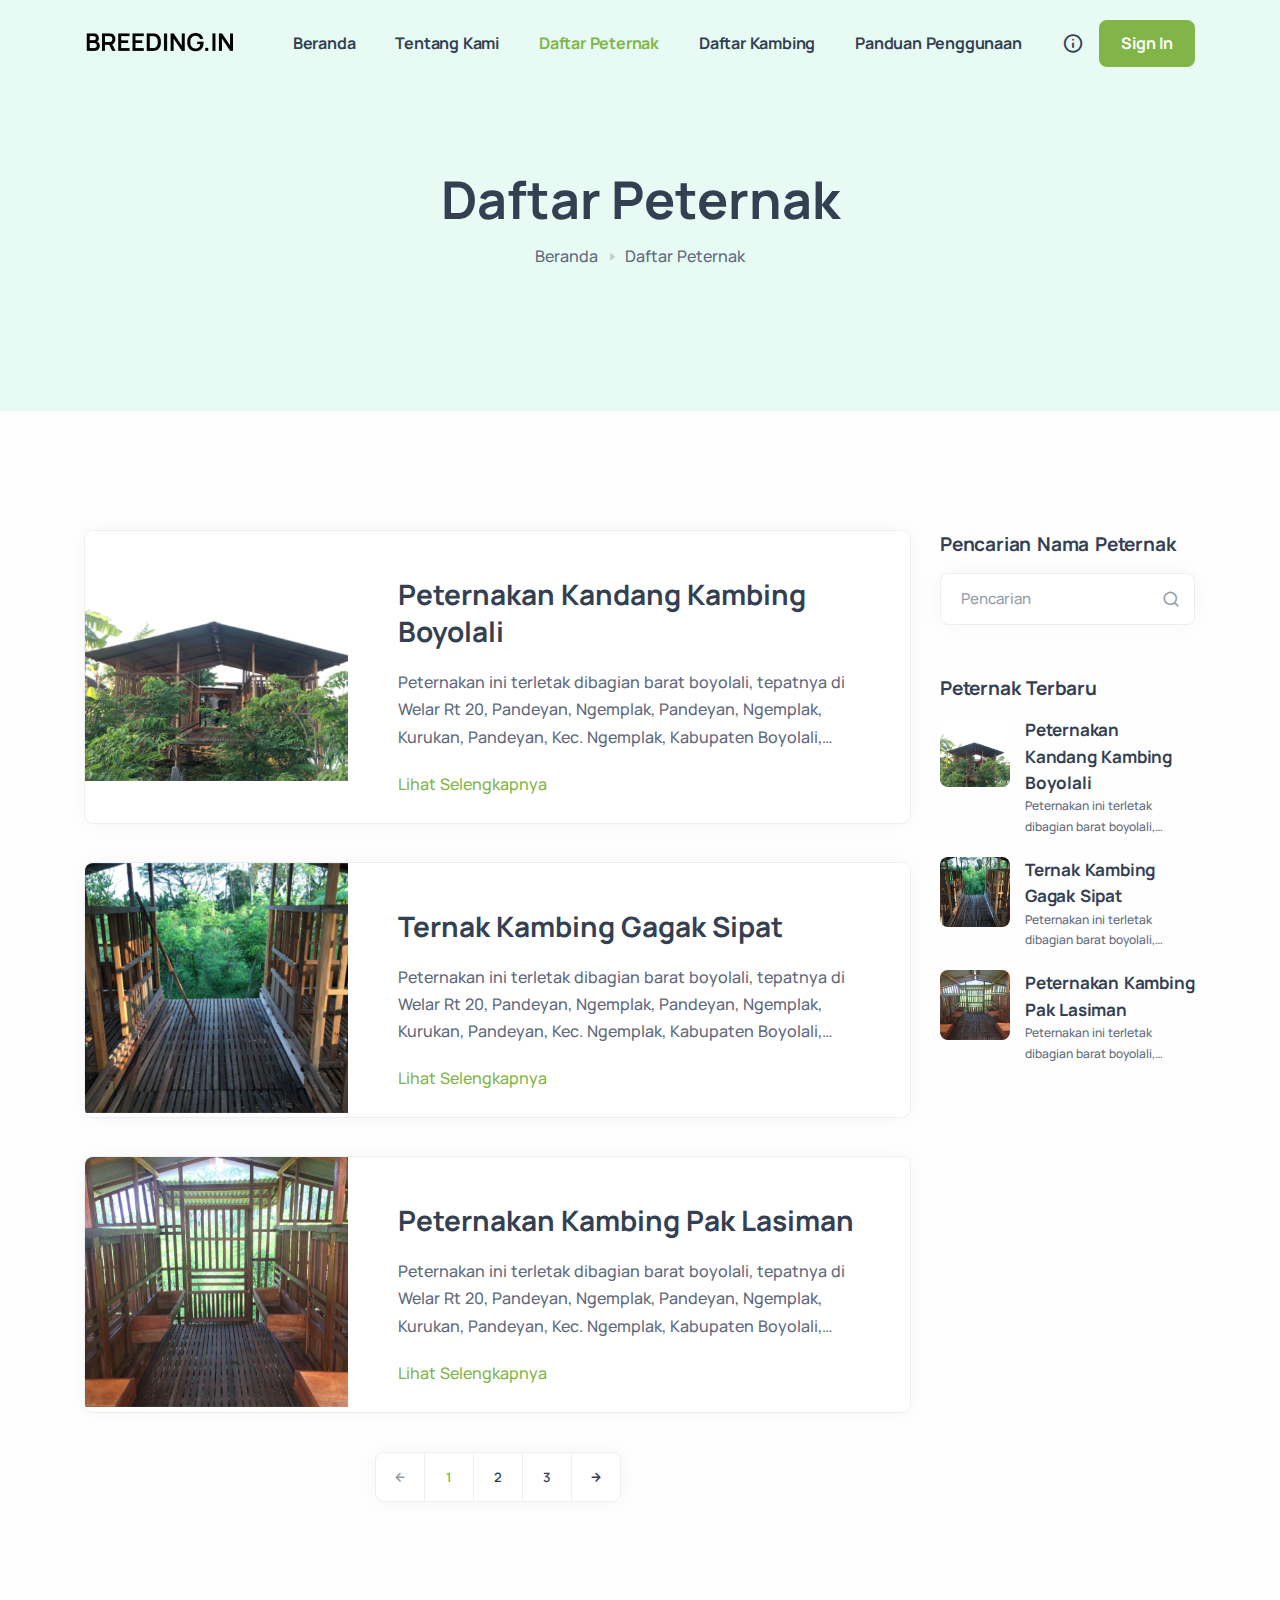
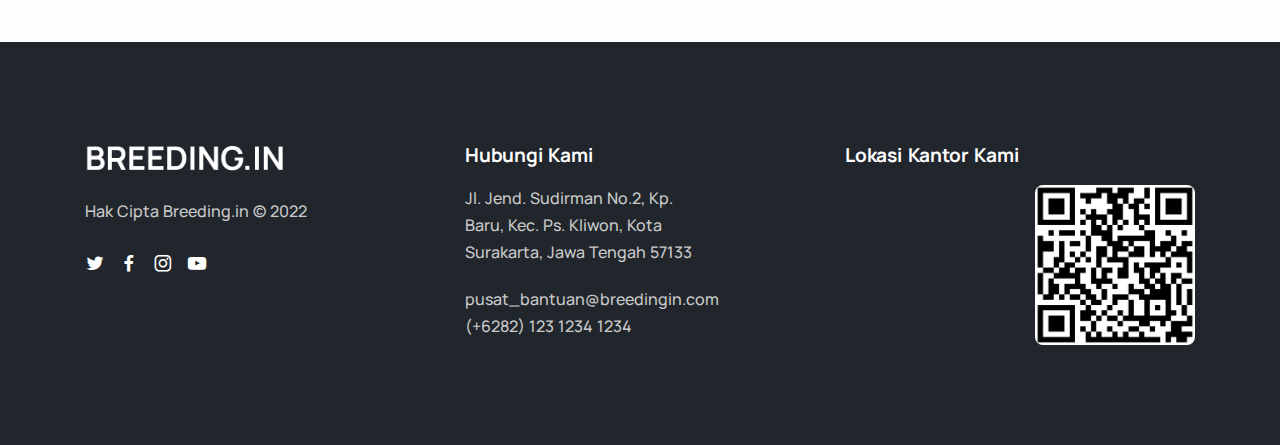
==== commit d1997575: "styling peternak and kambing" ====
--- a/breeding-in/peternak.html
+++ b/breeding-in/peternak.html
@@ -175,7 +175,7 @@
                         <h1 class="display-1 mb-3">Daftar Peternak</h1>
                         <nav class="d-inline-block" aria-label="breadcrumb">
                             <ol class="breadcrumb">
-                                <li class="breadcrumb-item"><a href="#">Beranda</a></li>
+                                <li class="breadcrumb-item"><a href="index.html">Beranda</a></li>
                                 <li class="breadcrumb-item active" aria-current="page">Daftar Peternak</li>
                             </ol>
                         </nav>
@@ -187,13 +187,15 @@
 
         <section class="wrapper bg-light">
             <div class="container py-14 py-md-16">
-                <div class="row gx-lg-8 gx-xl-12">
-                    <div class="col-lg-8">
+                <div class="row">
+                    <div class="col-lg-9">
                         <div class="blog classic-view">
                             <article class="post">
                                 <div class="card card-peternak">
-                                    <figure class="card-img-top overlay overlay1 hover-scale">
-                                        <a href="blog-post.html"><img src="assets/img/photos/b1.jpg" alt="" /></a>
+                                    <figure class="overlay overlay1 hover-scale">
+                                        <a href="peternak-detail.html">
+                                            <img src="assets/img/uploads/peternak/peternak-1.jpg" alt="img-peternak">
+                                        </a>
                                         <figcaption>
                                             <h5 class="from-top mb-0">Baca Selengkapnya</h5>
                                         </figcaption>
@@ -201,13 +203,58 @@
                                     <div class="card-body">
                                         <div class="post-header">
                                             <h2 class="post-title mt-1 mb-0">
-                                                <a class="link-dark" href="peternak-detail.html">Peternakan Kambing Muda Boyolali</a>
+                                                <a class="link-dark" href="peternak-detail.html">Peternakan Kandang Kambing Boyolali</a>
                                             </h2>
                                         </div>
                                         <div class="post-content">
-                                            <p>Duis mollis, est non commodo luctus, nisi erat porttitor ligula, eget lacinia odio sem nec elit. Nullam quis risus eget urna mollis ornare vel. Nulla vitae elit libero, a pharetra augue. Praesent commodo cursus
-                                                magna, vel scelerisque nisl consectetur et. Sed posuere consectetur est at lobortis. Cras mattis consectetur purus sit amet fermentum. Fusce dapibus, tellus ac cursus commodo, tortor mauris condimentum nibh.
-                                                Cras mattis consectetur purus.</p>
+                                            <p class="limit-3-line-text">Peternakan ini terletak dibagian barat boyolali, tepatnya di Welar Rt 20, Pandeyan, Ngemplak, Pandeyan, Ngemplak, Kurukan, Pandeyan, Kec. Ngemplak, Kabupaten Boyolali, Jawa Tengah 57375</p>
+                                            <a href="peternak-detail.html">Lihat Selengkapnya</a>
+                                        </div>
+                                    </div>
+                                </div>
+                            </article>
+                            <article class="post">
+                                <div class="card card-peternak">
+                                    <figure class="overlay overlay1 hover-scale">
+                                        <a href="peternak-detail.html">
+                                            <img src="assets/img/uploads/peternak/peternak-2.jpg" alt="img-peternak">
+                                        </a>
+                                        <figcaption>
+                                            <h5 class="from-top mb-0">Baca Selengkapnya</h5>
+                                        </figcaption>
+                                    </figure>
+                                    <div class="card-body">
+                                        <div class="post-header">
+                                            <h2 class="post-title mt-1 mb-0">
+                                                <a class="link-dark" href="peternak-detail.html">Ternak Kambing Gagak Sipat</a>
+                                            </h2>
+                                        </div>
+                                        <div class="post-content">
+                                            <p class="limit-3-line-text">Peternakan ini terletak dibagian barat boyolali, tepatnya di Welar Rt 20, Pandeyan, Ngemplak, Pandeyan, Ngemplak, Kurukan, Pandeyan, Kec. Ngemplak, Kabupaten Boyolali, Jawa Tengah 57375</p>
+                                            <a href="peternak-detail.html">Lihat Selengkapnya</a>
+                                        </div>
+                                    </div>
+                                </div>
+                            </article>
+                            <article class="post">
+                                <div class="card card-peternak">
+                                    <figure class="overlay overlay1 hover-scale">
+                                        <a href="peternak-detail.html">
+                                            <img src="assets/img/uploads/peternak/peternak-3.jpg" alt="img-peternak">
+                                        </a>
+                                        <figcaption>
+                                            <h5 class="from-top mb-0">Baca Selengkapnya</h5>
+                                        </figcaption>
+                                    </figure>
+                                    <div class="card-body">
+                                        <div class="post-header">
+                                            <h2 class="post-title mt-1 mb-0">
+                                                <a class="link-dark" href="peternak-detail.html">Peternakan Kambing Pak Lasiman</a>
+                                            </h2>
+                                        </div>
+                                        <div class="post-content">
+                                            <p class="limit-3-line-text">Peternakan ini terletak dibagian barat boyolali, tepatnya di Welar Rt 20, Pandeyan, Ngemplak, Pandeyan, Ngemplak, Kurukan, Pandeyan, Kec. Ngemplak, Kabupaten Boyolali, Jawa Tengah 57375</p>
+                                            <a href="peternak-detail.html">Lihat Selengkapnya</a>
                                         </div>
                                     </div>
                                 </div>
@@ -233,7 +280,7 @@
                         </nav>
                     </div>
 
-                    <aside class="col-lg-4 sidebar">
+                    <aside class="col-lg-3 sidebar">
                         <div class="widget">
                             <h4 class="widget-title mb-3">Pencarian Nama Peternak</h4>
                             <form class="search-form">
@@ -248,38 +295,29 @@
                             <ul class="image-list">
                                 <li>
                                     <figure class="rounded">
-                                        <a href="blog-post.html"><img src="assets/img/photos/a1.jpg" alt="" /></a>
+                                        <a href="blog-post.html"><img class="img-fluid" src="assets/img/uploads/peternak/peternak-1.jpg" alt="" /></a>
                                     </figure>
                                     <div class="post-content">
-                                        <h6 class="mb-2"> <a class="link-dark" href="blog-post.html">Magna Mollis Ultricies</a> </h6>
-                                        <ul class="post-meta">
-                                            <li class="post-date"><i class="uil uil-calendar-alt"></i><span>26 Mar 2021</span></li>
-                                            <li class="post-comments"><a href="#"><i class="uil uil-comment"></i>3</a></li>
-                                        </ul>
+                                        <h6 class="mb-0"> <a class="link-dark" href="blog-post.html">Peternakan Kandang Kambing Boyolali</a> </h6>
+                                        <p style="font-size: 12px;" class="limit-2-line-text mb-0">Peternakan ini terletak dibagian barat boyolali, tepatnya di Welar Rt 20, Pandeyan, Ngemplak, Pandeyan, Ngemplak, Kurukan, Pandeyan, Kec. Ngemplak, Kabupaten Boyolali, Jawa Tengah 57375</p>
                                     </div>
                                 </li>
                                 <li>
                                     <figure class="rounded">
-                                        <a href="blog-post.html"><img src="assets/img/photos/a2.jpg" alt="" /></a>
+                                        <a href="blog-post.html"><img class="img-fluid" src="assets/img/uploads/peternak/peternak-2.jpg" alt="" /></a>
                                     </figure>
                                     <div class="post-content">
-                                        <h6 class="mb-2"> <a class="link-dark" href="blog-post.html">Ornare Nullam Risus</a> </h6>
-                                        <ul class="post-meta">
-                                            <li class="post-date"><i class="uil uil-calendar-alt"></i><span>16 Feb 2021</span></li>
-                                            <li class="post-comments"><a href="#"><i class="uil uil-comment"></i>6</a></li>
-                                        </ul>
+                                        <h6 class="mb-0"> <a class="link-dark" href="blog-post.html">Ternak Kambing Gagak Sipat</a> </h6>
+                                        <p style="font-size: 12px;" class="limit-2-line-text mb-0">Peternakan ini terletak dibagian barat boyolali, tepatnya di Welar Rt 20, Pandeyan, Ngemplak, Pandeyan, Ngemplak, Kurukan, Pandeyan, Kec. Ngemplak, Kabupaten Boyolali, Jawa Tengah 57375</p>
                                     </div>
                                 </li>
                                 <li>
                                     <figure class="rounded">
-                                        <a href="blog-post.html"><img src="assets/img/photos/a3.jpg" alt="" /></a>
+                                        <a href="blog-post.html"><img class="img-fluid" src="assets/img/uploads/peternak/peternak-3.jpg" alt="" /></a>
                                     </figure>
                                     <div class="post-content">
-                                        <h6 class="mb-2"> <a class="link-dark" href="blog-post.html">Euismod Nullam Fusce</a> </h6>
-                                        <ul class="post-meta">
-                                            <li class="post-date"><i class="uil uil-calendar-alt"></i><span>8 Jan 2021</span></li>
-                                            <li class="post-comments"><a href="#"><i class="uil uil-comment"></i>5</a></li>
-                                        </ul>
+                                        <h6 class="mb-0"> <a class="link-dark" href="blog-post.html">Peternakan Kambing Pak Lasiman</a> </h6>
+                                        <p style="font-size: 12px;" class="limit-2-line-text mb-0">Peternakan ini terletak dibagian barat boyolali, tepatnya di Welar Rt 20, Pandeyan, Ngemplak, Pandeyan, Ngemplak, Kurukan, Pandeyan, Kec. Ngemplak, Kabupaten Boyolali, Jawa Tengah 57375</p>
                                     </div>
                                 </li>
                             </ul>
--- a/breeding-in/assets/css/custom.css
+++ b/breeding-in/assets/css/custom.css
@@ -1,3 +1,22 @@
+.limit-1-line-text {
+    display: -webkit-box !important;
+    -webkit-line-clamp: 1;
+    -webkit-box-orient: vertical;
+    overflow: hidden;
+}
+.limit-2-line-text {
+    display: -webkit-box !important;
+    -webkit-line-clamp: 2;
+    -webkit-box-orient: vertical;
+    overflow: hidden;
+}
+.limit-3-line-text {
+    display: -webkit-box !important;
+    -webkit-line-clamp: 3;
+    -webkit-box-orient: vertical;
+    overflow: hidden;
+}
+
 .img-logo {
     width: 100%;
     max-width: 150px;
@@ -8,6 +27,11 @@
     margin: 0 auto;
     width: 100%;
     max-width: 400px;
+}
+
+.basic-slider img {
+    height: 500px;
+    object-fit: cover;
 }
 
 .img-footer {
@@ -35,16 +59,20 @@
 }
 
 .card-prod .category {
-    text-transform: uppercase;
+    color: #aab0bc;
+    margin-bottom: 0;
+    font-size: 0.65rem;
     letter-spacing: 0.02rem;
-    font-size: 0.7rem;
-    font-weight: 700;
-    color: #aab0bc;
+    margin-bottom: 5px;
 }
 
 .card-prod .card-img-top {
     height: 200px;
     object-fit: cover;
+}
+
+.sidebar .image-list figure img {
+    height: 100% !important;
 }
 
 .iframe-about {
@@ -55,7 +83,65 @@
 }
 
 .card-peternak {
+    overflow: hidden;
     flex-direction: row !important;
+}
+
+.card-peternak figure {
+    max-width: 300px;
+    height: 250px;
+    width: 100%;
+}
+
+.card-peternak figure a {
+    width: 100%;
+    height: 100%;
+}
+
+.card-peternak figure a img {
+    width: 100%;
+    height: 100% !important;
+    object-fit: cover;
+}
+
+.vendor-wrap .card-vendor {
+    color: #fff;
+    min-height: 200px;
+    /* height: 100%; */
+    background-size: cover;
+    background-position: center;
+    background-repeat: no-repeat;
+    border-radius: 15px;
+    overflow: hidden;
+    margin-bottom: 25px;
+}
+
+.vendor-wrap .card-vendor::before {
+    content: "";
+    position: absolute;
+    top: 0;
+    left: 0;
+    width: 100%;
+    height: 100%;
+    background-color: rgba(0, 0, 0, 0.6);
+}
+
+.vendor-wrap .card-vendor .content {
+    position: relative;
+    /* display: flex; */
+    padding: 20px;
+}
+
+.vendor-wrap .card-vendor .content img {
+    width: 100px;
+    height: 100px;
+    margin: 15px;
+}
+
+.vendor-wrap .img-vendor {
+    position: absolute;
+    top: 0;
+    left: 0;
 }
 
 @media screen and (max-width: 768px) {
